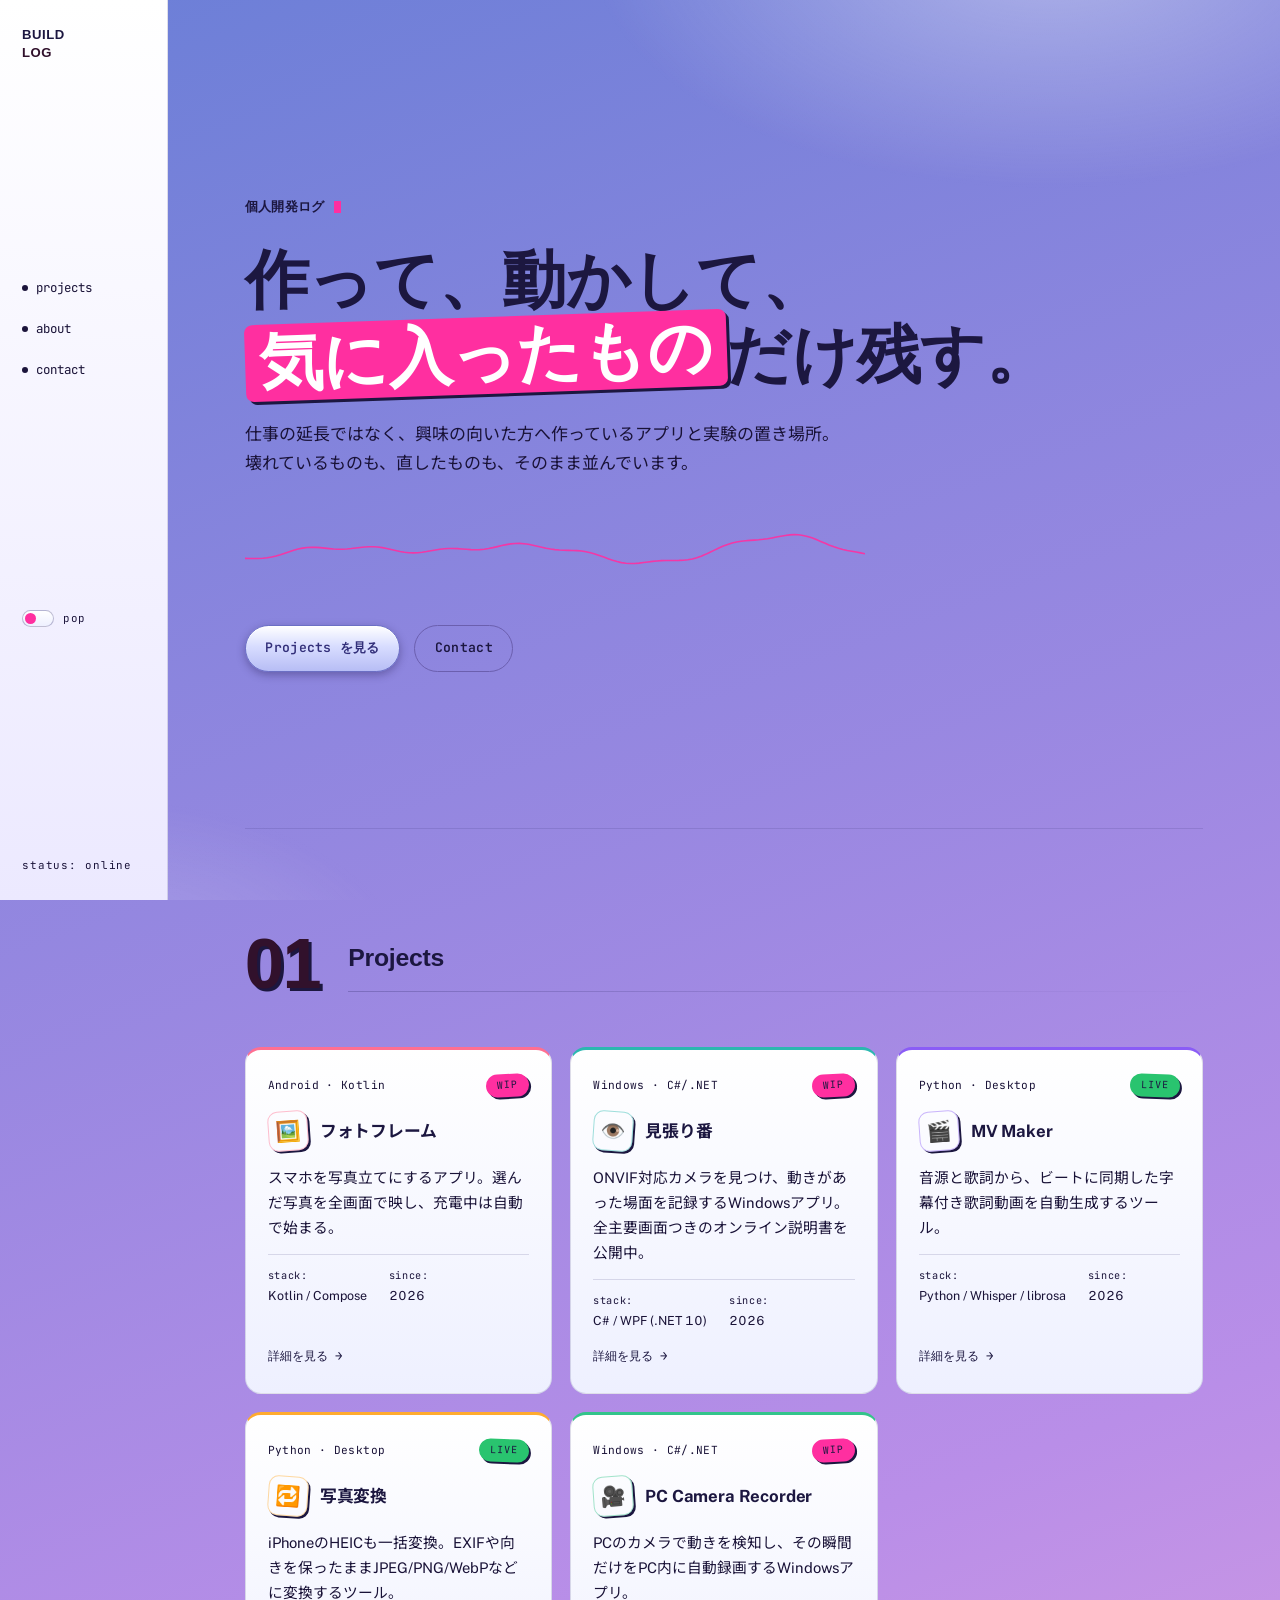
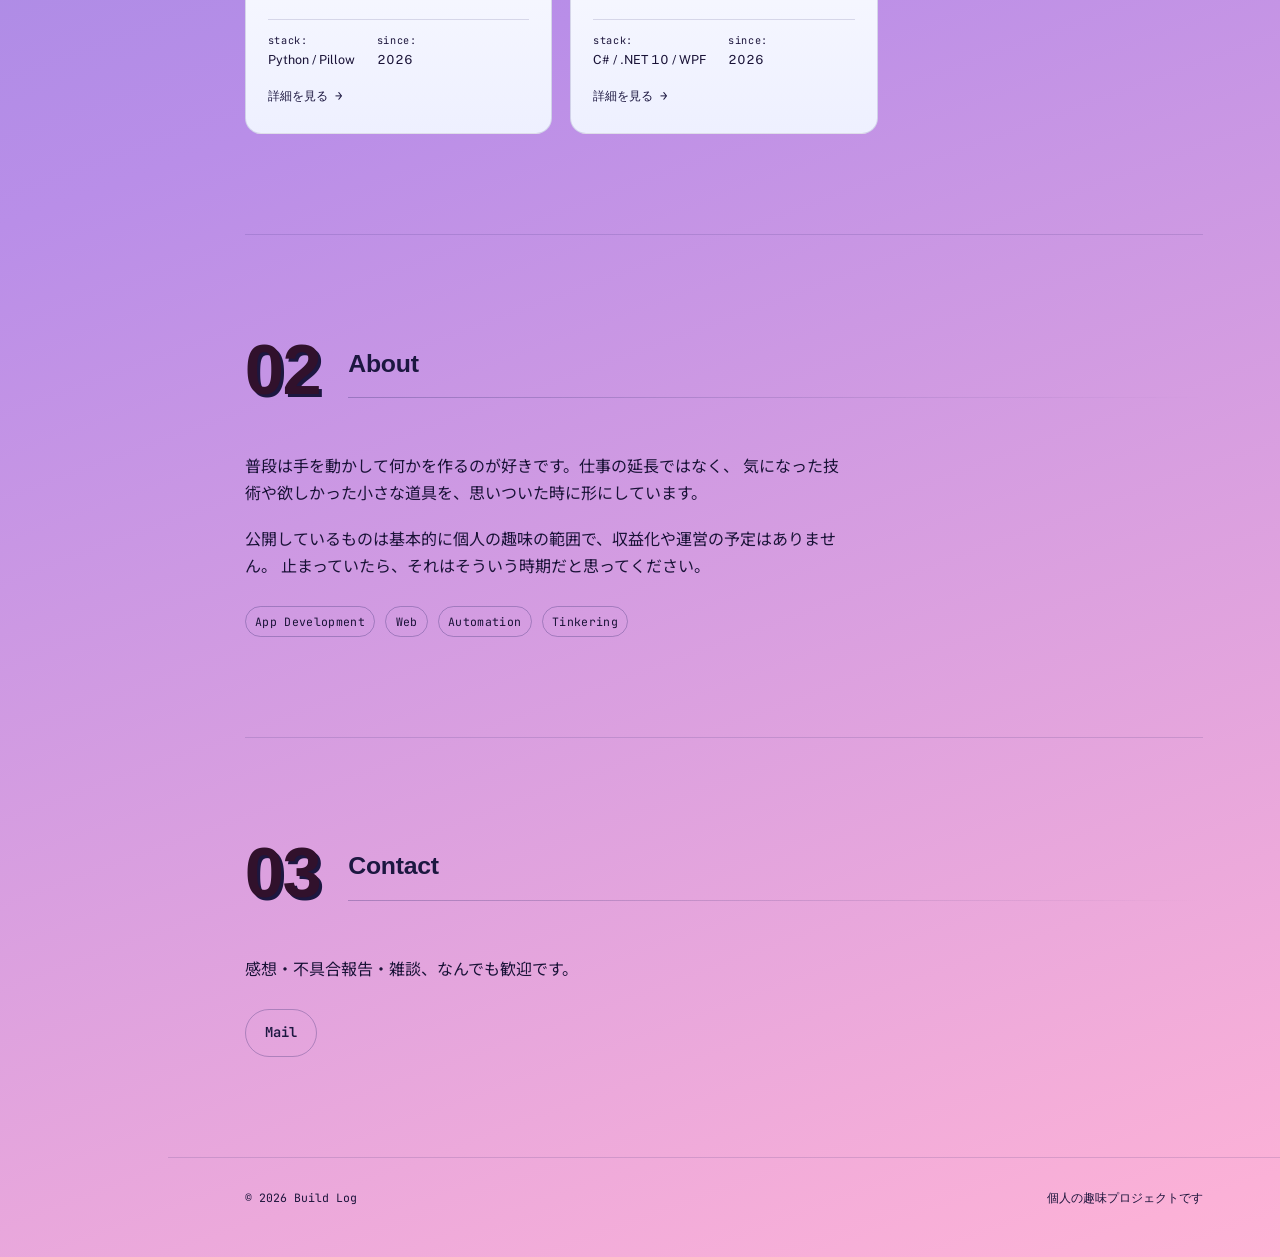
==== index.html @ 750e288d "Contact整理とプレースホルダー除去(クロ2レビュー指摘2件、ユーザー判断済み) - Contactの GitHub リンク(satoken0207)を削除、連絡先はメールのみに。   匿名性のた" ====
<!doctype html>
<html lang="ja" data-theme="pop">
<head>
<meta charset="UTF-8">
<script>(function(){try{if(localStorage.getItem("theme")==="soft")document.documentElement.setAttribute("data-theme","soft");}catch(e){}})();</script>
<meta name="viewport" content="width=device-width, initial-scale=1">
<title>Build Log — apps &amp; small experiments</title>
<meta name="description" content="趣味で作っているアプリと実験の記録。個人開発のビルドログ。">
<link rel="icon" href="data:image/svg+xml,%3Csvg xmlns='http://www.w3.org/2000/svg' viewBox='0 0 32 32'%3E%3Ccircle cx='16' cy='16' r='10' fill='%23ff2fa0'/%3E%3C/svg%3E">
<meta name="theme-color" content="#b98ee8">
<link rel="preconnect" href="https://fonts.googleapis.com">
<link rel="preconnect" href="https://fonts.gstatic.com" crossorigin>
<link href="https://fonts.googleapis.com/css2?family=JetBrains+Mono:wght@500;600&family=Public+Sans:wght@400;500;700&family=Noto+Sans+JP:wght@400;500;700&family=Baloo+2:wght@600;700;800&display=swap" rel="stylesheet">
<link rel="stylesheet" href="styles.css?v=023912d5">
</head>
<body>

<a class="skip-link" href="#main">本文へスキップ</a>
<div class="ambient" aria-hidden="true"></div>
<div class="scan-overlay" aria-hidden="true"></div>

<aside class="rail">
  <a class="rail-mark" href="#top">
    <span class="rail-mark-line">BUILD</span>
    <span class="rail-mark-line">LOG</span>
  </a>

  <nav class="rail-nav" aria-label="セクション">
    <a href="#projects"><span class="tab-label">projects</span></a>
    <a href="#about"><span class="tab-label">about</span></a>
    <a href="#contact"><span class="tab-label">contact</span></a>
  </nav>

  <button class="theme-toggle" id="themeToggle" type="button" aria-pressed="false">
    <span class="theme-toggle-track" aria-hidden="true"><span class="theme-toggle-thumb"></span></span>
    <span class="theme-toggle-label" id="themeToggleLabel">pop</span>
  </button>

  <div class="rail-foot">
    <span>status: online</span>
  </div>
</aside>

<main id="main">

  <section id="top" class="hero">
    <p class="entry-stamp">個人開発ログ<span class="cursor" aria-hidden="true"></span></p>
    <h1 class="hero-title">作って、動かして、<br><span class="hl">気に入ったもの</span>だけ残す。</h1>
    <p class="hero-sub">
      仕事の延長ではなく、興味の向いた方へ作っているアプリと実験の置き場所。
      壊れているものも、直したものも、そのまま並んでいます。
    </p>
    <canvas class="scope" id="scope" aria-hidden="true"></canvas>
    <div class="hero-actions">
      <a class="btn btn-primary" href="#projects">Projects を見る</a>
      <a class="btn btn-line" href="#contact">Contact</a>
    </div>
  </section>

  <section id="projects" class="section">
    <header class="section-head">
      <span class="tab-no">01</span>
      <div class="section-head-body">
        <h2>Projects</h2>
        <span class="section-rule" aria-hidden="true"></span>
      </div>
    </header>

    <div class="specimens">

      <article class="specimen specimen-photoframe">
        <div class="specimen-top">
          <span class="specimen-tag">Android · Kotlin</span>
          <span class="stamp stamp-wip">WIP</span>
        </div>
        <div class="specimen-head">
          <span class="specimen-icon" aria-hidden="true">🖼️</span>
          <h3>フォトフレーム</h3>
        </div>
        <p>スマホを写真立てにするアプリ。選んだ写真を全画面で映し、充電中は自動で始まる。</p>
        <dl class="specimen-meta">
          <div><dt>Stack</dt><dd>Kotlin / Compose</dd></div>
          <div><dt>Since</dt><dd>2026</dd></div>
        </dl>
        <a class="specimen-link" href="project-photoframe">詳細を見る <span aria-hidden="true">→</span></a>
      </article>

      <article class="specimen specimen-mihariban">
        <div class="specimen-top">
          <span class="specimen-tag">Windows · C#/.NET</span>
          <span class="stamp stamp-wip">WIP</span>
        </div>
        <div class="specimen-head">
          <span class="specimen-icon" aria-hidden="true">👁️</span>
          <h3>見張り番</h3>
        </div>
        <p>ONVIF対応カメラを見つけ、動きがあった場面を記録するWindowsアプリ。全主要画面つきのオンライン説明書を公開中。</p>
        <dl class="specimen-meta">
          <div><dt>Stack</dt><dd>C# / WPF (.NET 10)</dd></div>
          <div><dt>Since</dt><dd>2026</dd></div>
        </dl>
        <a class="specimen-link" href="project-mihariban">詳細を見る <span aria-hidden="true">→</span></a>
      </article>

      <article class="specimen specimen-mvmaker">
        <div class="specimen-top">
          <span class="specimen-tag">Python · Desktop</span>
          <span class="stamp stamp-live">LIVE</span>
        </div>
        <div class="specimen-head">
          <span class="specimen-icon" aria-hidden="true">🎬</span>
          <h3>MV Maker</h3>
        </div>
        <p>音源と歌詞から、ビートに同期した字幕付き歌詞動画を自動生成するツール。</p>
        <dl class="specimen-meta">
          <div><dt>Stack</dt><dd>Python / Whisper / librosa</dd></div>
          <div><dt>Since</dt><dd>2026</dd></div>
        </dl>
        <a class="specimen-link" href="project-mvmaker">詳細を見る <span aria-hidden="true">→</span></a>
      </article>

      <article class="specimen specimen-photoconv">
        <div class="specimen-top">
          <span class="specimen-tag">Python · Desktop</span>
          <span class="stamp stamp-live">LIVE</span>
        </div>
        <div class="specimen-head">
          <span class="specimen-icon" aria-hidden="true">🔁</span>
          <h3>写真変換</h3>
        </div>
        <p>iPhoneのHEICも一括変換。EXIFや向きを保ったままJPEG/PNG/WebPなどに変換するツール。</p>
        <dl class="specimen-meta">
          <div><dt>Stack</dt><dd>Python / Pillow</dd></div>
          <div><dt>Since</dt><dd>2026</dd></div>
        </dl>
        <a class="specimen-link" href="project-photoconv">詳細を見る <span aria-hidden="true">→</span></a>
      </article>

      <article class="specimen specimen-pccamera">
        <div class="specimen-top">
          <span class="specimen-tag">Windows · C#/.NET</span>
          <span class="stamp stamp-wip">WIP</span>
        </div>
        <div class="specimen-head">
          <span class="specimen-icon" aria-hidden="true">🎥</span>
          <h3>PC Camera Recorder</h3>
        </div>
        <p>PCのカメラで動きを検知し、その瞬間だけをPC内に自動録画するWindowsアプリ。</p>
        <dl class="specimen-meta">
          <div><dt>Stack</dt><dd>C# / .NET 10 / WPF</dd></div>
          <div><dt>Since</dt><dd>2026</dd></div>
        </dl>
        <a class="specimen-link" href="project-pccamera">詳細を見る <span aria-hidden="true">→</span></a>
      </article>

    </div>
  </section>

  <section id="about" class="section">
    <header class="section-head">
      <span class="tab-no">02</span>
      <div class="section-head-body">
        <h2>About</h2>
        <span class="section-rule" aria-hidden="true"></span>
      </div>
    </header>

    <div class="about-body">
      <p>
        普段は手を動かして何かを作るのが好きです。仕事の延長ではなく、
        気になった技術や欲しかった小さな道具を、思いついた時に形にしています。
      </p>
      <p>
        公開しているものは基本的に個人の趣味の範囲で、収益化や運営の予定はありません。
        止まっていたら、それはそういう時期だと思ってください。
      </p>
      <ul class="tag-list">
        <li>App Development</li>
        <li>Web</li>
        <li>Automation</li>
        <li>Tinkering</li>
      </ul>
    </div>
  </section>

  <section id="contact" class="section">
    <header class="section-head">
      <span class="tab-no">03</span>
      <div class="section-head-body">
        <h2>Contact</h2>
        <span class="section-rule" aria-hidden="true"></span>
      </div>
    </header>

    <p class="contact-lead">感想・不具合報告・雑談、なんでも歓迎です。</p>
    <div class="contact-links">
      <a class="contact-link" href="mailto:sk.system.mtk@gmail.com">Mail</a>
    </div>
  </section>

</main>

<footer class="site-footer">
  <span>© <span id="year"></span> Build Log</span>
  <span>個人の趣味プロジェクトです</span>
</footer>

<script src="script.js?v=e176bde6"></script>
<!-- Cloudflare Web Analytics -->
<script type="module" src="https://static.cloudflareinsights.com/beacon.min.js" data-cf-beacon='{"token": "d1480199d24e4a1481ee43863bf0d8d2"}'></script>
<!-- End Cloudflare Web Analytics -->
</body>
</html>
---- styles.css ----
/* ---------------------------------------------------------
   Build Log — two moods, one layout.
   "pop": glossy Y2K desktop chrome + tilted sticker highlights.
   "soft": warm paper, rounded display face, pill buttons.
   Toggle sets [data-theme] on <html>; components read only
   the custom properties below, never the theme selector.
   --------------------------------------------------------- */
:root,
:root[data-theme="pop"] {
  --bg: linear-gradient(160deg, #6b7fd7 0%, #b98ee8 55%, #ffb3d6 100%);
  --bg-solid: #b98ee8;
  --rail-bg: linear-gradient(180deg, #ffffff, #ece9ff);
  --panel: linear-gradient(180deg, #ffffff, #eef0ff 100%);
  --ink: #1c1740;
  --ink-dim: #191237;
  --ink-faint: #1b143b;

  --accent: #ff2fa0;
  --accent-text: #31112c;
  --accent-soft: rgba(255, 47, 160, 0.16);
  --accent-glow: rgba(255, 47, 160, 0); /* blur-glow doesn't read on a light gradient — pop uses hard sticker shadows instead */
  --accent-2: #baff29;

  --ok: #29c46f;
  --warn: #ffb020;
  --mute: #8f89b8;

  --line: rgba(60, 53, 118, 0.16);
  --line-strong: rgba(60, 53, 118, 0.32);

  --scan-opacity: 0;
  --ambient-1: rgba(255, 255, 255, 0.4);
  --ambient-2: rgba(255, 255, 255, 0.2);
  --scope-blur: 0px;
  --radius: 16px;
  --radius-btn: 999px;

  --font-display: "JetBrains Mono", "Consolas", "SFMono-Regular", monospace;
  --font-heading: "Trebuchet MS", "Verdana", "Hiragino Kaku Gothic ProN", sans-serif;
  --font-body: "Public Sans", "Noto Sans JP", "Hiragino Kaku Gothic ProN", sans-serif;

  --measure: 60ch;
  --ease: cubic-bezier(0.16, 0.8, 0.24, 1);

  color-scheme: light;
}

/* soft: warm, playful, magazine-ish — a different personality,
   not just a recolor. Labels stay in the same mono face for
   contrast; only the big display moments switch to a rounded,
   bolder face. Mustard + terracotta, pill buttons. */
:root[data-theme="soft"] {
  --bg: #fbf3e1;
  --bg-solid: #fbf3e1;
  --rail-bg: linear-gradient(180deg, #f5e8cd, #fbf3e1);
  --panel: #f7ecd6;
  --ink: #2a2013;
  --ink-dim: #594d35;
  --ink-faint: #716245;

  --accent: #ee9f37;
  --accent-text: #765015;
  --accent-soft: rgba(238, 159, 55, 0.18);
  --accent-glow: rgba(238, 159, 55, 0.35);
  --accent-2: #de6a42;

  --ok: #3f9d5c;
  --warn: #d98b2b;
  --mute: #a3936c;

  --line: rgba(80, 58, 20, 0.14);
  --line-strong: rgba(80, 58, 20, 0.28);

  --font-heading: "Baloo 2", "Hiragino Maru Gothic ProN", "Noto Sans JP", sans-serif;

  --scan-opacity: 0;
  --ambient-1: rgba(238, 159, 55, 0.16);
  --ambient-2: rgba(222, 106, 66, 0.10);
  --scope-blur: 0px;
  --radius: 2px;
  --radius-btn: 999px;

  color-scheme: light;
}

* { box-sizing: border-box; }

body {
  margin: 0;
  background: var(--bg);
  color: var(--ink);
  font-family: var(--font-body);
  font-size: 16px;
  line-height: 1.7;
  -webkit-font-smoothing: antialiased;
  transition: background 0.3s var(--ease), color 0.3s var(--ease);
}

h1, h2, h3 {
  font-family: var(--font-heading);
  font-weight: 600;
  letter-spacing: -0.01em;
  text-wrap: balance;
  margin: 0;
}

p { margin: 0; }
a { color: inherit; text-decoration: none; }
ul { list-style: none; margin: 0; padding: 0; }
dl { margin: 0; }

::selection {
  background: var(--accent);
  color: var(--bg-solid);
}

.skip-link {
  position: absolute;
  left: -999px;
  top: 0;
  background: var(--accent);
  color: var(--bg-solid);
  padding: 0.6em 1em;
  z-index: 100;
}
.skip-link:focus { left: 1em; top: 1em; }

:focus-visible {
  outline: 2px solid var(--accent);
  outline-offset: 3px;
}

@media (prefers-reduced-motion: reduce) {
  * { animation-duration: 0.001ms !important; transition-duration: 0.001ms !important; }
}

/* faint CRT scanlines — only in the neon theme, off in soft (--scan-opacity: 0) */
.scan-overlay {
  position: fixed;
  inset: 0;
  z-index: 40;
  pointer-events: none;
  background: repeating-linear-gradient(
    to bottom,
    rgba(255, 255, 255, var(--scan-opacity)) 0px,
    rgba(255, 255, 255, var(--scan-opacity)) 1px,
    transparent 1px,
    transparent 3px
  );
  mix-blend-mode: overlay;
  transition: opacity 0.3s var(--ease);
}

/* soft vignette + accent glow ambience, tinted per theme */
.ambient {
  position: fixed;
  inset: 0;
  z-index: -1;
  pointer-events: none;
  background:
    radial-gradient(60% 45% at 82% -6%, var(--ambient-1), transparent 60%),
    radial-gradient(40% 32% at 8% 108%, var(--ambient-2), transparent 60%);
  transition: background 0.3s var(--ease);
}

/* ---------------------------------------------------------
   Layout: left rail + main column
   --------------------------------------------------------- */
.rail {
  position: fixed;
  top: 0; left: 0; bottom: 0;
  width: 168px;
  display: flex;
  flex-direction: column;
  justify-content: space-between;
  padding: 26px 22px;
  border-right: 1px solid var(--line);
  background: var(--rail-bg);
  z-index: 20;
}

.rail-mark {
  display: block;
  font-family: var(--font-heading);
  font-size: 0.82rem;
  font-weight: 600;
  letter-spacing: 0.04em;
  line-height: 1.35;
  color: var(--ink);
}
.rail-mark-line { display: block; transition: color 0.2s var(--ease); }
.rail-mark-line:last-child {
  color: var(--accent-text);
  text-shadow: 0 0 12px var(--accent-glow);
}
.rail-mark:hover .rail-mark-line:first-child,
.rail-mark:focus-visible .rail-mark-line:first-child {
  color: var(--accent-text);
}

.rail-nav {
  display: flex;
  flex-direction: column;
  gap: 20px;
}
.rail-nav a {
  display: flex;
  align-items: center;
  gap: 8px;
  font-family: var(--font-display);
  font-size: 0.78rem;
  color: var(--ink-dim);
  transition: color 0.2s var(--ease);
}
.rail-nav a::before {
  content: "";
  width: 6px;
  height: 6px;
  border-radius: 50%;
  background: var(--ink-faint);
  box-shadow: none;
  transition: background 0.2s var(--ease), box-shadow 0.2s var(--ease);
  flex: none;
}
.rail-nav a:hover,
.rail-nav a:focus-visible { color: var(--ink); }
.rail-nav a:hover::before,
.rail-nav a:focus-visible::before {
  background: var(--accent);
  box-shadow: 0 0 8px var(--accent-glow);
}
.rail-nav .tab-label { color: inherit; }

.theme-toggle {
  display: flex;
  align-items: center;
  gap: 9px;
  background: none;
  border: none;
  min-height: 44px;
  padding: 8px 0;
  cursor: pointer;
  font-family: var(--font-display);
  font-size: 0.68rem;
  color: var(--ink-faint);
  letter-spacing: 0.06em;
  transition: color 0.2s var(--ease);
}
.theme-toggle:hover,
.theme-toggle:focus-visible { color: var(--ink); }

.theme-toggle-track {
  position: relative;
  width: 32px;
  height: 17px;
  border-radius: 999px;
  border: 1px solid var(--line-strong);
  background: var(--panel);
  flex: none;
  transition: border-color 0.2s var(--ease);
}
.theme-toggle-thumb {
  position: absolute;
  top: 2px;
  left: 2px;
  width: 11px;
  height: 11px;
  border-radius: 50%;
  background: var(--accent);
  box-shadow: 0 0 6px var(--accent-glow);
  transition: transform 0.25s var(--ease), background 0.2s var(--ease);
}
.theme-toggle[aria-pressed="true"] .theme-toggle-thumb {
  transform: translateX(15px);
}

.rail-foot {
  font-family: var(--font-display);
  font-size: 0.68rem;
  color: var(--ink-faint);
  letter-spacing: 0.08em;
}

main {
  margin-left: 168px;
  padding: 0 clamp(24px, 6vw, 100px);
  position: relative;
}

/* ---------------------------------------------------------
   Hero
   --------------------------------------------------------- */
.hero {
  min-height: 92vh;
  display: flex;
  flex-direction: column;
  justify-content: center;
  gap: 26px;
  max-width: 860px;
  padding-top: 40px;
}

.entry-stamp {
  display: flex;
  align-items: center;
  gap: 10px;
  font-family: var(--font-display);
  font-size: 0.8rem;
  letter-spacing: 0.02em;
  color: var(--accent-text);
  text-shadow: 0 0 10px var(--accent-glow);
}
.entry-stamp .cursor {
  display: inline-block;
  width: 0.55em;
  height: 1em;
  background: var(--accent);
  box-shadow: 0 0 10px var(--accent-glow);
  animation: blink 1.1s steps(1) infinite;
}
@keyframes blink { 50% { opacity: 0; } }

.hero-title {
  font-size: clamp(2.3rem, 5.6vw, 4rem);
  line-height: 1.14;
  color: var(--ink);
}
.hero-title .hl {
  color: var(--accent-text);
  text-shadow: 0 0 18px var(--accent-glow), 0 0 40px var(--accent-soft);
}

.hero-sub {
  max-width: var(--measure);
  color: var(--ink-dim);
  font-size: 1.06rem;
}

.scope {
  width: 100%;
  max-width: 620px;
  height: 96px;
  display: block;
  opacity: 0.9;
}

.hero-actions {
  display: flex;
  gap: 14px;
  flex-wrap: wrap;
}

.btn {
  font-family: var(--font-display);
  font-weight: 600;
  font-size: 0.82rem;
  letter-spacing: 0.02em;
  padding: 0.85em 1.5em;
  border-radius: var(--radius-btn);
  border: 1px solid var(--line-strong);
  transition: transform 0.18s var(--ease), box-shadow 0.18s var(--ease), border-color 0.18s var(--ease), color 0.18s var(--ease), background 0.18s var(--ease), border-radius 0.25s var(--ease);
}
.btn:hover { transform: translateY(-1px); }

.btn-primary {
  background: var(--accent);
  color: #01161a;
  border-color: var(--accent);
  box-shadow: 0 0 22px -4px var(--accent-glow);
}
.btn-primary:hover,
.btn-primary:focus-visible { box-shadow: 0 0 32px -2px var(--accent-glow); }

.btn-line {
  background: transparent;
  color: var(--ink);
}
.btn-line:hover,
.btn-line:focus-visible {
  border-color: var(--accent);
  color: var(--accent-text);
  box-shadow: 0 0 18px -6px var(--accent-glow);
}

/* ---------------------------------------------------------
   Sections
   --------------------------------------------------------- */
.section {
  padding: 100px 0;
  border-top: 1px solid var(--line);
}

.section-head {
  display: flex;
  align-items: center;
  gap: clamp(16px, 3vw, 28px);
  margin-bottom: 48px;
}
.section-head .tab-no {
  flex: none;
  font-family: var(--font-heading);
  font-size: clamp(2.6rem, 7vw, 4.4rem);
  font-weight: 700;
  line-height: 1;
  letter-spacing: -0.02em;
  color: var(--accent-text);
  text-shadow: 0 0 26px var(--accent-glow);
}
.section-head-body {
  flex: 1;
  min-width: 0;
  display: flex;
  flex-direction: column;
  gap: 12px;
}
.section-head h2 {
  font-size: 1.55rem;
  color: var(--ink);
}
.section-rule {
  height: 1px;
  background: linear-gradient(90deg, var(--line-strong), transparent);
}

/* ---------------------------------------------------------
   Project specimens — terminal panels
   --------------------------------------------------------- */
.specimens {
  display: grid;
  grid-template-columns: repeat(auto-fit, minmax(270px, 1fr));
  gap: 18px;
}

.specimen {
  background: var(--panel);
  border: 1px solid var(--line);
  border-top: 3px solid var(--card-accent, var(--accent));
  border-radius: var(--radius);
  padding: 24px 22px;
  display: flex;
  flex-direction: column;
  gap: 14px;
  position: relative;
  z-index: 0; /* contains the sweep's z-index:-1 to this card only */
  overflow: hidden;
  transition: border-color 0.2s var(--ease), box-shadow 0.2s var(--ease), transform 0.2s var(--ease);
}

/* each project gets its own accent color — the card border stripe,
   icon badge, and hover glow all read this one token */
.specimen-photoframe { --card-accent: #ff6f91; }
.specimen-mihariban  { --card-accent: #2bb8b0; }
.specimen-mvmaker    { --card-accent: #8a5cf6; }
.specimen-photoconv  { --card-accent: #ffab2e; }
.specimen-pccamera   { --card-accent: #33c48a; }
.specimen-a          { --card-accent: #8890a8; }
.specimen-b          { --card-accent: #8890a8; }
.specimen-c          { --card-accent: #9a95b0; }
.specimen:hover,
.specimen:focus-within {
  border-color: var(--accent);
  box-shadow: 0 0 0 1px var(--accent-soft), 0 0 30px -12px var(--accent-glow);
  transform: translateY(-2px);
  cursor: pointer;
}

/* launch spin — plays on click, then script.js navigates */
@keyframes card-launch-spin {
  0% { transform: rotate(0deg) scale(1); }
  85% { transform: rotate(1080deg) scale(0.92); }
  100% { transform: rotate(1080deg) scale(0.92); opacity: 0; }
}
.specimen.is-launching {
  animation: card-launch-spin 0.5s cubic-bezier(0.5, 0, 0.5, 1) forwards;
  pointer-events: none;
}

/* a quick diagonal sweep of light — the "snap" on hover */
.specimen::before {
  content: "";
  position: absolute;
  inset: 0;
  z-index: -1;
  background: linear-gradient(
    115deg,
    transparent 35%,
    color-mix(in srgb, var(--accent) 22%, transparent) 50%,
    transparent 65%
  );
  transform: translateX(-140%);
  transition: transform 0.5s var(--ease);
  pointer-events: none;
}
.specimen:hover::before,
.specimen:focus-within::before {
  transform: translateX(130%);
}

.specimen-top { display: flex; justify-content: space-between; align-items: center; }
.specimen-tag {
  font-family: var(--font-display);
  font-size: 0.7rem;
  color: var(--ink-dim);
  letter-spacing: 0.03em;
}

.specimen-head { display: flex; align-items: center; gap: 12px; }
.specimen-icon {
  flex: 0 0 auto;
  display: grid;
  place-items: center;
  width: 40px;
  height: 40px;
  border-radius: 12px;
  background: color-mix(in srgb, var(--card-accent, var(--accent)) 18%, var(--panel));
  border: 1px solid color-mix(in srgb, var(--card-accent, var(--accent)) 45%, transparent);
  font-size: 1.25rem;
  line-height: 1;
}

.stamp {
  display: inline-flex;
  align-items: center;
  gap: 6px;
  font-family: var(--font-display);
  font-size: 0.62rem;
  letter-spacing: 0.1em;
  color: var(--ink-dim);
}
.stamp::before {
  content: "";
  width: 6px;
  height: 6px;
  border-radius: 50%;
  background: currentColor;
}
.stamp-live { color: var(--ok); }
.stamp-live::before { box-shadow: 0 0 8px var(--ok); animation: pulse 1.6s ease-in-out infinite; }
.stamp-wip { color: var(--warn); }
.stamp-wip::before { box-shadow: 0 0 8px var(--warn); }
.stamp-archive { color: var(--mute); }
@keyframes pulse { 0%, 100% { opacity: 1; } 50% { opacity: 0.35; } }

.specimen h3 {
  font-size: 1.05rem;
  font-family: var(--font-body);
  font-weight: 700;
  color: var(--ink);
}
.specimen p { color: var(--ink-dim); font-size: 0.92rem; }

.specimen-meta {
  display: flex;
  gap: 22px;
  font-size: 0.78rem;
  border-top: 1px solid var(--line);
  padding-top: 12px;
}
.specimen-meta dt {
  font-family: var(--font-display);
  color: var(--ink-faint);
  font-size: 0.64rem;
  letter-spacing: 0.06em;
  text-transform: lowercase;
}
.specimen-meta dt::after { content: ":"; }
.specimen-meta dd { margin: 0; color: var(--ink-dim); font-variant-numeric: tabular-nums; }

.specimen-link {
  margin-top: auto;
  font-family: var(--font-display);
  font-size: 0.78rem;
  color: var(--ink);
  align-self: flex-start;
  padding-bottom: 2px;
  border-bottom: 1px solid transparent;
  transition: border-color 0.2s var(--ease), color 0.2s var(--ease);
}
/* stretches the link to cover the whole card (the nearest positioned
   ancestor, .specimen), so clicking anywhere navigates — not just
   the small label. .specimen-link itself must stay unpositioned or
   it becomes its own ::after's containing block instead. */
.specimen-link::after {
  content: "";
  position: absolute;
  inset: 0;
}
.specimen:hover .specimen-link,
.specimen-link:hover,
.specimen-link:focus-visible { color: var(--accent-text); border-color: var(--accent); }

.specimen-link span[aria-hidden] {
  display: inline-block;
  transition: transform 0.25s var(--ease);
}
.specimen:hover .specimen-link span[aria-hidden],
.specimen-link:hover span[aria-hidden],
.specimen-link:focus-visible span[aria-hidden] {
  transform: translateX(4px);
}

/* ---------------------------------------------------------
   About
   --------------------------------------------------------- */
.about-body {
  display: flex;
  flex-direction: column;
  gap: 18px;
  max-width: var(--measure);
}
.about-body p { color: var(--ink-dim); }

.tag-list { display: flex; flex-wrap: wrap; gap: 10px; margin-top: 8px; }
.tag-list li {
  font-family: var(--font-display);
  font-size: 0.72rem;
  letter-spacing: 0.03em;
  color: var(--ink-dim);
  border: 1px solid var(--line-strong);
  border-radius: var(--radius);
  padding: 0.4em 0.8em;
}

/* ---------------------------------------------------------
   Contact
   --------------------------------------------------------- */
.contact-lead { color: var(--ink-dim); max-width: var(--measure); margin-bottom: 26px; }
.contact-links { display: flex; gap: 16px; flex-wrap: wrap; }
.contact-link {
  font-family: var(--font-display);
  font-weight: 600;
  font-size: 0.86rem;
  padding: 0.8em 1.4em;
  border: 1px solid var(--line-strong);
  border-radius: var(--radius-btn);
  color: var(--ink);
  transition: border-color 0.2s var(--ease), color 0.2s var(--ease), box-shadow 0.2s var(--ease), transform 0.18s var(--ease);
}
.contact-link:hover,
.contact-link:focus-visible {
  border-color: var(--accent);
  color: var(--accent-text);
  box-shadow: 0 0 18px -6px var(--accent-glow);
  transform: translateY(-1px);
}

/* ---------------------------------------------------------
   Project detail page
   --------------------------------------------------------- */
.detail {
  max-width: 760px;
  padding: 110px 0 100px;
  display: flex;
  flex-direction: column;
  gap: 22px;
}
.detail-breadcrumb {
  font-family: var(--font-display);
  font-size: 0.76rem;
  color: var(--ink-faint);
}
.detail-breadcrumb a {
  color: var(--ink-dim);
  border-bottom: 1px solid transparent;
  transition: color 0.2s var(--ease), border-color 0.2s var(--ease);
}
.detail-breadcrumb a:hover,
.detail-breadcrumb a:focus-visible { color: var(--accent-text); border-color: var(--accent); }

.detail-top { display: flex; align-items: center; gap: 12px; }

.detail h1 { font-size: clamp(1.9rem, 4.2vw, 2.7rem); }

.detail-lead {
  color: var(--ink-dim);
  font-size: 1.05rem;
  max-width: var(--measure);
}

.detail-visual {
  margin: 4px 0 8px;
  border: 1px solid var(--line-strong);
  border-radius: var(--radius);
  background: var(--panel);
  overflow: hidden;
  box-shadow: 0 16px 40px -26px rgba(25, 20, 65, 0.55);
}
.detail-visual.has-shot {
  border-style: solid;
  padding: 20px;
}
.detail-visual img {
  max-width: 100%;
  max-height: 100%;
  width: auto;
  height: auto;
  border-radius: calc(var(--radius) * 0.6);
  box-shadow: 0 8px 24px -8px rgba(20, 15, 50, 0.35);
}

.detail-product-shot img {
  display: block;
  width: 100%;
  height: auto;
  aspect-ratio: 1200 / 760;
  object-fit: cover;
}

.detail-product-shot figcaption {
  padding: 10px 14px 12px;
  border-top: 1px solid var(--line);
  font-size: 0.72rem;
  color: var(--ink-faint);
}

.detail-proof {
  display: grid;
  grid-template-columns: repeat(4, minmax(0, 1fr));
  gap: 10px;
  margin: 12px 0 20px;
}

.detail-proof div {
  min-width: 0;
  padding: 16px 12px;
  border: 1px solid var(--line-strong);
  border-radius: var(--radius);
  background: var(--panel);
}

.detail-proof strong,
.detail-proof span,
.detail-proof dt,
.detail-proof dd {
  display: block;
}
.detail-proof dt,
.detail-proof dd { margin: 0; }

.detail-proof strong {
  font-family: var(--font-display);
  font-size: clamp(1rem, 2.2vw, 1.35rem);
  color: var(--ink);
  white-space: nowrap;
}

.detail-proof span,
.detail-proof dd {
  margin-top: 4px;
  font-size: 0.68rem;
  color: var(--ink-faint);
}

.detail-body { display: flex; flex-direction: column; gap: 14px; }
.detail-body p { color: var(--ink-dim); max-width: var(--measure); }

.detail-meta { border-top: none; padding-top: 0; gap: 28px; }

/* ---------------------------------------------------------
   Mihariban product manual
   --------------------------------------------------------- */
.manual-page.detail { max-width: 1180px; }

.breadcrumb-list {
  display: flex;
  flex-wrap: wrap;
  gap: 7px;
  align-items: center;
  list-style: none;
  margin: 0;
  padding: 0;
}
.breadcrumb-list li:not(:last-child)::after {
  content: "/";
  margin-left: 7px;
  color: var(--ink-faint);
}

.product-nav {
  display: flex;
  flex-wrap: wrap;
  gap: 8px;
  padding: 10px;
  border: 1px solid var(--line-strong);
  border-radius: var(--radius);
  background: var(--panel);
}
.product-nav a {
  min-height: 44px;
  display: inline-flex;
  align-items: center;
  justify-content: center;
  padding: 8px 14px;
  border: 1px solid transparent;
  border-radius: var(--radius-btn);
  color: var(--ink-dim);
  font-family: var(--font-display);
  font-size: 0.72rem;
  font-weight: 600;
  transition: color 0.18s var(--ease), border-color 0.18s var(--ease), background 0.18s var(--ease);
}
.product-nav a:hover,
.product-nav a:focus-visible {
  color: var(--ink);
  border-color: var(--accent);
}
.product-nav a[aria-current="page"] {
  color: var(--ink);
  border-color: var(--line-strong);
  background: var(--accent-soft);
}

.status-line {
  display: flex;
  flex-wrap: wrap;
  gap: 8px 16px;
  color: var(--ink-faint);
  font-family: var(--font-display);
  font-size: 0.72rem;
}

.guide-links,
.feature-grid {
  display: grid;
  grid-template-columns: repeat(2, minmax(0, 1fr));
  gap: 12px;
  margin: 10px 0 22px;
}
/* 札が奇数のとき、最後の1枚だけ右が空いて未完成に見える。
   横いっぱいに置いて、空きではなく強調に見せる。 */
.feature-grid > .feature-card-wide {
  grid-column: 1 / -1;
}
.guide-card,
.feature-card {
  padding: 20px;
  border: 1px solid var(--line-strong);
  border-radius: var(--radius);
  background: var(--panel);
}
.guide-card {
  display: block;
  transition: transform 0.18s var(--ease), border-color 0.18s var(--ease), box-shadow 0.18s var(--ease);
}
.guide-card:hover,
.guide-card:focus-visible {
  transform: translateY(-2px);
  border-color: var(--accent);
  box-shadow: 0 10px 26px -20px rgba(25, 20, 65, 0.7);
}
.guide-card strong,
.feature-card strong {
  display: block;
  color: var(--ink);
  font-size: 1rem;
}
.guide-card span,
.feature-card span {
  display: block;
  margin-top: 5px;
  color: var(--ink-dim);
  font-size: 0.86rem;
}

.manual-layout {
  display: grid;
  grid-template-columns: minmax(180px, 230px) minmax(0, 1fr);
  gap: clamp(26px, 5vw, 62px);
  align-items: start;
}
.manual-toc {
  position: sticky;
  top: 28px;
  padding: 18px;
  border: 1px solid var(--line-strong);
  border-radius: var(--radius);
  background: var(--panel);
}
.manual-toc strong {
  display: block;
  margin-bottom: 10px;
  color: var(--ink);
  font-family: var(--font-display);
  font-size: 0.74rem;
}
.manual-toc ol {
  margin: 0;
  padding-left: 1.3em;
  color: var(--ink-dim);
  font-size: 0.82rem;
}
.manual-toc li + li { margin-top: 7px; }
.manual-toc a,
.manual-copy a:not(.btn):not(.shot-link):not(.guide-card) {
  text-decoration: underline;
  text-decoration-color: var(--line-strong);
  text-underline-offset: 3px;
}
.manual-toc a:hover,
.manual-toc a:focus-visible,
.manual-copy a:not(.btn):not(.shot-link):not(.guide-card):hover,
.manual-copy a:not(.btn):not(.shot-link):not(.guide-card):focus-visible {
  color: var(--accent-text);
  text-decoration-color: currentColor;
}

.manual-copy {
  min-width: 0;
  display: flex;
  flex-direction: column;
  gap: 18px;
}
.manual-copy > section {
  display: flex;
  flex-direction: column;
  gap: 14px;
  padding-bottom: 38px;
  border-bottom: 1px solid var(--line);
  scroll-margin-top: 82px;
}
.manual-copy > section:last-child { border-bottom: 0; }
.manual-copy h2,
.manual-copy h3,
.detail-body h2[id] { scroll-margin-top: 82px; }
.manual-copy h2 { font-size: clamp(1.35rem, 2.5vw, 1.75rem); }
.manual-copy h3 { margin-top: 10px; font-size: 1.08rem; }
.manual-copy p,
.manual-copy li { color: var(--ink-dim); }
.manual-copy ul {
  list-style: disc;
  margin: 0;
  padding-left: 1.4em;
}
.manual-copy ol { margin: 0; padding-left: 1.5em; }
.manual-copy li + li { margin-top: 7px; }

.steps {
  counter-reset: manual-step;
  list-style: none;
  padding: 0 !important;
  display: grid;
  gap: 12px;
}
.steps > li {
  counter-increment: manual-step;
  position: relative;
  min-height: 52px;
  padding: 14px 16px 14px 58px;
  border: 1px solid var(--line);
  border-radius: var(--radius);
  background: var(--panel);
}
.steps > li::before {
  content: counter(manual-step);
  position: absolute;
  left: 14px;
  top: 13px;
  width: 30px;
  height: 30px;
  display: grid;
  place-items: center;
  border-radius: 50%;
  background: var(--accent-soft);
  color: var(--ink);
  font-family: var(--font-display);
  font-weight: 700;
}

.callout {
  padding: 16px 18px;
  border: 1px solid var(--line-strong);
  border-left: 5px solid var(--accent);
  border-radius: var(--radius);
  background: var(--panel);
  color: var(--ink-dim);
}
.callout strong { color: var(--ink); }
.callout.warning { border-left-color: var(--warn); }
.callout.safe { border-left-color: var(--ok); }

.screen-guide {
  display: grid;
  grid-template-columns: minmax(0, 1.35fr) minmax(230px, 0.65fr);
  gap: 20px;
  align-items: start;
  margin: 6px 0 18px;
}
.screen-guide.is-stacked { grid-template-columns: 1fr; }
.screen-shot {
  margin: 0;
  min-width: 0;
}
.shot-link {
  display: block;
  overflow: hidden;
  border: 1px solid var(--line-strong);
  border-radius: var(--radius);
  background: #111;
  box-shadow: 0 16px 38px -28px rgba(25, 20, 65, 0.72);
}
.shot-link img {
  display: block;
  width: 100%;
  height: auto;
}
.shot-link:hover,
.shot-link:focus-visible { border-color: var(--accent); }
.screen-shot figcaption {
  margin-top: 8px;
  color: var(--ink-faint);
  font-size: 0.75rem;
}
.screen-key {
  list-style: none !important;
  padding: 0 !important;
  margin: 0 !important;
  display: grid;
  gap: 10px;
}
.screen-key li {
  position: relative;
  min-height: 36px;
  padding: 6px 0 6px 42px;
}
.screen-key li::before {
  content: counter(list-item);
  position: absolute;
  left: 0;
  top: 2px;
  width: 30px;
  height: 30px;
  display: grid;
  place-items: center;
  border-radius: 50%;
  background: var(--accent);
  color: var(--ink);
  font-family: var(--font-display);
  font-weight: 700;
  font-size: 0.76rem;
}

.shot-gallery {
  display: grid;
  grid-template-columns: repeat(2, minmax(0, 1fr));
  gap: 18px;
}
.shot-gallery > :last-child:nth-child(odd) { grid-column: 1 / -1; }

.table-wrap {
  overflow-x: auto;
  border: 1px solid var(--line-strong);
  border-radius: var(--radius);
  background: var(--panel);
}
.manual-table {
  width: 100%;
  border-collapse: collapse;
  /* 枠は 581px（PC・目次のある頁）。620 だと 39px はみ出して、
     どの表にも横スクロールが出ていた。520 なら PC で収まり、
     スマホでは従来どおり table-wrap の中でスクロールする。 */
  min-width: 520px;
  font-size: 0.86rem;
}
.manual-table caption {
  padding: 14px 16px;
  text-align: left;
  color: var(--ink);
  font-weight: 700;
}
.manual-table th,
.manual-table td {
  padding: 12px 14px;
  border-top: 1px solid var(--line);
  text-align: left;
  vertical-align: top;
}
.manual-table th { color: var(--ink); background: var(--accent-soft); }
.manual-table td { color: var(--ink-dim); }

.faq-list { display: grid; gap: 10px; }
.faq-list details {
  border: 1px solid var(--line-strong);
  border-radius: var(--radius);
  background: var(--panel);
  padding: 0 16px;
}
.faq-list summary {
  min-height: 52px;
  display: flex;
  align-items: center;
  cursor: pointer;
  color: var(--ink);
  font-weight: 700;
}
.faq-list details > div { padding: 0 0 16px; }
.faq-list details p + p,
.faq-list details ul { margin-top: 10px; }

.manual-next {
  display: flex;
  justify-content: space-between;
  gap: 12px;
  flex-wrap: wrap;
  padding-top: 6px;
}

.section-kicker {
  color: var(--accent-text);
  font-family: var(--font-display);
  font-size: 0.72rem;
  font-weight: 700;
  letter-spacing: 0.06em;
  text-transform: uppercase;
}

.section-divider {
  margin: 34px 0 10px;
  padding-top: 28px;
  border-top: 2px solid var(--line-strong);
  color: var(--ink-faint);
  font-family: var(--font-display);
  font-size: 0.72rem;
  letter-spacing: 0.08em;
}

.devlog-teaser {
  margin-top: 20px;
  padding-top: 16px;
  border-top: 1px solid var(--line);
  color: var(--ink-faint);
  font-size: 0.92rem;
}

/* ---------------------------------------------------------
   Pop theme signature: tilted stickers, glossy chrome.
   Structural overrides live here instead of forcing every
   component through generic tokens — the sticker/bevel motif
   is specific to this theme, not a shared shape.
   --------------------------------------------------------- */
:root[data-theme="pop"] .hero-title .hl {
  display: inline-block;
  background: var(--accent);
  color: #fff;
  padding: 2px 14px;
  border-radius: 8px;
  transform: rotate(-2deg);
  text-shadow: none;
  box-shadow: 3px 3px 0 var(--ink);
}

:root[data-theme="pop"] .section-head .tab-no {
  text-shadow: 3px 3px 0 var(--ink);
}

:root[data-theme="pop"] .entry-stamp {
  color: var(--ink);
  font-weight: 700;
}

:root[data-theme="pop"] .btn-primary {
  background: linear-gradient(180deg, #ffffff, #d8ddff 45%, #b7bdf5 100%);
  border-color: #6b6fc4;
  color: #33307a;
  box-shadow: 0 1px 0 rgba(255, 255, 255, 0.9) inset, 0 3px 8px rgba(30, 20, 70, 0.35);
}
:root[data-theme="pop"] .btn-primary:hover,
:root[data-theme="pop"] .btn-primary:focus-visible {
  box-shadow: 0 1px 0 rgba(255, 255, 255, 0.9) inset, 0 5px 14px rgba(30, 20, 70, 0.4);
}
:root[data-theme="pop"] .btn-line { border-color: #6b5fae; }
:root[data-theme="pop"] .btn-line:hover,
:root[data-theme="pop"] .btn-line:focus-visible { box-shadow: none; }

:root[data-theme="pop"] .specimen:hover,
:root[data-theme="pop"] .specimen:focus-within {
  transform: rotate(-2deg) translateY(-6px);
  box-shadow: 0 1px 0 rgba(255, 255, 255, 0.6) inset, 4px 14px 26px rgba(40, 20, 90, 0.28);
  border-color: #a9adf0;
}

:root[data-theme="pop"] .specimen-icon {
  border-radius: 10px;
  transform: rotate(-4deg);
  box-shadow: 2px 2px 0 var(--ink);
}
:root[data-theme="pop"] .specimen:nth-child(even) .specimen-icon {
  transform: rotate(4deg);
}

:root[data-theme="pop"] .stamp {
  color: var(--ink);
  border-radius: 999px;
  padding: 3px 11px;
  transform: rotate(-3deg);
  box-shadow: 2px 2px 0 var(--ink);
}
:root[data-theme="pop"] .stamp::before { display: none; }
:root[data-theme="pop"] .stamp-live { background: var(--ok); transform: rotate(2deg); }
:root[data-theme="pop"] .stamp-wip { background: var(--accent); }
:root[data-theme="pop"] .stamp-archive { background: #746d99; }

/* ---------------------------------------------------------
   Footer
   --------------------------------------------------------- */
.site-footer {
  margin-left: 168px;
  padding: 30px clamp(24px, 6vw, 100px) 50px;
  display: flex;
  justify-content: space-between;
  flex-wrap: wrap;
  gap: 8px;
  font-family: var(--font-display);
  font-size: 0.72rem;
  color: var(--ink-faint);
  border-top: 1px solid var(--line);
}

/* ---------------------------------------------------------
   Responsive: rail collapses to a top bar
   --------------------------------------------------------- */
@media (max-width: 860px) {
  .rail {
    position: sticky;
    top: 0;
    z-index: 30;
    width: auto;
    flex-direction: row;
    align-items: center;
    justify-content: space-between;
    height: 60px;
    padding: 0 20px;
    border-right: none;
    border-bottom: 1px solid var(--line);
  }
  .rail-nav { flex-direction: row; gap: 20px; }
  .rail-foot { display: none; }
  main, .site-footer { margin-left: 0; }
  .hero { min-height: auto; padding: 48px 0; }
  .section { padding: 64px 0; }
  .scope { height: 64px; }
  .detail { padding: 56px 0 64px; }
  .detail-proof { grid-template-columns: repeat(2, minmax(0, 1fr)); }
  .manual-layout { grid-template-columns: 1fr; }
  .manual-toc { position: static; }
  .screen-guide { grid-template-columns: 1fr; }
  .product-nav {
    flex-wrap: nowrap;
    overflow-x: auto;
    justify-content: flex-start;
  }
  .product-nav a { flex: 0 0 auto; }
}

@media (max-width: 560px) {
  .guide-links,
  .feature-grid,
  .shot-gallery { grid-template-columns: 1fr; }
  .shot-gallery > :last-child:nth-child(odd) { grid-column: auto; }
  .detail-proof { grid-template-columns: 1fr; }
  .screen-shot {
    overflow: visible;
    padding-bottom: 0;
  }
  .screen-shot .shot-link { min-width: 0; width: 100%; }
  .manual-next { flex-direction: column; }
  .manual-next .btn { text-align: center; }
}
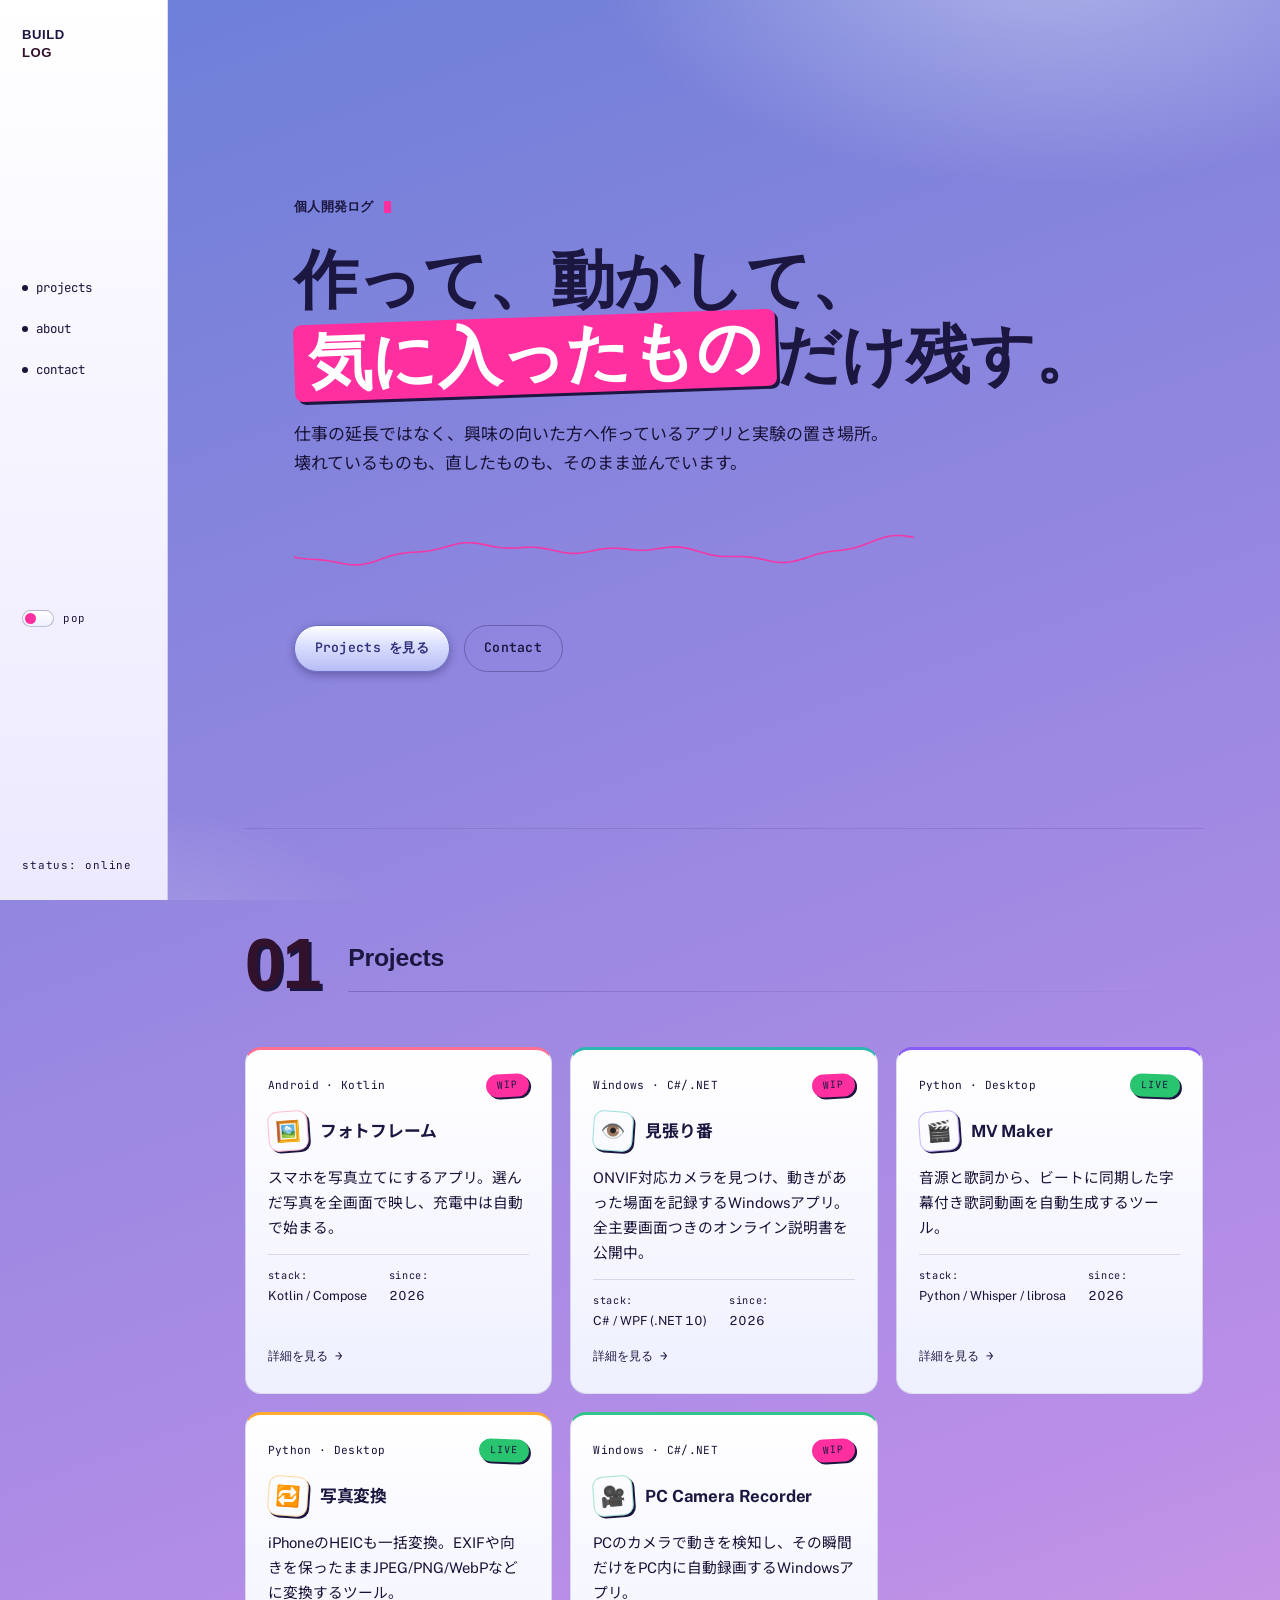
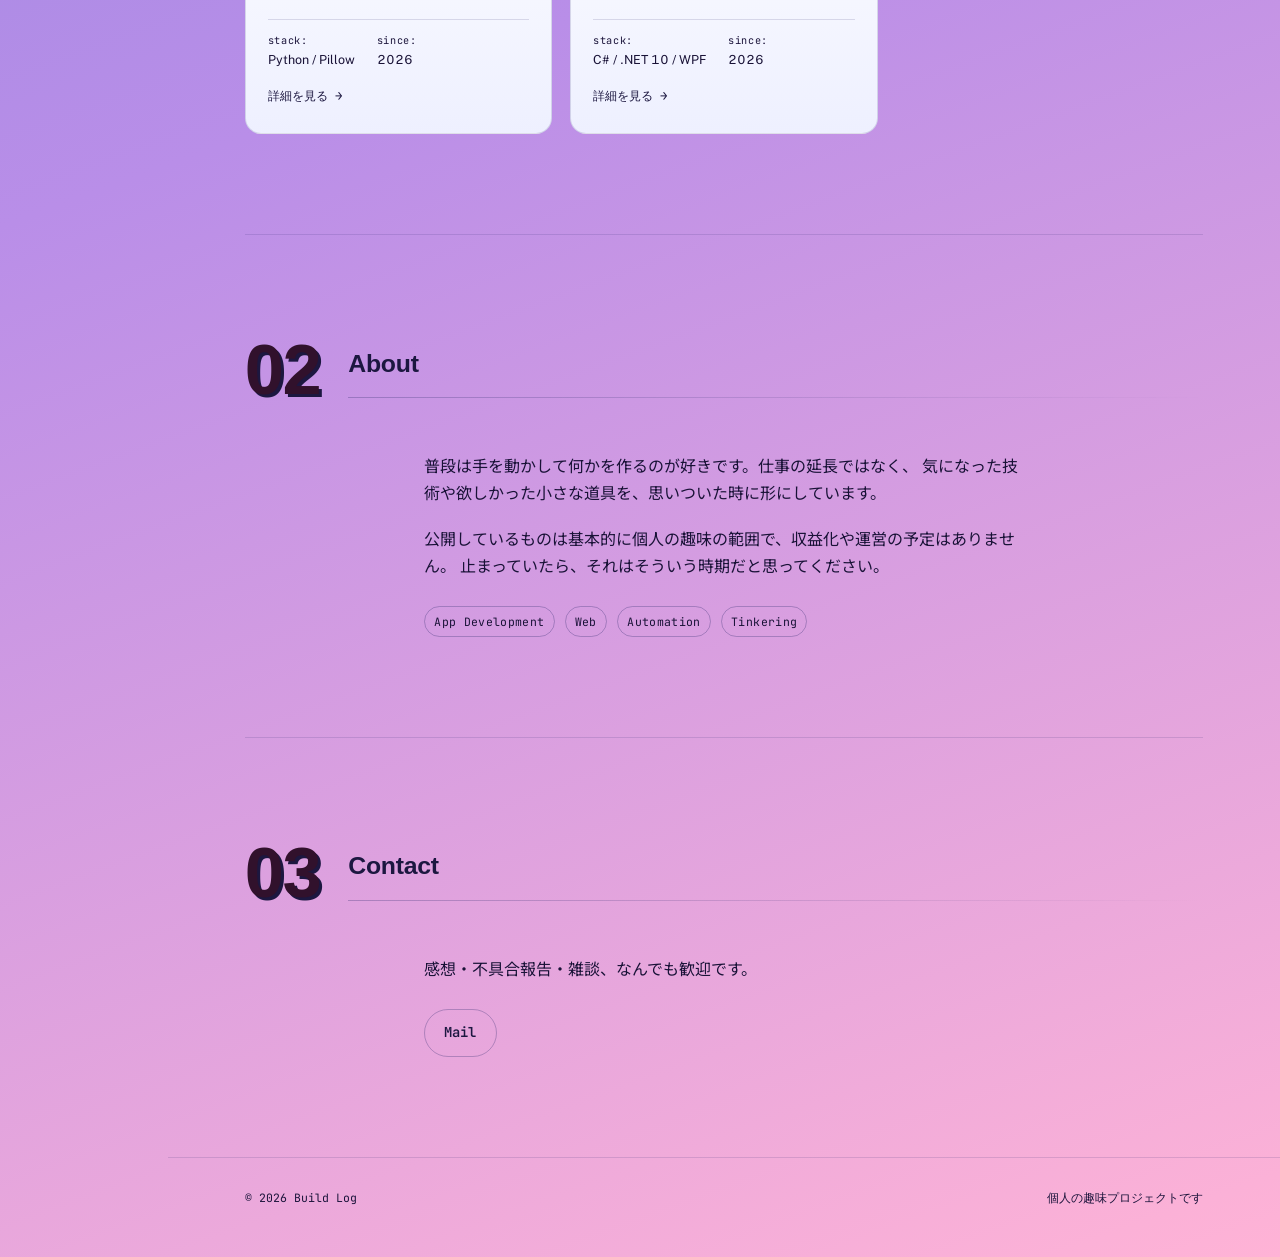
==== commit 0738fd3e: "ワイドモニターでの右側の空白を解消(中央寄せ) .hero / .about-body / .contact-lead / .contact-links / .detail に margin-inli" ====
--- a/index.html
+++ b/index.html
@@ -11,7 +11,7 @@
 <link rel="preconnect" href="https://fonts.googleapis.com">
 <link rel="preconnect" href="https://fonts.gstatic.com" crossorigin>
 <link href="https://fonts.googleapis.com/css2?family=JetBrains+Mono:wght@500;600&family=Public+Sans:wght@400;500;700&family=Noto+Sans+JP:wght@400;500;700&family=Baloo+2:wght@600;700;800&display=swap" rel="stylesheet">
-<link rel="stylesheet" href="styles.css?v=023912d5">
+<link rel="stylesheet" href="styles.css?v=77ab2757">
 </head>
 <body>
 
--- a/styles.css
+++ b/styles.css
@@ -297,6 +297,7 @@
   justify-content: center;
   gap: 26px;
   max-width: 860px;
+  margin-inline: auto;
   padding-top: 40px;
 }
 
@@ -607,6 +608,7 @@
   flex-direction: column;
   gap: 18px;
   max-width: var(--measure);
+  margin-inline: auto;
 }
 .about-body p { color: var(--ink-dim); }
 
@@ -624,8 +626,8 @@
 /* ---------------------------------------------------------
    Contact
    --------------------------------------------------------- */
-.contact-lead { color: var(--ink-dim); max-width: var(--measure); margin-bottom: 26px; }
-.contact-links { display: flex; gap: 16px; flex-wrap: wrap; }
+.contact-lead { color: var(--ink-dim); max-width: var(--measure); margin-bottom: 26px; margin-inline: auto; }
+.contact-links { display: flex; gap: 16px; flex-wrap: wrap; max-width: var(--measure); margin-inline: auto; }
 .contact-link {
   font-family: var(--font-display);
   font-weight: 600;
@@ -649,6 +651,7 @@
    --------------------------------------------------------- */
 .detail {
   max-width: 760px;
+  margin-inline: auto;
   padding: 110px 0 100px;
   display: flex;
   flex-direction: column;
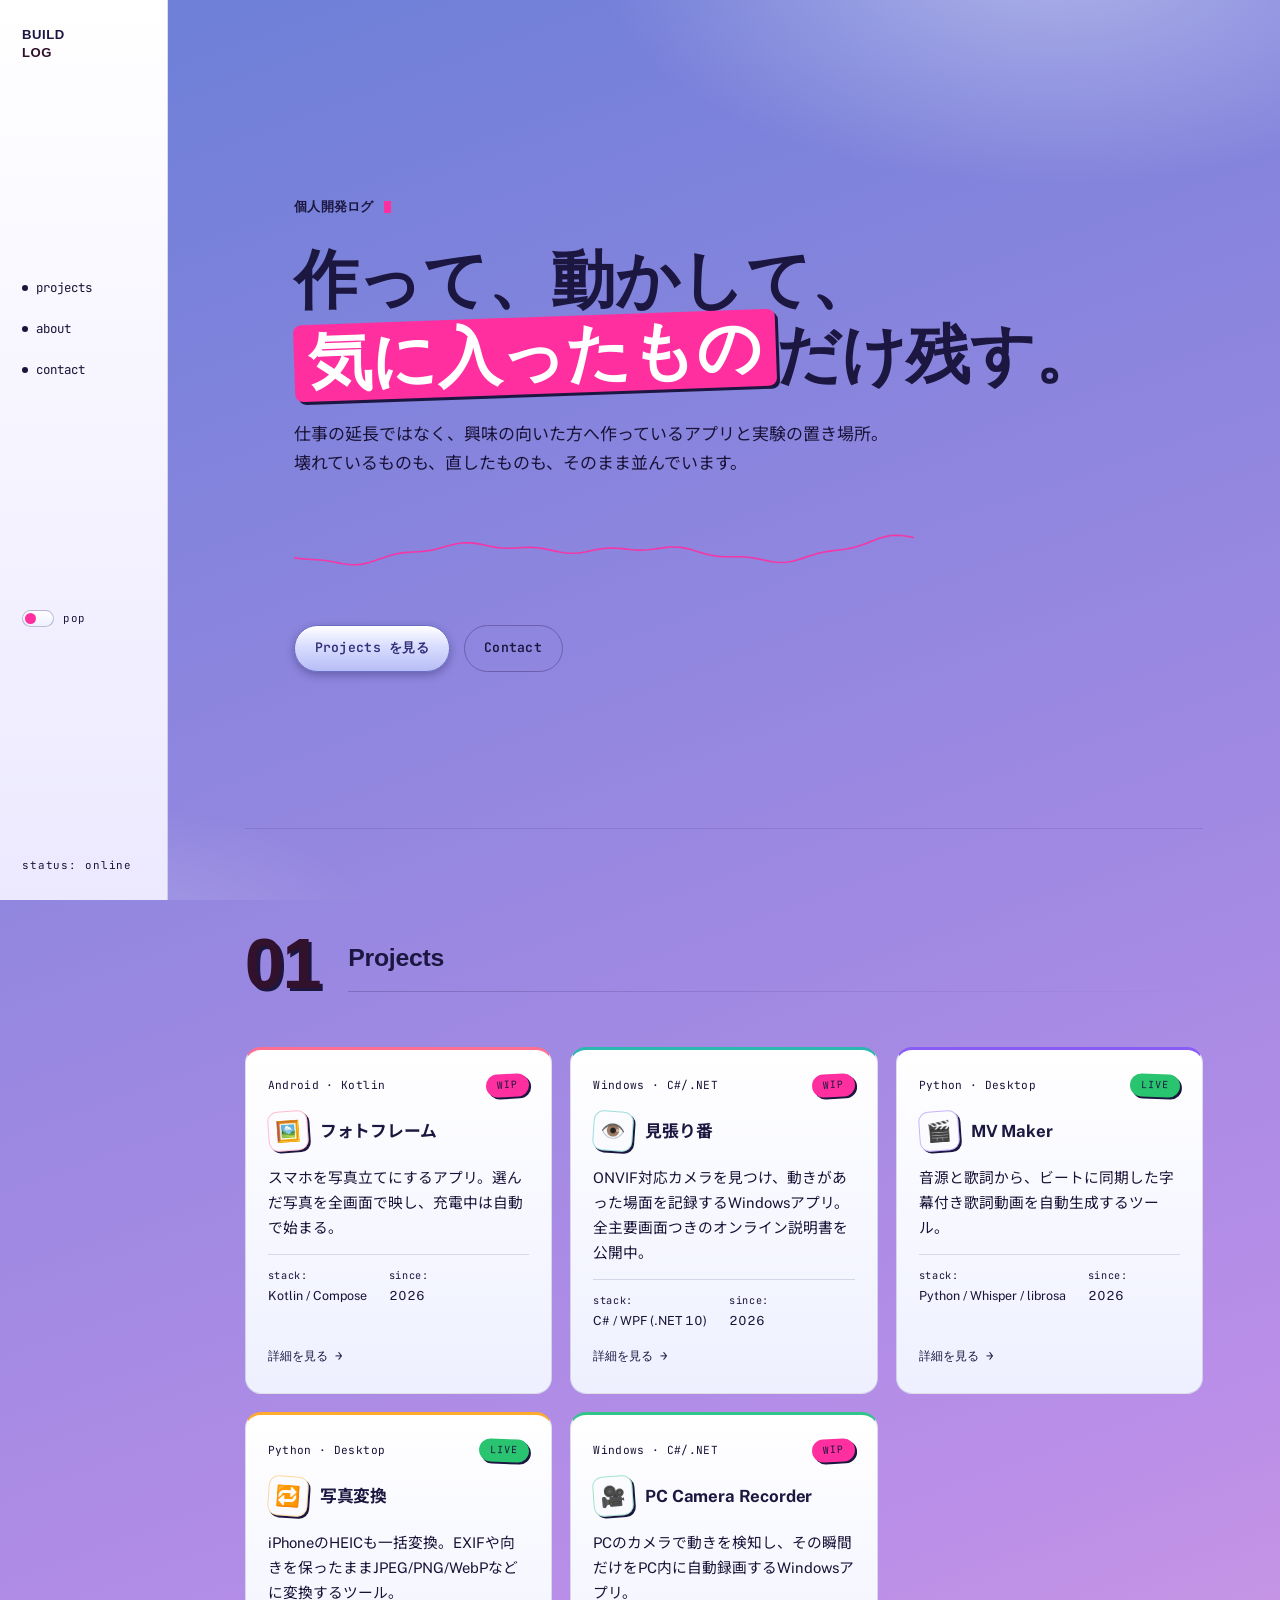
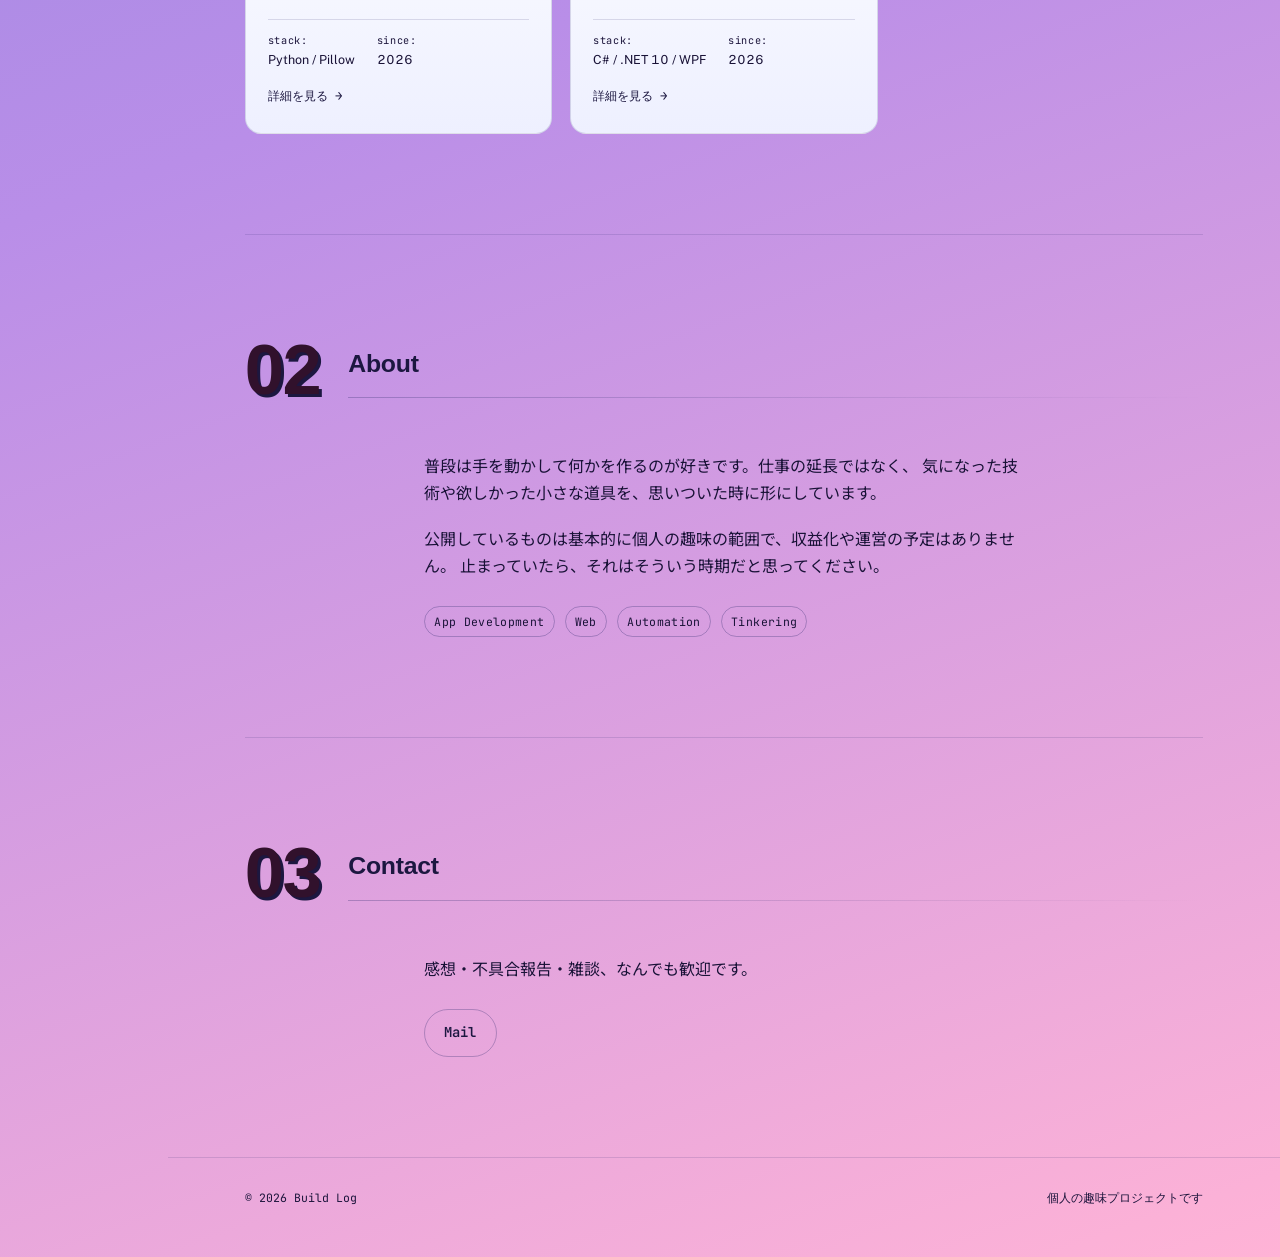
==== commit f4d3951f: "CSS/JSをファイル名ハッシュ方式に変更(クエリ文字列はエッジで無視されていた) styles.css?v=ハッシュ 方式で運用していたが、Cloudflareのエッジキャッシュは クエリ文字列をキ" ====
--- a/index.html
+++ b/index.html
@@ -11,7 +11,7 @@
 <link rel="preconnect" href="https://fonts.googleapis.com">
 <link rel="preconnect" href="https://fonts.gstatic.com" crossorigin>
 <link href="https://fonts.googleapis.com/css2?family=JetBrains+Mono:wght@500;600&family=Public+Sans:wght@400;500;700&family=Noto+Sans+JP:wght@400;500;700&family=Baloo+2:wght@600;700;800&display=swap" rel="stylesheet">
-<link rel="stylesheet" href="styles.css?v=77ab2757">
+<link rel="stylesheet" href="styles.77ab2757.css">
 </head>
 <body>
 
@@ -205,7 +205,7 @@
   <span>個人の趣味プロジェクトです</span>
 </footer>
 
-<script src="script.js?v=e176bde6"></script>
+<script src="script.e176bde6.js"></script>
 <!-- Cloudflare Web Analytics -->
 <script type="module" src="https://static.cloudflareinsights.com/beacon.min.js" data-cf-beacon='{"token": "d1480199d24e4a1481ee43863bf0d8d2"}'></script>
 <!-- End Cloudflare Web Analytics -->
--- a/styles.77ab2757.css
+++ b/styles.77ab2757.css
@@ -0,0 +1,1270 @@
+/* ---------------------------------------------------------
+   Build Log — two moods, one layout.
+   "pop": glossy Y2K desktop chrome + tilted sticker highlights.
+   "soft": warm paper, rounded display face, pill buttons.
+   Toggle sets [data-theme] on <html>; components read only
+   the custom properties below, never the theme selector.
+   --------------------------------------------------------- */
+:root,
+:root[data-theme="pop"] {
+  --bg: linear-gradient(160deg, #6b7fd7 0%, #b98ee8 55%, #ffb3d6 100%);
+  --bg-solid: #b98ee8;
+  --rail-bg: linear-gradient(180deg, #ffffff, #ece9ff);
+  --panel: linear-gradient(180deg, #ffffff, #eef0ff 100%);
+  --ink: #1c1740;
+  --ink-dim: #191237;
+  --ink-faint: #1b143b;
+
+  --accent: #ff2fa0;
+  --accent-text: #31112c;
+  --accent-soft: rgba(255, 47, 160, 0.16);
+  --accent-glow: rgba(255, 47, 160, 0); /* blur-glow doesn't read on a light gradient — pop uses hard sticker shadows instead */
+  --accent-2: #baff29;
+
+  --ok: #29c46f;
+  --warn: #ffb020;
+  --mute: #8f89b8;
+
+  --line: rgba(60, 53, 118, 0.16);
+  --line-strong: rgba(60, 53, 118, 0.32);
+
+  --scan-opacity: 0;
+  --ambient-1: rgba(255, 255, 255, 0.4);
+  --ambient-2: rgba(255, 255, 255, 0.2);
+  --scope-blur: 0px;
+  --radius: 16px;
+  --radius-btn: 999px;
+
+  --font-display: "JetBrains Mono", "Consolas", "SFMono-Regular", monospace;
+  --font-heading: "Trebuchet MS", "Verdana", "Hiragino Kaku Gothic ProN", sans-serif;
+  --font-body: "Public Sans", "Noto Sans JP", "Hiragino Kaku Gothic ProN", sans-serif;
+
+  --measure: 60ch;
+  --ease: cubic-bezier(0.16, 0.8, 0.24, 1);
+
+  color-scheme: light;
+}
+
+/* soft: warm, playful, magazine-ish — a different personality,
+   not just a recolor. Labels stay in the same mono face for
+   contrast; only the big display moments switch to a rounded,
+   bolder face. Mustard + terracotta, pill buttons. */
+:root[data-theme="soft"] {
+  --bg: #fbf3e1;
+  --bg-solid: #fbf3e1;
+  --rail-bg: linear-gradient(180deg, #f5e8cd, #fbf3e1);
+  --panel: #f7ecd6;
+  --ink: #2a2013;
+  --ink-dim: #594d35;
+  --ink-faint: #716245;
+
+  --accent: #ee9f37;
+  --accent-text: #765015;
+  --accent-soft: rgba(238, 159, 55, 0.18);
+  --accent-glow: rgba(238, 159, 55, 0.35);
+  --accent-2: #de6a42;
+
+  --ok: #3f9d5c;
+  --warn: #d98b2b;
+  --mute: #a3936c;
+
+  --line: rgba(80, 58, 20, 0.14);
+  --line-strong: rgba(80, 58, 20, 0.28);
+
+  --font-heading: "Baloo 2", "Hiragino Maru Gothic ProN", "Noto Sans JP", sans-serif;
+
+  --scan-opacity: 0;
+  --ambient-1: rgba(238, 159, 55, 0.16);
+  --ambient-2: rgba(222, 106, 66, 0.10);
+  --scope-blur: 0px;
+  --radius: 2px;
+  --radius-btn: 999px;
+
+  color-scheme: light;
+}
+
+* { box-sizing: border-box; }
+
+body {
+  margin: 0;
+  background: var(--bg);
+  color: var(--ink);
+  font-family: var(--font-body);
+  font-size: 16px;
+  line-height: 1.7;
+  -webkit-font-smoothing: antialiased;
+  transition: background 0.3s var(--ease), color 0.3s var(--ease);
+}
+
+h1, h2, h3 {
+  font-family: var(--font-heading);
+  font-weight: 600;
+  letter-spacing: -0.01em;
+  text-wrap: balance;
+  margin: 0;
+}
+
+p { margin: 0; }
+a { color: inherit; text-decoration: none; }
+ul { list-style: none; margin: 0; padding: 0; }
+dl { margin: 0; }
+
+::selection {
+  background: var(--accent);
+  color: var(--bg-solid);
+}
+
+.skip-link {
+  position: absolute;
+  left: -999px;
+  top: 0;
+  background: var(--accent);
+  color: var(--bg-solid);
+  padding: 0.6em 1em;
+  z-index: 100;
+}
+.skip-link:focus { left: 1em; top: 1em; }
+
+:focus-visible {
+  outline: 2px solid var(--accent);
+  outline-offset: 3px;
+}
+
+@media (prefers-reduced-motion: reduce) {
+  * { animation-duration: 0.001ms !important; transition-duration: 0.001ms !important; }
+}
+
+/* faint CRT scanlines — only in the neon theme, off in soft (--scan-opacity: 0) */
+.scan-overlay {
+  position: fixed;
+  inset: 0;
+  z-index: 40;
+  pointer-events: none;
+  background: repeating-linear-gradient(
+    to bottom,
+    rgba(255, 255, 255, var(--scan-opacity)) 0px,
+    rgba(255, 255, 255, var(--scan-opacity)) 1px,
+    transparent 1px,
+    transparent 3px
+  );
+  mix-blend-mode: overlay;
+  transition: opacity 0.3s var(--ease);
+}
+
+/* soft vignette + accent glow ambience, tinted per theme */
+.ambient {
+  position: fixed;
+  inset: 0;
+  z-index: -1;
+  pointer-events: none;
+  background:
+    radial-gradient(60% 45% at 82% -6%, var(--ambient-1), transparent 60%),
+    radial-gradient(40% 32% at 8% 108%, var(--ambient-2), transparent 60%);
+  transition: background 0.3s var(--ease);
+}
+
+/* ---------------------------------------------------------
+   Layout: left rail + main column
+   --------------------------------------------------------- */
+.rail {
+  position: fixed;
+  top: 0; left: 0; bottom: 0;
+  width: 168px;
+  display: flex;
+  flex-direction: column;
+  justify-content: space-between;
+  padding: 26px 22px;
+  border-right: 1px solid var(--line);
+  background: var(--rail-bg);
+  z-index: 20;
+}
+
+.rail-mark {
+  display: block;
+  font-family: var(--font-heading);
+  font-size: 0.82rem;
+  font-weight: 600;
+  letter-spacing: 0.04em;
+  line-height: 1.35;
+  color: var(--ink);
+}
+.rail-mark-line { display: block; transition: color 0.2s var(--ease); }
+.rail-mark-line:last-child {
+  color: var(--accent-text);
+  text-shadow: 0 0 12px var(--accent-glow);
+}
+.rail-mark:hover .rail-mark-line:first-child,
+.rail-mark:focus-visible .rail-mark-line:first-child {
+  color: var(--accent-text);
+}
+
+.rail-nav {
+  display: flex;
+  flex-direction: column;
+  gap: 20px;
+}
+.rail-nav a {
+  display: flex;
+  align-items: center;
+  gap: 8px;
+  font-family: var(--font-display);
+  font-size: 0.78rem;
+  color: var(--ink-dim);
+  transition: color 0.2s var(--ease);
+}
+.rail-nav a::before {
+  content: "";
+  width: 6px;
+  height: 6px;
+  border-radius: 50%;
+  background: var(--ink-faint);
+  box-shadow: none;
+  transition: background 0.2s var(--ease), box-shadow 0.2s var(--ease);
+  flex: none;
+}
+.rail-nav a:hover,
+.rail-nav a:focus-visible { color: var(--ink); }
+.rail-nav a:hover::before,
+.rail-nav a:focus-visible::before {
+  background: var(--accent);
+  box-shadow: 0 0 8px var(--accent-glow);
+}
+.rail-nav .tab-label { color: inherit; }
+
+.theme-toggle {
+  display: flex;
+  align-items: center;
+  gap: 9px;
+  background: none;
+  border: none;
+  min-height: 44px;
+  padding: 8px 0;
+  cursor: pointer;
+  font-family: var(--font-display);
+  font-size: 0.68rem;
+  color: var(--ink-faint);
+  letter-spacing: 0.06em;
+  transition: color 0.2s var(--ease);
+}
+.theme-toggle:hover,
+.theme-toggle:focus-visible { color: var(--ink); }
+
+.theme-toggle-track {
+  position: relative;
+  width: 32px;
+  height: 17px;
+  border-radius: 999px;
+  border: 1px solid var(--line-strong);
+  background: var(--panel);
+  flex: none;
+  transition: border-color 0.2s var(--ease);
+}
+.theme-toggle-thumb {
+  position: absolute;
+  top: 2px;
+  left: 2px;
+  width: 11px;
+  height: 11px;
+  border-radius: 50%;
+  background: var(--accent);
+  box-shadow: 0 0 6px var(--accent-glow);
+  transition: transform 0.25s var(--ease), background 0.2s var(--ease);
+}
+.theme-toggle[aria-pressed="true"] .theme-toggle-thumb {
+  transform: translateX(15px);
+}
+
+.rail-foot {
+  font-family: var(--font-display);
+  font-size: 0.68rem;
+  color: var(--ink-faint);
+  letter-spacing: 0.08em;
+}
+
+main {
+  margin-left: 168px;
+  padding: 0 clamp(24px, 6vw, 100px);
+  position: relative;
+}
+
+/* ---------------------------------------------------------
+   Hero
+   --------------------------------------------------------- */
+.hero {
+  min-height: 92vh;
+  display: flex;
+  flex-direction: column;
+  justify-content: center;
+  gap: 26px;
+  max-width: 860px;
+  margin-inline: auto;
+  padding-top: 40px;
+}
+
+.entry-stamp {
+  display: flex;
+  align-items: center;
+  gap: 10px;
+  font-family: var(--font-display);
+  font-size: 0.8rem;
+  letter-spacing: 0.02em;
+  color: var(--accent-text);
+  text-shadow: 0 0 10px var(--accent-glow);
+}
+.entry-stamp .cursor {
+  display: inline-block;
+  width: 0.55em;
+  height: 1em;
+  background: var(--accent);
+  box-shadow: 0 0 10px var(--accent-glow);
+  animation: blink 1.1s steps(1) infinite;
+}
+@keyframes blink { 50% { opacity: 0; } }
+
+.hero-title {
+  font-size: clamp(2.3rem, 5.6vw, 4rem);
+  line-height: 1.14;
+  color: var(--ink);
+}
+.hero-title .hl {
+  color: var(--accent-text);
+  text-shadow: 0 0 18px var(--accent-glow), 0 0 40px var(--accent-soft);
+}
+
+.hero-sub {
+  max-width: var(--measure);
+  color: var(--ink-dim);
+  font-size: 1.06rem;
+}
+
+.scope {
+  width: 100%;
+  max-width: 620px;
+  height: 96px;
+  display: block;
+  opacity: 0.9;
+}
+
+.hero-actions {
+  display: flex;
+  gap: 14px;
+  flex-wrap: wrap;
+}
+
+.btn {
+  font-family: var(--font-display);
+  font-weight: 600;
+  font-size: 0.82rem;
+  letter-spacing: 0.02em;
+  padding: 0.85em 1.5em;
+  border-radius: var(--radius-btn);
+  border: 1px solid var(--line-strong);
+  transition: transform 0.18s var(--ease), box-shadow 0.18s var(--ease), border-color 0.18s var(--ease), color 0.18s var(--ease), background 0.18s var(--ease), border-radius 0.25s var(--ease);
+}
+.btn:hover { transform: translateY(-1px); }
+
+.btn-primary {
+  background: var(--accent);
+  color: #01161a;
+  border-color: var(--accent);
+  box-shadow: 0 0 22px -4px var(--accent-glow);
+}
+.btn-primary:hover,
+.btn-primary:focus-visible { box-shadow: 0 0 32px -2px var(--accent-glow); }
+
+.btn-line {
+  background: transparent;
+  color: var(--ink);
+}
+.btn-line:hover,
+.btn-line:focus-visible {
+  border-color: var(--accent);
+  color: var(--accent-text);
+  box-shadow: 0 0 18px -6px var(--accent-glow);
+}
+
+/* ---------------------------------------------------------
+   Sections
+   --------------------------------------------------------- */
+.section {
+  padding: 100px 0;
+  border-top: 1px solid var(--line);
+}
+
+.section-head {
+  display: flex;
+  align-items: center;
+  gap: clamp(16px, 3vw, 28px);
+  margin-bottom: 48px;
+}
+.section-head .tab-no {
+  flex: none;
+  font-family: var(--font-heading);
+  font-size: clamp(2.6rem, 7vw, 4.4rem);
+  font-weight: 700;
+  line-height: 1;
+  letter-spacing: -0.02em;
+  color: var(--accent-text);
+  text-shadow: 0 0 26px var(--accent-glow);
+}
+.section-head-body {
+  flex: 1;
+  min-width: 0;
+  display: flex;
+  flex-direction: column;
+  gap: 12px;
+}
+.section-head h2 {
+  font-size: 1.55rem;
+  color: var(--ink);
+}
+.section-rule {
+  height: 1px;
+  background: linear-gradient(90deg, var(--line-strong), transparent);
+}
+
+/* ---------------------------------------------------------
+   Project specimens — terminal panels
+   --------------------------------------------------------- */
+.specimens {
+  display: grid;
+  grid-template-columns: repeat(auto-fit, minmax(270px, 1fr));
+  gap: 18px;
+}
+
+.specimen {
+  background: var(--panel);
+  border: 1px solid var(--line);
+  border-top: 3px solid var(--card-accent, var(--accent));
+  border-radius: var(--radius);
+  padding: 24px 22px;
+  display: flex;
+  flex-direction: column;
+  gap: 14px;
+  position: relative;
+  z-index: 0; /* contains the sweep's z-index:-1 to this card only */
+  overflow: hidden;
+  transition: border-color 0.2s var(--ease), box-shadow 0.2s var(--ease), transform 0.2s var(--ease);
+}
+
+/* each project gets its own accent color — the card border stripe,
+   icon badge, and hover glow all read this one token */
+.specimen-photoframe { --card-accent: #ff6f91; }
+.specimen-mihariban  { --card-accent: #2bb8b0; }
+.specimen-mvmaker    { --card-accent: #8a5cf6; }
+.specimen-photoconv  { --card-accent: #ffab2e; }
+.specimen-pccamera   { --card-accent: #33c48a; }
+.specimen-a          { --card-accent: #8890a8; }
+.specimen-b          { --card-accent: #8890a8; }
+.specimen-c          { --card-accent: #9a95b0; }
+.specimen:hover,
+.specimen:focus-within {
+  border-color: var(--accent);
+  box-shadow: 0 0 0 1px var(--accent-soft), 0 0 30px -12px var(--accent-glow);
+  transform: translateY(-2px);
+  cursor: pointer;
+}
+
+/* launch spin — plays on click, then script.js navigates */
+@keyframes card-launch-spin {
+  0% { transform: rotate(0deg) scale(1); }
+  85% { transform: rotate(1080deg) scale(0.92); }
+  100% { transform: rotate(1080deg) scale(0.92); opacity: 0; }
+}
+.specimen.is-launching {
+  animation: card-launch-spin 0.5s cubic-bezier(0.5, 0, 0.5, 1) forwards;
+  pointer-events: none;
+}
+
+/* a quick diagonal sweep of light — the "snap" on hover */
+.specimen::before {
+  content: "";
+  position: absolute;
+  inset: 0;
+  z-index: -1;
+  background: linear-gradient(
+    115deg,
+    transparent 35%,
+    color-mix(in srgb, var(--accent) 22%, transparent) 50%,
+    transparent 65%
+  );
+  transform: translateX(-140%);
+  transition: transform 0.5s var(--ease);
+  pointer-events: none;
+}
+.specimen:hover::before,
+.specimen:focus-within::before {
+  transform: translateX(130%);
+}
+
+.specimen-top { display: flex; justify-content: space-between; align-items: center; }
+.specimen-tag {
+  font-family: var(--font-display);
+  font-size: 0.7rem;
+  color: var(--ink-dim);
+  letter-spacing: 0.03em;
+}
+
+.specimen-head { display: flex; align-items: center; gap: 12px; }
+.specimen-icon {
+  flex: 0 0 auto;
+  display: grid;
+  place-items: center;
+  width: 40px;
+  height: 40px;
+  border-radius: 12px;
+  background: color-mix(in srgb, var(--card-accent, var(--accent)) 18%, var(--panel));
+  border: 1px solid color-mix(in srgb, var(--card-accent, var(--accent)) 45%, transparent);
+  font-size: 1.25rem;
+  line-height: 1;
+}
+
+.stamp {
+  display: inline-flex;
+  align-items: center;
+  gap: 6px;
+  font-family: var(--font-display);
+  font-size: 0.62rem;
+  letter-spacing: 0.1em;
+  color: var(--ink-dim);
+}
+.stamp::before {
+  content: "";
+  width: 6px;
+  height: 6px;
+  border-radius: 50%;
+  background: currentColor;
+}
+.stamp-live { color: var(--ok); }
+.stamp-live::before { box-shadow: 0 0 8px var(--ok); animation: pulse 1.6s ease-in-out infinite; }
+.stamp-wip { color: var(--warn); }
+.stamp-wip::before { box-shadow: 0 0 8px var(--warn); }
+.stamp-archive { color: var(--mute); }
+@keyframes pulse { 0%, 100% { opacity: 1; } 50% { opacity: 0.35; } }
+
+.specimen h3 {
+  font-size: 1.05rem;
+  font-family: var(--font-body);
+  font-weight: 700;
+  color: var(--ink);
+}
+.specimen p { color: var(--ink-dim); font-size: 0.92rem; }
+
+.specimen-meta {
+  display: flex;
+  gap: 22px;
+  font-size: 0.78rem;
+  border-top: 1px solid var(--line);
+  padding-top: 12px;
+}
+.specimen-meta dt {
+  font-family: var(--font-display);
+  color: var(--ink-faint);
+  font-size: 0.64rem;
+  letter-spacing: 0.06em;
+  text-transform: lowercase;
+}
+.specimen-meta dt::after { content: ":"; }
+.specimen-meta dd { margin: 0; color: var(--ink-dim); font-variant-numeric: tabular-nums; }
+
+.specimen-link {
+  margin-top: auto;
+  font-family: var(--font-display);
+  font-size: 0.78rem;
+  color: var(--ink);
+  align-self: flex-start;
+  padding-bottom: 2px;
+  border-bottom: 1px solid transparent;
+  transition: border-color 0.2s var(--ease), color 0.2s var(--ease);
+}
+/* stretches the link to cover the whole card (the nearest positioned
+   ancestor, .specimen), so clicking anywhere navigates — not just
+   the small label. .specimen-link itself must stay unpositioned or
+   it becomes its own ::after's containing block instead. */
+.specimen-link::after {
+  content: "";
+  position: absolute;
+  inset: 0;
+}
+.specimen:hover .specimen-link,
+.specimen-link:hover,
+.specimen-link:focus-visible { color: var(--accent-text); border-color: var(--accent); }
+
+.specimen-link span[aria-hidden] {
+  display: inline-block;
+  transition: transform 0.25s var(--ease);
+}
+.specimen:hover .specimen-link span[aria-hidden],
+.specimen-link:hover span[aria-hidden],
+.specimen-link:focus-visible span[aria-hidden] {
+  transform: translateX(4px);
+}
+
+/* ---------------------------------------------------------
+   About
+   --------------------------------------------------------- */
+.about-body {
+  display: flex;
+  flex-direction: column;
+  gap: 18px;
+  max-width: var(--measure);
+  margin-inline: auto;
+}
+.about-body p { color: var(--ink-dim); }
+
+.tag-list { display: flex; flex-wrap: wrap; gap: 10px; margin-top: 8px; }
+.tag-list li {
+  font-family: var(--font-display);
+  font-size: 0.72rem;
+  letter-spacing: 0.03em;
+  color: var(--ink-dim);
+  border: 1px solid var(--line-strong);
+  border-radius: var(--radius);
+  padding: 0.4em 0.8em;
+}
+
+/* ---------------------------------------------------------
+   Contact
+   --------------------------------------------------------- */
+.contact-lead { color: var(--ink-dim); max-width: var(--measure); margin-bottom: 26px; margin-inline: auto; }
+.contact-links { display: flex; gap: 16px; flex-wrap: wrap; max-width: var(--measure); margin-inline: auto; }
+.contact-link {
+  font-family: var(--font-display);
+  font-weight: 600;
+  font-size: 0.86rem;
+  padding: 0.8em 1.4em;
+  border: 1px solid var(--line-strong);
+  border-radius: var(--radius-btn);
+  color: var(--ink);
+  transition: border-color 0.2s var(--ease), color 0.2s var(--ease), box-shadow 0.2s var(--ease), transform 0.18s var(--ease);
+}
+.contact-link:hover,
+.contact-link:focus-visible {
+  border-color: var(--accent);
+  color: var(--accent-text);
+  box-shadow: 0 0 18px -6px var(--accent-glow);
+  transform: translateY(-1px);
+}
+
+/* ---------------------------------------------------------
+   Project detail page
+   --------------------------------------------------------- */
+.detail {
+  max-width: 760px;
+  margin-inline: auto;
+  padding: 110px 0 100px;
+  display: flex;
+  flex-direction: column;
+  gap: 22px;
+}
+.detail-breadcrumb {
+  font-family: var(--font-display);
+  font-size: 0.76rem;
+  color: var(--ink-faint);
+}
+.detail-breadcrumb a {
+  color: var(--ink-dim);
+  border-bottom: 1px solid transparent;
+  transition: color 0.2s var(--ease), border-color 0.2s var(--ease);
+}
+.detail-breadcrumb a:hover,
+.detail-breadcrumb a:focus-visible { color: var(--accent-text); border-color: var(--accent); }
+
+.detail-top { display: flex; align-items: center; gap: 12px; }
+
+.detail h1 { font-size: clamp(1.9rem, 4.2vw, 2.7rem); }
+
+.detail-lead {
+  color: var(--ink-dim);
+  font-size: 1.05rem;
+  max-width: var(--measure);
+}
+
+.detail-visual {
+  margin: 4px 0 8px;
+  border: 1px solid var(--line-strong);
+  border-radius: var(--radius);
+  background: var(--panel);
+  overflow: hidden;
+  box-shadow: 0 16px 40px -26px rgba(25, 20, 65, 0.55);
+}
+.detail-visual.has-shot {
+  border-style: solid;
+  padding: 20px;
+}
+.detail-visual img {
+  max-width: 100%;
+  max-height: 100%;
+  width: auto;
+  height: auto;
+  border-radius: calc(var(--radius) * 0.6);
+  box-shadow: 0 8px 24px -8px rgba(20, 15, 50, 0.35);
+}
+
+.detail-product-shot img {
+  display: block;
+  width: 100%;
+  height: auto;
+  aspect-ratio: 1200 / 760;
+  object-fit: cover;
+}
+
+.detail-product-shot figcaption {
+  padding: 10px 14px 12px;
+  border-top: 1px solid var(--line);
+  font-size: 0.72rem;
+  color: var(--ink-faint);
+}
+
+.detail-proof {
+  display: grid;
+  grid-template-columns: repeat(4, minmax(0, 1fr));
+  gap: 10px;
+  margin: 12px 0 20px;
+}
+
+.detail-proof div {
+  min-width: 0;
+  padding: 16px 12px;
+  border: 1px solid var(--line-strong);
+  border-radius: var(--radius);
+  background: var(--panel);
+}
+
+.detail-proof strong,
+.detail-proof span,
+.detail-proof dt,
+.detail-proof dd {
+  display: block;
+}
+.detail-proof dt,
+.detail-proof dd { margin: 0; }
+
+.detail-proof strong {
+  font-family: var(--font-display);
+  font-size: clamp(1rem, 2.2vw, 1.35rem);
+  color: var(--ink);
+  white-space: nowrap;
+}
+
+.detail-proof span,
+.detail-proof dd {
+  margin-top: 4px;
+  font-size: 0.68rem;
+  color: var(--ink-faint);
+}
+
+.detail-body { display: flex; flex-direction: column; gap: 14px; }
+.detail-body p { color: var(--ink-dim); max-width: var(--measure); }
+
+.detail-meta { border-top: none; padding-top: 0; gap: 28px; }
+
+/* ---------------------------------------------------------
+   Mihariban product manual
+   --------------------------------------------------------- */
+.manual-page.detail { max-width: 1180px; }
+
+.breadcrumb-list {
+  display: flex;
+  flex-wrap: wrap;
+  gap: 7px;
+  align-items: center;
+  list-style: none;
+  margin: 0;
+  padding: 0;
+}
+.breadcrumb-list li:not(:last-child)::after {
+  content: "/";
+  margin-left: 7px;
+  color: var(--ink-faint);
+}
+
+.product-nav {
+  display: flex;
+  flex-wrap: wrap;
+  gap: 8px;
+  padding: 10px;
+  border: 1px solid var(--line-strong);
+  border-radius: var(--radius);
+  background: var(--panel);
+}
+.product-nav a {
+  min-height: 44px;
+  display: inline-flex;
+  align-items: center;
+  justify-content: center;
+  padding: 8px 14px;
+  border: 1px solid transparent;
+  border-radius: var(--radius-btn);
+  color: var(--ink-dim);
+  font-family: var(--font-display);
+  font-size: 0.72rem;
+  font-weight: 600;
+  transition: color 0.18s var(--ease), border-color 0.18s var(--ease), background 0.18s var(--ease);
+}
+.product-nav a:hover,
+.product-nav a:focus-visible {
+  color: var(--ink);
+  border-color: var(--accent);
+}
+.product-nav a[aria-current="page"] {
+  color: var(--ink);
+  border-color: var(--line-strong);
+  background: var(--accent-soft);
+}
+
+.status-line {
+  display: flex;
+  flex-wrap: wrap;
+  gap: 8px 16px;
+  color: var(--ink-faint);
+  font-family: var(--font-display);
+  font-size: 0.72rem;
+}
+
+.guide-links,
+.feature-grid {
+  display: grid;
+  grid-template-columns: repeat(2, minmax(0, 1fr));
+  gap: 12px;
+  margin: 10px 0 22px;
+}
+/* 札が奇数のとき、最後の1枚だけ右が空いて未完成に見える。
+   横いっぱいに置いて、空きではなく強調に見せる。 */
+.feature-grid > .feature-card-wide {
+  grid-column: 1 / -1;
+}
+.guide-card,
+.feature-card {
+  padding: 20px;
+  border: 1px solid var(--line-strong);
+  border-radius: var(--radius);
+  background: var(--panel);
+}
+.guide-card {
+  display: block;
+  transition: transform 0.18s var(--ease), border-color 0.18s var(--ease), box-shadow 0.18s var(--ease);
+}
+.guide-card:hover,
+.guide-card:focus-visible {
+  transform: translateY(-2px);
+  border-color: var(--accent);
+  box-shadow: 0 10px 26px -20px rgba(25, 20, 65, 0.7);
+}
+.guide-card strong,
+.feature-card strong {
+  display: block;
+  color: var(--ink);
+  font-size: 1rem;
+}
+.guide-card span,
+.feature-card span {
+  display: block;
+  margin-top: 5px;
+  color: var(--ink-dim);
+  font-size: 0.86rem;
+}
+
+.manual-layout {
+  display: grid;
+  grid-template-columns: minmax(180px, 230px) minmax(0, 1fr);
+  gap: clamp(26px, 5vw, 62px);
+  align-items: start;
+}
+.manual-toc {
+  position: sticky;
+  top: 28px;
+  padding: 18px;
+  border: 1px solid var(--line-strong);
+  border-radius: var(--radius);
+  background: var(--panel);
+}
+.manual-toc strong {
+  display: block;
+  margin-bottom: 10px;
+  color: var(--ink);
+  font-family: var(--font-display);
+  font-size: 0.74rem;
+}
+.manual-toc ol {
+  margin: 0;
+  padding-left: 1.3em;
+  color: var(--ink-dim);
+  font-size: 0.82rem;
+}
+.manual-toc li + li { margin-top: 7px; }
+.manual-toc a,
+.manual-copy a:not(.btn):not(.shot-link):not(.guide-card) {
+  text-decoration: underline;
+  text-decoration-color: var(--line-strong);
+  text-underline-offset: 3px;
+}
+.manual-toc a:hover,
+.manual-toc a:focus-visible,
+.manual-copy a:not(.btn):not(.shot-link):not(.guide-card):hover,
+.manual-copy a:not(.btn):not(.shot-link):not(.guide-card):focus-visible {
+  color: var(--accent-text);
+  text-decoration-color: currentColor;
+}
+
+.manual-copy {
+  min-width: 0;
+  display: flex;
+  flex-direction: column;
+  gap: 18px;
+}
+.manual-copy > section {
+  display: flex;
+  flex-direction: column;
+  gap: 14px;
+  padding-bottom: 38px;
+  border-bottom: 1px solid var(--line);
+  scroll-margin-top: 82px;
+}
+.manual-copy > section:last-child { border-bottom: 0; }
+.manual-copy h2,
+.manual-copy h3,
+.detail-body h2[id] { scroll-margin-top: 82px; }
+.manual-copy h2 { font-size: clamp(1.35rem, 2.5vw, 1.75rem); }
+.manual-copy h3 { margin-top: 10px; font-size: 1.08rem; }
+.manual-copy p,
+.manual-copy li { color: var(--ink-dim); }
+.manual-copy ul {
+  list-style: disc;
+  margin: 0;
+  padding-left: 1.4em;
+}
+.manual-copy ol { margin: 0; padding-left: 1.5em; }
+.manual-copy li + li { margin-top: 7px; }
+
+.steps {
+  counter-reset: manual-step;
+  list-style: none;
+  padding: 0 !important;
+  display: grid;
+  gap: 12px;
+}
+.steps > li {
+  counter-increment: manual-step;
+  position: relative;
+  min-height: 52px;
+  padding: 14px 16px 14px 58px;
+  border: 1px solid var(--line);
+  border-radius: var(--radius);
+  background: var(--panel);
+}
+.steps > li::before {
+  content: counter(manual-step);
+  position: absolute;
+  left: 14px;
+  top: 13px;
+  width: 30px;
+  height: 30px;
+  display: grid;
+  place-items: center;
+  border-radius: 50%;
+  background: var(--accent-soft);
+  color: var(--ink);
+  font-family: var(--font-display);
+  font-weight: 700;
+}
+
+.callout {
+  padding: 16px 18px;
+  border: 1px solid var(--line-strong);
+  border-left: 5px solid var(--accent);
+  border-radius: var(--radius);
+  background: var(--panel);
+  color: var(--ink-dim);
+}
+.callout strong { color: var(--ink); }
+.callout.warning { border-left-color: var(--warn); }
+.callout.safe { border-left-color: var(--ok); }
+
+.screen-guide {
+  display: grid;
+  grid-template-columns: minmax(0, 1.35fr) minmax(230px, 0.65fr);
+  gap: 20px;
+  align-items: start;
+  margin: 6px 0 18px;
+}
+.screen-guide.is-stacked { grid-template-columns: 1fr; }
+.screen-shot {
+  margin: 0;
+  min-width: 0;
+}
+.shot-link {
+  display: block;
+  overflow: hidden;
+  border: 1px solid var(--line-strong);
+  border-radius: var(--radius);
+  background: #111;
+  box-shadow: 0 16px 38px -28px rgba(25, 20, 65, 0.72);
+}
+.shot-link img {
+  display: block;
+  width: 100%;
+  height: auto;
+}
+.shot-link:hover,
+.shot-link:focus-visible { border-color: var(--accent); }
+.screen-shot figcaption {
+  margin-top: 8px;
+  color: var(--ink-faint);
+  font-size: 0.75rem;
+}
+.screen-key {
+  list-style: none !important;
+  padding: 0 !important;
+  margin: 0 !important;
+  display: grid;
+  gap: 10px;
+}
+.screen-key li {
+  position: relative;
+  min-height: 36px;
+  padding: 6px 0 6px 42px;
+}
+.screen-key li::before {
+  content: counter(list-item);
+  position: absolute;
+  left: 0;
+  top: 2px;
+  width: 30px;
+  height: 30px;
+  display: grid;
+  place-items: center;
+  border-radius: 50%;
+  background: var(--accent);
+  color: var(--ink);
+  font-family: var(--font-display);
+  font-weight: 700;
+  font-size: 0.76rem;
+}
+
+.shot-gallery {
+  display: grid;
+  grid-template-columns: repeat(2, minmax(0, 1fr));
+  gap: 18px;
+}
+.shot-gallery > :last-child:nth-child(odd) { grid-column: 1 / -1; }
+
+.table-wrap {
+  overflow-x: auto;
+  border: 1px solid var(--line-strong);
+  border-radius: var(--radius);
+  background: var(--panel);
+}
+.manual-table {
+  width: 100%;
+  border-collapse: collapse;
+  /* 枠は 581px（PC・目次のある頁）。620 だと 39px はみ出して、
+     どの表にも横スクロールが出ていた。520 なら PC で収まり、
+     スマホでは従来どおり table-wrap の中でスクロールする。 */
+  min-width: 520px;
+  font-size: 0.86rem;
+}
+.manual-table caption {
+  padding: 14px 16px;
+  text-align: left;
+  color: var(--ink);
+  font-weight: 700;
+}
+.manual-table th,
+.manual-table td {
+  padding: 12px 14px;
+  border-top: 1px solid var(--line);
+  text-align: left;
+  vertical-align: top;
+}
+.manual-table th { color: var(--ink); background: var(--accent-soft); }
+.manual-table td { color: var(--ink-dim); }
+
+.faq-list { display: grid; gap: 10px; }
+.faq-list details {
+  border: 1px solid var(--line-strong);
+  border-radius: var(--radius);
+  background: var(--panel);
+  padding: 0 16px;
+}
+.faq-list summary {
+  min-height: 52px;
+  display: flex;
+  align-items: center;
+  cursor: pointer;
+  color: var(--ink);
+  font-weight: 700;
+}
+.faq-list details > div { padding: 0 0 16px; }
+.faq-list details p + p,
+.faq-list details ul { margin-top: 10px; }
+
+.manual-next {
+  display: flex;
+  justify-content: space-between;
+  gap: 12px;
+  flex-wrap: wrap;
+  padding-top: 6px;
+}
+
+.section-kicker {
+  color: var(--accent-text);
+  font-family: var(--font-display);
+  font-size: 0.72rem;
+  font-weight: 700;
+  letter-spacing: 0.06em;
+  text-transform: uppercase;
+}
+
+.section-divider {
+  margin: 34px 0 10px;
+  padding-top: 28px;
+  border-top: 2px solid var(--line-strong);
+  color: var(--ink-faint);
+  font-family: var(--font-display);
+  font-size: 0.72rem;
+  letter-spacing: 0.08em;
+}
+
+.devlog-teaser {
+  margin-top: 20px;
+  padding-top: 16px;
+  border-top: 1px solid var(--line);
+  color: var(--ink-faint);
+  font-size: 0.92rem;
+}
+
+/* ---------------------------------------------------------
+   Pop theme signature: tilted stickers, glossy chrome.
+   Structural overrides live here instead of forcing every
+   component through generic tokens — the sticker/bevel motif
+   is specific to this theme, not a shared shape.
+   --------------------------------------------------------- */
+:root[data-theme="pop"] .hero-title .hl {
+  display: inline-block;
+  background: var(--accent);
+  color: #fff;
+  padding: 2px 14px;
+  border-radius: 8px;
+  transform: rotate(-2deg);
+  text-shadow: none;
+  box-shadow: 3px 3px 0 var(--ink);
+}
+
+:root[data-theme="pop"] .section-head .tab-no {
+  text-shadow: 3px 3px 0 var(--ink);
+}
+
+:root[data-theme="pop"] .entry-stamp {
+  color: var(--ink);
+  font-weight: 700;
+}
+
+:root[data-theme="pop"] .btn-primary {
+  background: linear-gradient(180deg, #ffffff, #d8ddff 45%, #b7bdf5 100%);
+  border-color: #6b6fc4;
+  color: #33307a;
+  box-shadow: 0 1px 0 rgba(255, 255, 255, 0.9) inset, 0 3px 8px rgba(30, 20, 70, 0.35);
+}
+:root[data-theme="pop"] .btn-primary:hover,
+:root[data-theme="pop"] .btn-primary:focus-visible {
+  box-shadow: 0 1px 0 rgba(255, 255, 255, 0.9) inset, 0 5px 14px rgba(30, 20, 70, 0.4);
+}
+:root[data-theme="pop"] .btn-line { border-color: #6b5fae; }
+:root[data-theme="pop"] .btn-line:hover,
+:root[data-theme="pop"] .btn-line:focus-visible { box-shadow: none; }
+
+:root[data-theme="pop"] .specimen:hover,
+:root[data-theme="pop"] .specimen:focus-within {
+  transform: rotate(-2deg) translateY(-6px);
+  box-shadow: 0 1px 0 rgba(255, 255, 255, 0.6) inset, 4px 14px 26px rgba(40, 20, 90, 0.28);
+  border-color: #a9adf0;
+}
+
+:root[data-theme="pop"] .specimen-icon {
+  border-radius: 10px;
+  transform: rotate(-4deg);
+  box-shadow: 2px 2px 0 var(--ink);
+}
+:root[data-theme="pop"] .specimen:nth-child(even) .specimen-icon {
+  transform: rotate(4deg);
+}
+
+:root[data-theme="pop"] .stamp {
+  color: var(--ink);
+  border-radius: 999px;
+  padding: 3px 11px;
+  transform: rotate(-3deg);
+  box-shadow: 2px 2px 0 var(--ink);
+}
+:root[data-theme="pop"] .stamp::before { display: none; }
+:root[data-theme="pop"] .stamp-live { background: var(--ok); transform: rotate(2deg); }
+:root[data-theme="pop"] .stamp-wip { background: var(--accent); }
+:root[data-theme="pop"] .stamp-archive { background: #746d99; }
+
+/* ---------------------------------------------------------
+   Footer
+   --------------------------------------------------------- */
+.site-footer {
+  margin-left: 168px;
+  padding: 30px clamp(24px, 6vw, 100px) 50px;
+  display: flex;
+  justify-content: space-between;
+  flex-wrap: wrap;
+  gap: 8px;
+  font-family: var(--font-display);
+  font-size: 0.72rem;
+  color: var(--ink-faint);
+  border-top: 1px solid var(--line);
+}
+
+/* ---------------------------------------------------------
+   Responsive: rail collapses to a top bar
+   --------------------------------------------------------- */
+@media (max-width: 860px) {
+  .rail {
+    position: sticky;
+    top: 0;
+    z-index: 30;
+    width: auto;
+    flex-direction: row;
+    align-items: center;
+    justify-content: space-between;
+    height: 60px;
+    padding: 0 20px;
+    border-right: none;
+    border-bottom: 1px solid var(--line);
+  }
+  .rail-nav { flex-direction: row; gap: 20px; }
+  .rail-foot { display: none; }
+  main, .site-footer { margin-left: 0; }
+  .hero { min-height: auto; padding: 48px 0; }
+  .section { padding: 64px 0; }
+  .scope { height: 64px; }
+  .detail { padding: 56px 0 64px; }
+  .detail-proof { grid-template-columns: repeat(2, minmax(0, 1fr)); }
+  .manual-layout { grid-template-columns: 1fr; }
+  .manual-toc { position: static; }
+  .screen-guide { grid-template-columns: 1fr; }
+  .product-nav {
+    flex-wrap: nowrap;
+    overflow-x: auto;
+    justify-content: flex-start;
+  }
+  .product-nav a { flex: 0 0 auto; }
+}
+
+@media (max-width: 560px) {
+  .guide-links,
+  .feature-grid,
+  .shot-gallery { grid-template-columns: 1fr; }
+  .shot-gallery > :last-child:nth-child(odd) { grid-column: auto; }
+  .detail-proof { grid-template-columns: 1fr; }
+  .screen-shot {
+    overflow: visible;
+    padding-bottom: 0;
+  }
+  .screen-shot .shot-link { min-width: 0; width: 100%; }
+  .manual-next { flex-direction: column; }
+  .manual-next .btn { text-align: center; }
+}
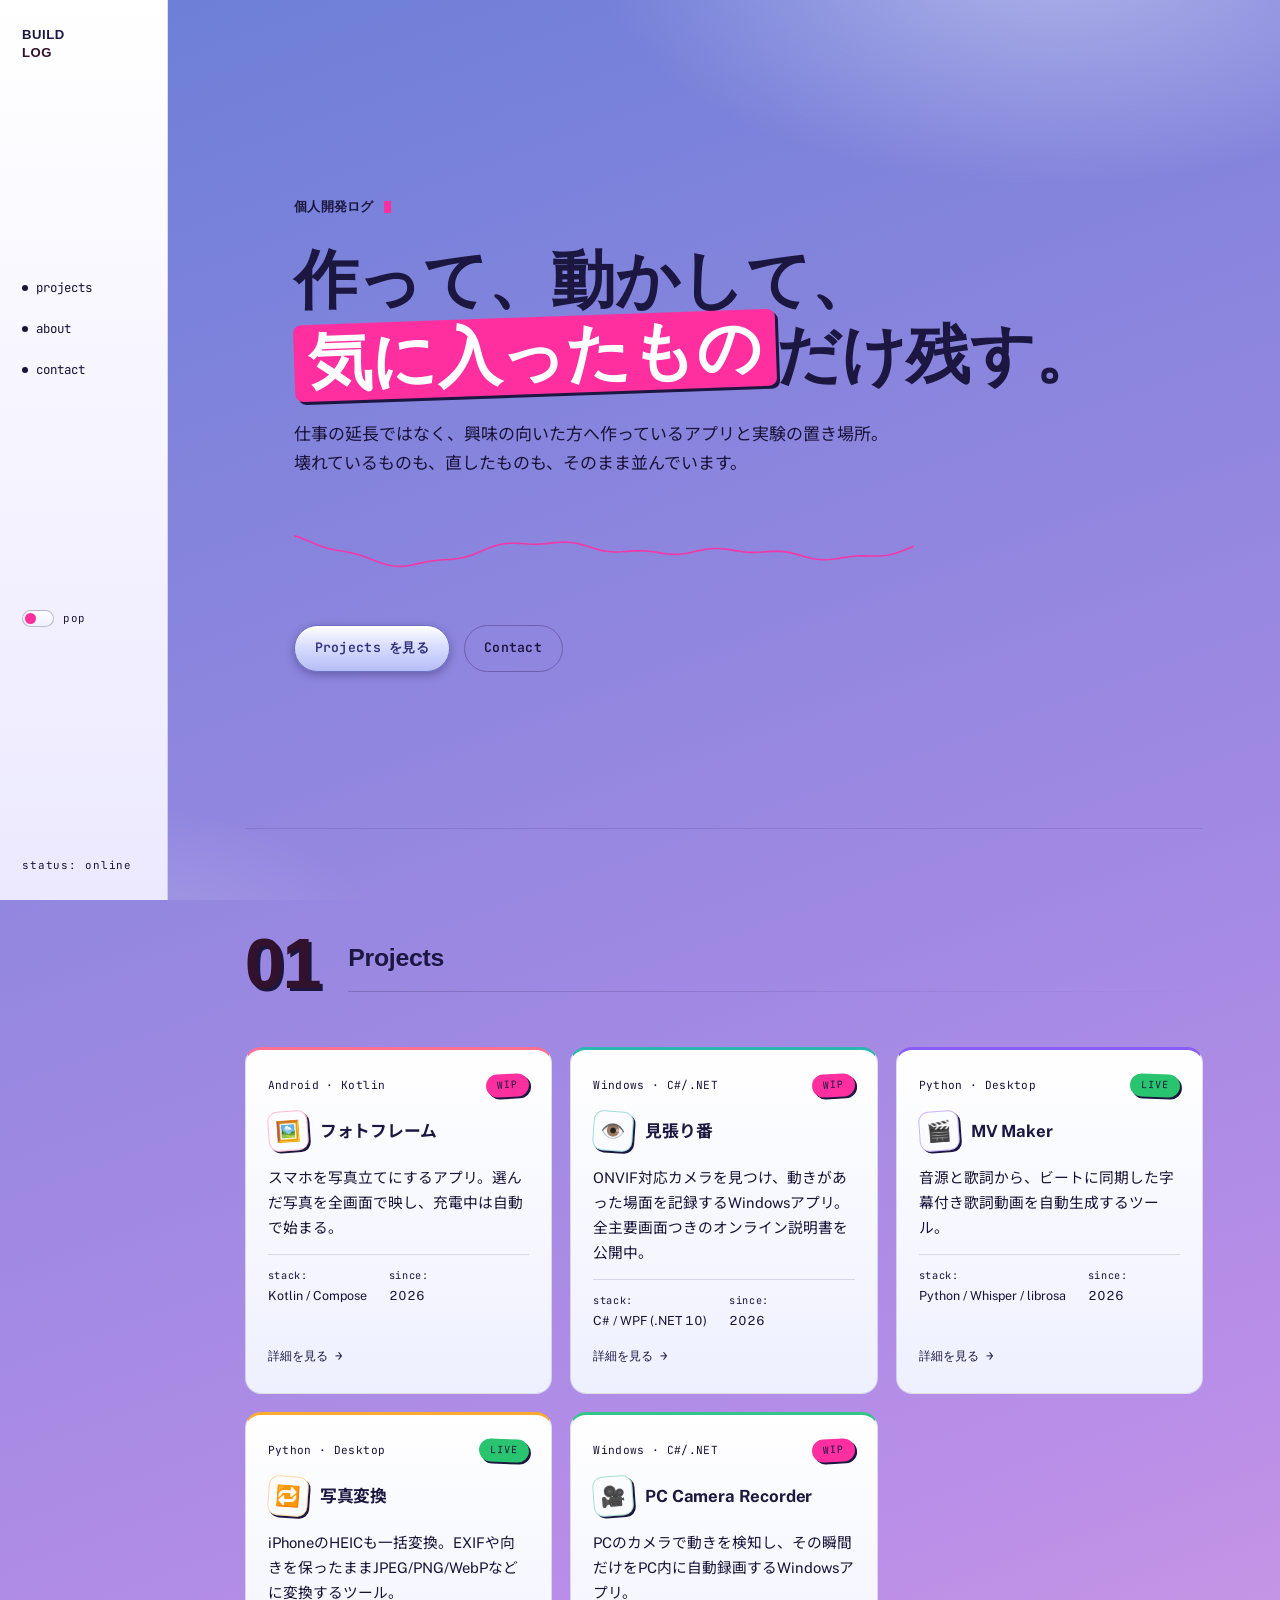
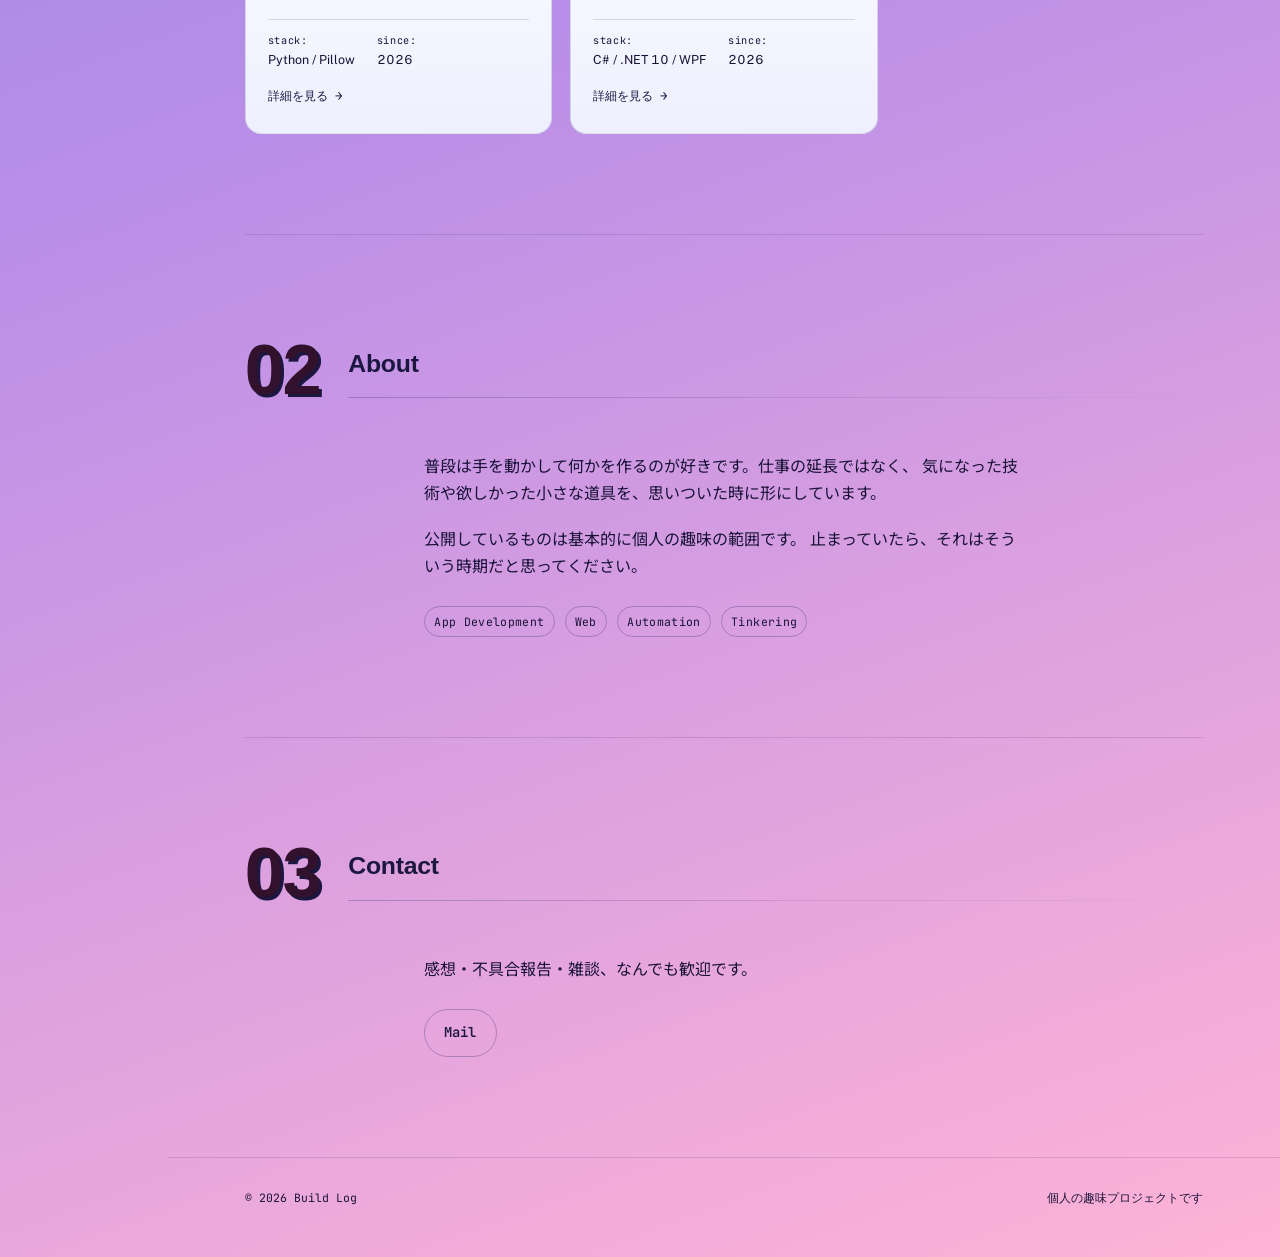
==== commit 1fed45e3: "Aboutの「収益化や運営の予定はありません」を削除、_headersの重複ヘッダーを修正 - index.html: Aboutの文言から「収益化や運営の予定はありません」を削除   (不要と判断、" ====
--- a/index.html
+++ b/index.html
@@ -171,7 +171,7 @@
         気になった技術や欲しかった小さな道具を、思いついた時に形にしています。
       </p>
       <p>
-        公開しているものは基本的に個人の趣味の範囲で、収益化や運営の予定はありません。
+        公開しているものは基本的に個人の趣味の範囲です。
         止まっていたら、それはそういう時期だと思ってください。
       </p>
       <ul class="tag-list">
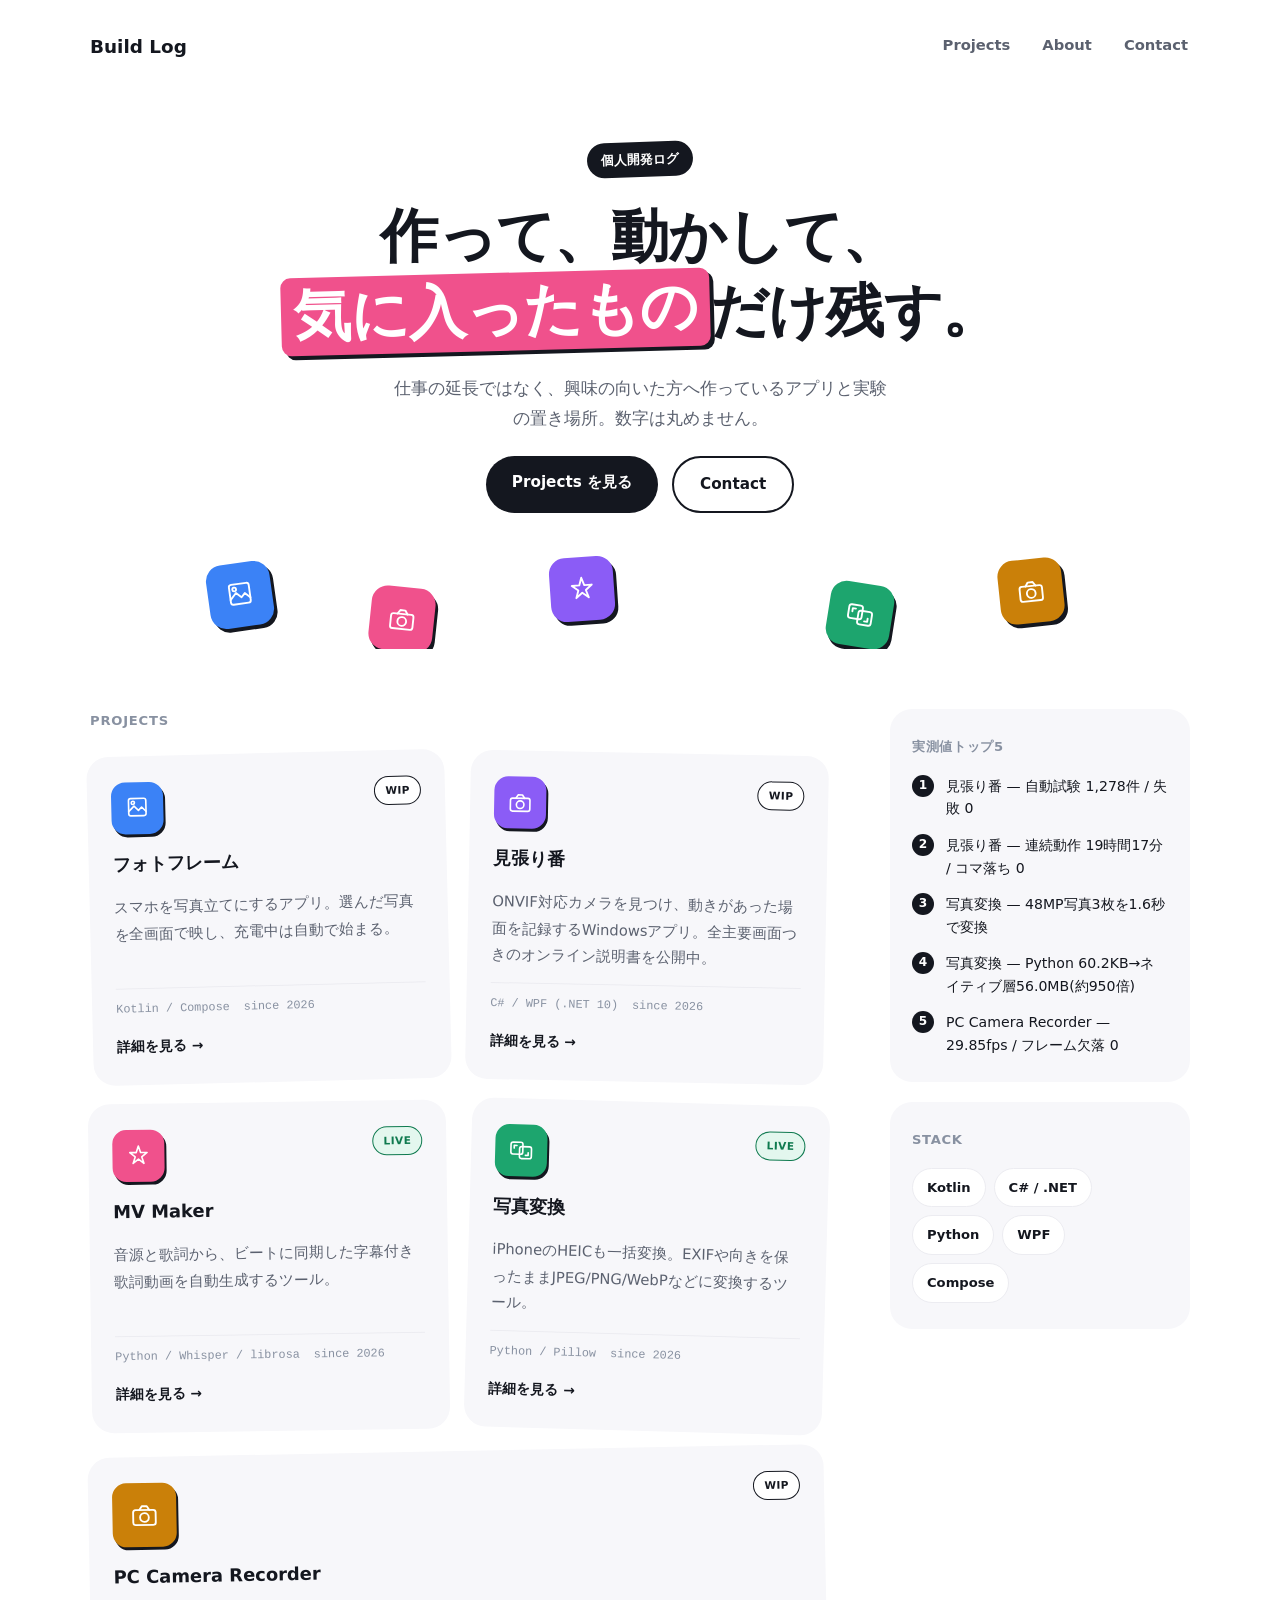
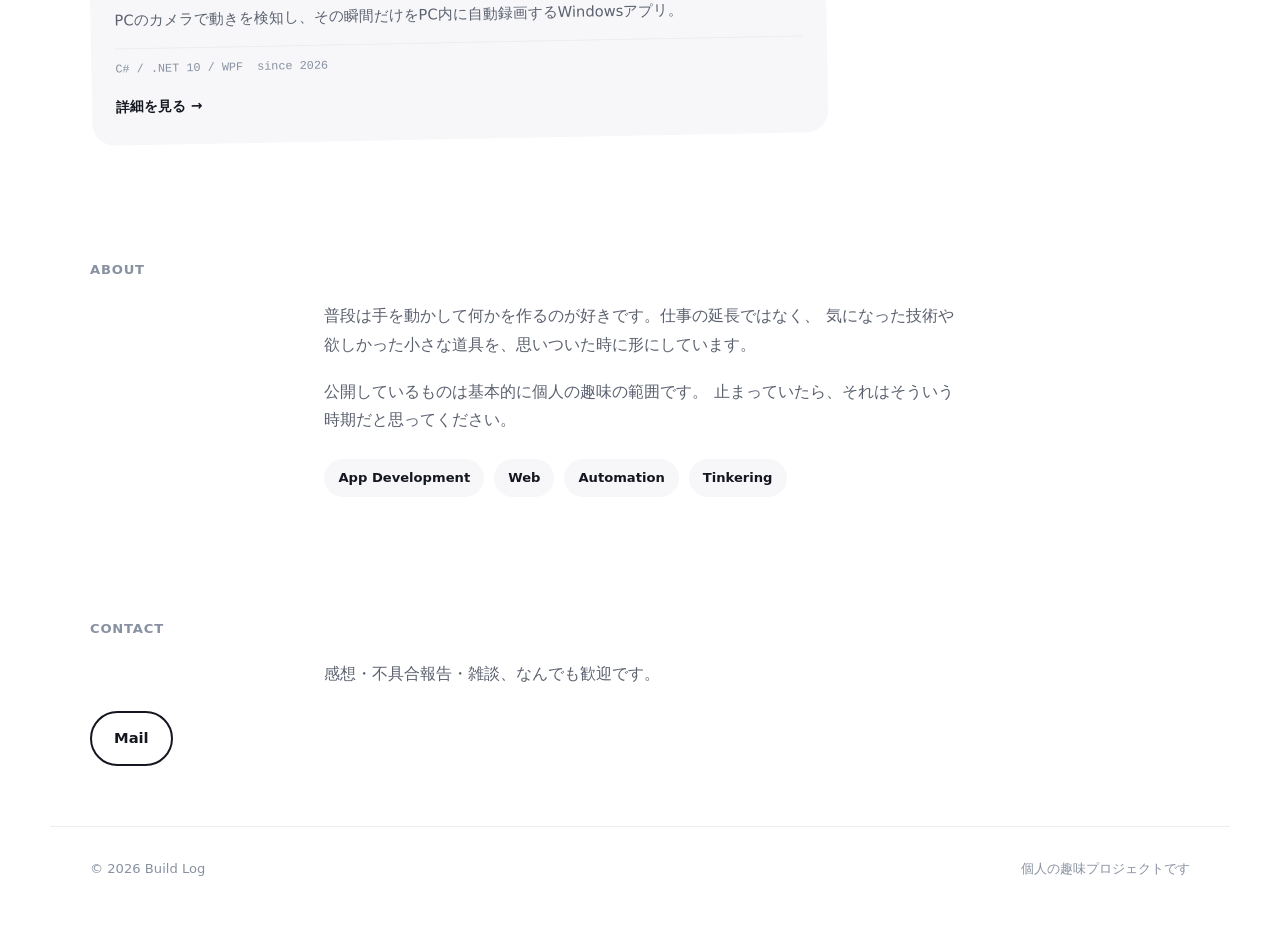
==== commit 868a9a7d: "デザイン全面刷新: 土台(styles.css / index.html / 見張り番一式) WIP。joshwcomeau.comを参考にした「Sticker Sheet」案(ユーザー承認済み、 3" ====
--- a/index.html
+++ b/index.html
@@ -1,170 +1,135 @@
 <!doctype html>
-<html lang="ja" data-theme="pop">
+<html lang="ja">
 <head>
 <meta charset="UTF-8">
-<script>(function(){try{if(localStorage.getItem("theme")==="soft")document.documentElement.setAttribute("data-theme","soft");}catch(e){}})();</script>
 <meta name="viewport" content="width=device-width, initial-scale=1">
 <title>Build Log — apps &amp; small experiments</title>
 <meta name="description" content="趣味で作っているアプリと実験の記録。個人開発のビルドログ。">
-<link rel="icon" href="data:image/svg+xml,%3Csvg xmlns='http://www.w3.org/2000/svg' viewBox='0 0 32 32'%3E%3Ccircle cx='16' cy='16' r='10' fill='%23ff2fa0'/%3E%3C/svg%3E">
-<meta name="theme-color" content="#b98ee8">
-<link rel="preconnect" href="https://fonts.googleapis.com">
-<link rel="preconnect" href="https://fonts.gstatic.com" crossorigin>
-<link href="https://fonts.googleapis.com/css2?family=JetBrains+Mono:wght@500;600&family=Public+Sans:wght@400;500;700&family=Noto+Sans+JP:wght@400;500;700&family=Baloo+2:wght@600;700;800&display=swap" rel="stylesheet">
-<link rel="stylesheet" href="styles.77ab2757.css">
+<link rel="icon" href="data:image/svg+xml,%3Csvg xmlns='http://www.w3.org/2000/svg' viewBox='0 0 32 32'%3E%3Ccircle cx='16' cy='16' r='13' fill='%23f0518c'/%3E%3C/svg%3E">
+<meta name="theme-color" content="#ffffff">
+<link rel="stylesheet" href="styles.css">
 </head>
 <body>
 
 <a class="skip-link" href="#main">本文へスキップ</a>
-<div class="ambient" aria-hidden="true"></div>
-<div class="scan-overlay" aria-hidden="true"></div>
 
-<aside class="rail">
-  <a class="rail-mark" href="#top">
-    <span class="rail-mark-line">BUILD</span>
-    <span class="rail-mark-line">LOG</span>
-  </a>
+<nav class="nav">
+  <a class="brand" href="#top">Build Log</a>
+  <div class="nav-links">
+    <a href="#projects">Projects</a>
+    <a href="#about">About</a>
+    <a href="#contact">Contact</a>
+  </div>
+</nav>
 
-  <nav class="rail-nav" aria-label="セクション">
-    <a href="#projects"><span class="tab-label">projects</span></a>
-    <a href="#about"><span class="tab-label">about</span></a>
-    <a href="#contact"><span class="tab-label">contact</span></a>
-  </nav>
-
-  <button class="theme-toggle" id="themeToggle" type="button" aria-pressed="false">
-    <span class="theme-toggle-track" aria-hidden="true"><span class="theme-toggle-thumb"></span></span>
-    <span class="theme-toggle-label" id="themeToggleLabel">pop</span>
-  </button>
-
-  <div class="rail-foot">
-    <span>status: online</span>
-  </div>
-</aside>
-
-<main id="main">
-
-  <section id="top" class="hero">
-    <p class="entry-stamp">個人開発ログ<span class="cursor" aria-hidden="true"></span></p>
-    <h1 class="hero-title">作って、動かして、<br><span class="hl">気に入ったもの</span>だけ残す。</h1>
-    <p class="hero-sub">
-      仕事の延長ではなく、興味の向いた方へ作っているアプリと実験の置き場所。
-      壊れているものも、直したものも、そのまま並んでいます。
-    </p>
-    <canvas class="scope" id="scope" aria-hidden="true"></canvas>
-    <div class="hero-actions">
+<header class="hero" id="top">
+  <div class="hero-body">
+    <span class="eyebrow">個人開発ログ</span>
+    <h1>作って、動かして、<br><span class="hl">気に入ったもの</span>だけ残す。</h1>
+    <p class="lead">仕事の延長ではなく、興味の向いた方へ作っているアプリと実験の置き場所。数字は丸めません。</p>
+    <div class="actions">
       <a class="btn btn-primary" href="#projects">Projects を見る</a>
       <a class="btn btn-line" href="#contact">Contact</a>
     </div>
-  </section>
+  </div>
 
-  <section id="projects" class="section">
-    <header class="section-head">
-      <span class="tab-no">01</span>
-      <div class="section-head-body">
-        <h2>Projects</h2>
-        <span class="section-rule" aria-hidden="true"></span>
-      </div>
-    </header>
+  <div class="stickers" aria-hidden="true">
+    <div class="sticker st1"><svg viewBox="0 0 48 48" fill="none" stroke="#fff" stroke-width="3" stroke-linecap="round" stroke-linejoin="round"><rect x="8" y="6" width="32" height="32" rx="4"/><path d="M8 30 L18 20 L26 28 L32 22 L40 30"/><circle cx="16" cy="14" r="3"/></svg></div>
+    <div class="sticker st2"><svg viewBox="0 0 48 48" fill="none" stroke="#fff" stroke-width="3" stroke-linecap="round" stroke-linejoin="round"><rect x="6" y="16" width="36" height="24" rx="4"/><path d="M16 16 L20 10 L28 10 L32 16"/><circle cx="24" cy="28" r="7"/></svg></div>
+    <div class="sticker st3"><svg viewBox="0 0 48 48" fill="none" stroke="#fff" stroke-width="3" stroke-linecap="round" stroke-linejoin="round"><path d="M24 6 L28 18 L40 18 L30 26 L34 38 L24 30 L14 38 L18 26 L8 18 L20 18 Z"/></svg></div>
+    <div class="sticker st4"><svg viewBox="0 0 48 48" fill="none" stroke="#fff" stroke-width="3" stroke-linecap="round" stroke-linejoin="round"><rect x="5" y="9" width="22" height="22" rx="4"/><rect x="21" y="17" width="22" height="22" rx="4" fill="none"/><path d="M11 20 L11 15 L16 15 M37 28 L37 33 L32 33"/></svg></div>
+    <div class="sticker st5"><svg viewBox="0 0 48 48" fill="none" stroke="#fff" stroke-width="3" stroke-linecap="round" stroke-linejoin="round"><rect x="6" y="16" width="36" height="24" rx="4"/><path d="M16 16 L20 10 L28 10 L32 16"/><circle cx="24" cy="28" r="7"/></svg></div>
+  </div>
+</header>
 
-    <div class="specimens">
+<main id="main">
+  <section class="section">
+    <div class="layout">
+      <section id="projects">
+        <p class="section-label">Projects</p>
+        <div class="specimens">
 
-      <article class="specimen specimen-photoframe">
-        <div class="specimen-top">
-          <span class="specimen-tag">Android · Kotlin</span>
-          <span class="stamp stamp-wip">WIP</span>
+          <article class="specimen specimen-photoframe">
+            <div class="specimen-top">
+              <div class="specimen-icon"><svg viewBox="0 0 48 48" fill="none" stroke-width="3" stroke-linecap="round" stroke-linejoin="round"><rect x="8" y="6" width="32" height="32" rx="4"/><path d="M8 30 L18 20 L26 28 L32 22 L40 30"/><circle cx="16" cy="14" r="3"/></svg></div>
+              <span class="tag-status is-wip">WIP</span>
+            </div>
+            <h3>フォトフレーム</h3>
+            <p>スマホを写真立てにするアプリ。選んだ写真を全画面で映し、充電中は自動で始まる。</p>
+            <div class="specimen-meta"><span>Kotlin / Compose</span><span>since 2026</span></div>
+            <a class="specimen-link" href="project-photoframe">詳細を見る →</a>
+          </article>
+
+          <article class="specimen specimen-mihariban">
+            <div class="specimen-top">
+              <div class="specimen-icon"><svg viewBox="0 0 48 48" fill="none" stroke-width="3" stroke-linecap="round" stroke-linejoin="round"><rect x="6" y="16" width="36" height="24" rx="4"/><path d="M16 16 L20 10 L28 10 L32 16"/><circle cx="24" cy="28" r="7"/></svg></div>
+              <span class="tag-status is-wip">WIP</span>
+            </div>
+            <h3>見張り番</h3>
+            <p>ONVIF対応カメラを見つけ、動きがあった場面を記録するWindowsアプリ。全主要画面つきのオンライン説明書を公開中。</p>
+            <div class="specimen-meta"><span>C# / WPF (.NET 10)</span><span>since 2026</span></div>
+            <a class="specimen-link" href="project-mihariban">詳細を見る →</a>
+          </article>
+
+          <article class="specimen specimen-mvmaker">
+            <div class="specimen-top">
+              <div class="specimen-icon"><svg viewBox="0 0 48 48" fill="none" stroke-width="3" stroke-linecap="round" stroke-linejoin="round"><path d="M24 6 L28 18 L40 18 L30 26 L34 38 L24 30 L14 38 L18 26 L8 18 L20 18 Z"/></svg></div>
+              <span class="tag-status is-live">LIVE</span>
+            </div>
+            <h3>MV Maker</h3>
+            <p>音源と歌詞から、ビートに同期した字幕付き歌詞動画を自動生成するツール。</p>
+            <div class="specimen-meta"><span>Python / Whisper / librosa</span><span>since 2026</span></div>
+            <a class="specimen-link" href="project-mvmaker">詳細を見る →</a>
+          </article>
+
+          <article class="specimen specimen-photoconv">
+            <div class="specimen-top">
+              <div class="specimen-icon"><svg viewBox="0 0 48 48" fill="none" stroke-width="3" stroke-linecap="round" stroke-linejoin="round"><rect x="5" y="9" width="22" height="22" rx="4"/><rect x="21" y="17" width="22" height="22" rx="4" fill="none"/><path d="M11 20 L11 15 L16 15 M37 28 L37 33 L32 33"/></svg></div>
+              <span class="tag-status is-live">LIVE</span>
+            </div>
+            <h3>写真変換</h3>
+            <p>iPhoneのHEICも一括変換。EXIFや向きを保ったままJPEG/PNG/WebPなどに変換するツール。</p>
+            <div class="specimen-meta"><span>Python / Pillow</span><span>since 2026</span></div>
+            <a class="specimen-link" href="project-photoconv">詳細を見る →</a>
+          </article>
+
+          <article class="specimen specimen-pccamera">
+            <div class="specimen-top">
+              <div class="specimen-icon"><svg viewBox="0 0 48 48" fill="none" stroke-width="3" stroke-linecap="round" stroke-linejoin="round"><rect x="6" y="16" width="36" height="24" rx="4"/><path d="M16 16 L20 10 L28 10 L32 16"/><circle cx="24" cy="28" r="7"/></svg></div>
+              <span class="tag-status is-wip">WIP</span>
+            </div>
+            <h3>PC Camera Recorder</h3>
+            <p>PCのカメラで動きを検知し、その瞬間だけをPC内に自動録画するWindowsアプリ。</p>
+            <div class="specimen-meta"><span>C# / .NET 10 / WPF</span><span>since 2026</span></div>
+            <a class="specimen-link" href="project-pccamera">詳細を見る →</a>
+          </article>
+
         </div>
-        <div class="specimen-head">
-          <span class="specimen-icon" aria-hidden="true">🖼️</span>
-          <h3>フォトフレーム</h3>
+      </section>
+
+      <aside>
+        <div class="side-card">
+          <p class="side-title">実測値トップ5</p>
+          <ol class="fact-list">
+            <li>見張り番 — 自動試験 1,278件 / 失敗 0</li>
+            <li>見張り番 — 連続動作 19時間17分 / コマ落ち 0</li>
+            <li>写真変換 — 48MP写真3枚を1.6秒で変換</li>
+            <li>写真変換 — Python 60.2KB→ネイティブ層56.0MB(約950倍)</li>
+            <li>PC Camera Recorder — 29.85fps / フレーム欠落 0</li>
+          </ol>
         </div>
-        <p>スマホを写真立てにするアプリ。選んだ写真を全画面で映し、充電中は自動で始まる。</p>
-        <dl class="specimen-meta">
-          <div><dt>Stack</dt><dd>Kotlin / Compose</dd></div>
-          <div><dt>Since</dt><dd>2026</dd></div>
-        </dl>
-        <a class="specimen-link" href="project-photoframe">詳細を見る <span aria-hidden="true">→</span></a>
-      </article>
-
-      <article class="specimen specimen-mihariban">
-        <div class="specimen-top">
-          <span class="specimen-tag">Windows · C#/.NET</span>
-          <span class="stamp stamp-wip">WIP</span>
+        <div class="side-card">
+          <p class="side-title">Stack</p>
+          <div class="tag-cloud">
+            <a href="#projects">Kotlin</a><a href="#projects">C# / .NET</a><a href="#projects">Python</a><a href="#projects">WPF</a><a href="#projects">Compose</a>
+          </div>
         </div>
-        <div class="specimen-head">
-          <span class="specimen-icon" aria-hidden="true">👁️</span>
-          <h3>見張り番</h3>
-        </div>
-        <p>ONVIF対応カメラを見つけ、動きがあった場面を記録するWindowsアプリ。全主要画面つきのオンライン説明書を公開中。</p>
-        <dl class="specimen-meta">
-          <div><dt>Stack</dt><dd>C# / WPF (.NET 10)</dd></div>
-          <div><dt>Since</dt><dd>2026</dd></div>
-        </dl>
-        <a class="specimen-link" href="project-mihariban">詳細を見る <span aria-hidden="true">→</span></a>
-      </article>
-
-      <article class="specimen specimen-mvmaker">
-        <div class="specimen-top">
-          <span class="specimen-tag">Python · Desktop</span>
-          <span class="stamp stamp-live">LIVE</span>
-        </div>
-        <div class="specimen-head">
-          <span class="specimen-icon" aria-hidden="true">🎬</span>
-          <h3>MV Maker</h3>
-        </div>
-        <p>音源と歌詞から、ビートに同期した字幕付き歌詞動画を自動生成するツール。</p>
-        <dl class="specimen-meta">
-          <div><dt>Stack</dt><dd>Python / Whisper / librosa</dd></div>
-          <div><dt>Since</dt><dd>2026</dd></div>
-        </dl>
-        <a class="specimen-link" href="project-mvmaker">詳細を見る <span aria-hidden="true">→</span></a>
-      </article>
-
-      <article class="specimen specimen-photoconv">
-        <div class="specimen-top">
-          <span class="specimen-tag">Python · Desktop</span>
-          <span class="stamp stamp-live">LIVE</span>
-        </div>
-        <div class="specimen-head">
-          <span class="specimen-icon" aria-hidden="true">🔁</span>
-          <h3>写真変換</h3>
-        </div>
-        <p>iPhoneのHEICも一括変換。EXIFや向きを保ったままJPEG/PNG/WebPなどに変換するツール。</p>
-        <dl class="specimen-meta">
-          <div><dt>Stack</dt><dd>Python / Pillow</dd></div>
-          <div><dt>Since</dt><dd>2026</dd></div>
-        </dl>
-        <a class="specimen-link" href="project-photoconv">詳細を見る <span aria-hidden="true">→</span></a>
-      </article>
-
-      <article class="specimen specimen-pccamera">
-        <div class="specimen-top">
-          <span class="specimen-tag">Windows · C#/.NET</span>
-          <span class="stamp stamp-wip">WIP</span>
-        </div>
-        <div class="specimen-head">
-          <span class="specimen-icon" aria-hidden="true">🎥</span>
-          <h3>PC Camera Recorder</h3>
-        </div>
-        <p>PCのカメラで動きを検知し、その瞬間だけをPC内に自動録画するWindowsアプリ。</p>
-        <dl class="specimen-meta">
-          <div><dt>Stack</dt><dd>C# / .NET 10 / WPF</dd></div>
-          <div><dt>Since</dt><dd>2026</dd></div>
-        </dl>
-        <a class="specimen-link" href="project-pccamera">詳細を見る <span aria-hidden="true">→</span></a>
-      </article>
-
+      </aside>
     </div>
   </section>
 
   <section id="about" class="section">
-    <header class="section-head">
-      <span class="tab-no">02</span>
-      <div class="section-head-body">
-        <h2>About</h2>
-        <span class="section-rule" aria-hidden="true"></span>
-      </div>
-    </header>
-
+    <p class="section-label">About</p>
     <div class="about-body">
       <p>
         普段は手を動かして何かを作るのが好きです。仕事の延長ではなく、
@@ -184,20 +149,12 @@
   </section>
 
   <section id="contact" class="section">
-    <header class="section-head">
-      <span class="tab-no">03</span>
-      <div class="section-head-body">
-        <h2>Contact</h2>
-        <span class="section-rule" aria-hidden="true"></span>
-      </div>
-    </header>
-
+    <p class="section-label">Contact</p>
     <p class="contact-lead">感想・不具合報告・雑談、なんでも歓迎です。</p>
     <div class="contact-links">
       <a class="contact-link" href="mailto:sk.system.mtk@gmail.com">Mail</a>
     </div>
   </section>
-
 </main>
 
 <footer class="site-footer">
@@ -205,7 +162,7 @@
   <span>個人の趣味プロジェクトです</span>
 </footer>
 
-<script src="script.e176bde6.js"></script>
+<script src="script.js"></script>
 <!-- Cloudflare Web Analytics -->
 <script type="module" src="https://static.cloudflareinsights.com/beacon.min.js" data-cf-beacon='{"token": "d1480199d24e4a1481ee43863bf0d8d2"}'></script>
 <!-- End Cloudflare Web Analytics -->
--- a/styles.css
+++ b/styles.css
@@ -0,0 +1,434 @@
+/* =====================================================================
+   Build Log — "Sticker Sheet" デザインシステム
+   2026-08-19、joshwcomeau.comを参考にした全面刷新。
+   pop/softのテーマ切替は廃止し、単一の視覚世界(白い紙+カラフルな
+   角丸ステッカー)に統一している。すべてのページはこのファイル1枚と
+   トップナビの共通シェルを使う。
+   ===================================================================== */
+
+:root {
+  --paper: #ffffff;
+  --ink:   #14171f;
+  --dim:   #5b616f;
+  --faint: #8891a1;
+  --line:  #ececf1;
+  --wash:  #f7f7fa;
+
+  --blue:   #3b82f6;
+  --pink:   #f0518c;
+  --green:  #1da56e;  /* 元は#1fae74。白アイコンが3:1を割るため微調整(クロ2実測、以下同) */
+  --amber:  #ca8009;  /* 元は#f5a524。同じ理由でやや落ち着いた山吹色に */
+  --purple: #8b5cf6;
+
+  /* 5色とも、白地の上で「文字・線・アイコン」として使うには
+     コントラスト比が足りない(クロ2が実測、2026-08-19。白地なら
+     blue 3.68:1 / pink 3.35:1 / green 2.85:1 / amber 2.04:1 / purple 4.23:1
+     で、5色とも文字用4.5:1未達。green/amberは非文字用3:1すら未達)。
+     色味を保ったまま暗く振った"文字・線"専用の対を用意する。 */
+  --blue-text:   #0a59db;
+  --pink-text:   #b0165a;
+  --green-text:  #0f7a4f;
+  --amber-text:  #8c5906;
+  --purple-text: #6b3fd4;
+
+  --ok:   #1fae74;
+  --warn: #f0518c;
+
+  --display: -apple-system, "Hiragino Maru Gothic ProN", "Yu Gothic UI", system-ui, sans-serif;
+  --sans: "Hiragino Sans", "Yu Gothic UI", system-ui, -apple-system, sans-serif;
+  --mono: ui-monospace, "SF Mono", Consolas, "Liberation Mono", monospace;
+
+  --measure: 62ch;
+  --radius: 22px;
+  --radius-sm: 14px;
+  --ease: cubic-bezier(0.22, 1, 0.36, 1);
+
+  /* 旧トークン名の互換エイリアス。project-photoconv-article.html の
+     ページ内スコープCSSがこの名前で9個読んでいる(クロ2からの指摘、
+     2026-08-19)。名前を変えると「宣言が黙って無効になる」形で静かに
+     壊れるため、値だけ新デザインに差し替えて名前は据え置く。 */
+  --panel: var(--wash);
+  --line-strong: #d7dae1;
+  --font-display: var(--display);
+  --font-body: var(--sans);
+  --ink-dim: var(--dim);
+  --ink-faint: var(--faint);
+}
+
+/* ---------------------------------------------------------
+   Reset
+   --------------------------------------------------------- */
+* { box-sizing: border-box; }
+html { -webkit-text-size-adjust: 100%; text-size-adjust: 100%; }
+body {
+  margin: 0;
+  background: var(--paper);
+  color: var(--ink);
+  font-family: var(--sans);
+  font-size: 16px;
+  line-height: 1.8;
+  -webkit-font-smoothing: antialiased;
+}
+h1, h2, h3 { margin: 0; font-family: var(--display); text-wrap: balance; }
+p { margin: 0; }
+ul, ol { list-style: none; margin: 0; padding: 0; }
+a { color: inherit; text-decoration: none; }
+img, svg, canvas { display: block; max-width: 100%; }
+code {
+  font-family: var(--mono);
+  font-size: 0.92em;
+  background: var(--wash);
+  padding: 0.1em 0.4em;
+  border-radius: 4px;
+}
+table { border-collapse: collapse; width: 100%; }
+
+.skip-link {
+  position: absolute;
+  left: -9999px;
+  top: 0;
+  background: var(--ink);
+  color: #fff;
+  padding: 12px 18px;
+  border-radius: 0 0 8px 0;
+  z-index: 100;
+  font-weight: 700;
+}
+.skip-link:focus { left: 0; }
+
+a:focus-visible, button:focus-visible, input:focus-visible {
+  outline: 2px solid var(--blue);
+  outline-offset: 3px;
+  border-radius: 4px;
+}
+@media (prefers-reduced-motion: reduce) {
+  *, *::before, *::after { animation-duration: 0.001ms !important; transition-duration: 0.001ms !important; }
+}
+
+/* ---------------------------------------------------------
+   Nav — 全ページ共通のトップナビ。旧デザインの固定サイドレールを
+   廃止した(joshwcomeau.com同様、上部の水平ナビに統一)。
+   --------------------------------------------------------- */
+.nav {
+  max-width: 1180px;
+  margin: 0 auto;
+  padding: 26px clamp(20px, 4vw, 40px) 0;
+  display: flex;
+  align-items: center;
+  justify-content: space-between;
+}
+.brand { font-family: var(--display); font-weight: 800; font-size: 1.15rem; }
+.nav-links { display: flex; gap: 28px; }
+.nav-links a {
+  font-size: 0.92rem; font-weight: 600; color: var(--dim);
+  padding: 6px 2px; border-bottom: 2px solid transparent;
+  transition: border-color 0.2s var(--ease), color 0.2s var(--ease);
+}
+.nav-links a:hover, .nav-links a:focus-visible { border-color: var(--ink); color: var(--ink); }
+
+/* ---------------------------------------------------------
+   Buttons
+   --------------------------------------------------------- */
+.actions, .hero-actions { display: flex; gap: 14px; flex-wrap: wrap; }
+.btn { font-weight: 800; font-size: 0.95rem; padding: 13px 26px; border-radius: 999px; transition: transform 0.2s var(--ease); display: inline-block; }
+.btn-primary { background: var(--ink); color: #fff; }
+.btn-primary:hover, .btn-primary:focus-visible { transform: translateY(-2px) rotate(-1deg); }
+.btn-line { color: var(--ink); border: 2px solid var(--ink); background: transparent; }
+.btn-line:hover, .btn-line:focus-visible { background: var(--wash); }
+
+/* ---------------------------------------------------------
+   Hero(トップページ) — 白い紙の上にステッカーを散らす。
+   --------------------------------------------------------- */
+.hero { position: relative; padding: 28px clamp(20px, 4vw, 40px) 0; overflow: hidden; }
+.hero-body {
+  position: relative; z-index: 2;
+  max-width: 720px; margin: 0 auto; padding: 48px 0 0;
+  text-align: center; display: flex; flex-direction: column; align-items: center; gap: 22px;
+}
+.eyebrow {
+  display: inline-block; font-size: 0.8rem; font-weight: 800; color: #fff; background: var(--ink);
+  padding: 6px 14px; border-radius: 999px; transform: rotate(-2deg);
+}
+.hero h1 { font-size: clamp(2.2rem, 5.4vw, 3.6rem); font-weight: 900; line-height: 1.28; letter-spacing: -0.015em; }
+.hero h1 .hl {
+  display: inline-block; background: var(--pink); color: #fff;
+  padding: 2px 12px; border-radius: 10px; transform: rotate(-1.5deg);
+  box-shadow: 4px 4px 0 var(--ink);
+}
+.hero p.lead, .hero-sub { color: var(--dim); font-size: 1.06rem; max-width: 46ch; }
+.hero .actions { justify-content: center; }
+
+.stickers { position: relative; max-width: 900px; margin: 44px auto 0; height: 92px; }
+.sticker {
+  position: absolute; width: 64px; height: 64px; border-radius: 16px;
+  display: grid; place-items: center; box-shadow: 3px 4px 0 var(--ink);
+  transition: transform 0.2s var(--ease);
+}
+.sticker svg { width: 30px; height: 30px; }
+.sticker:hover { transform: scale(1.12) rotate(0deg) !important; }
+.st1 { left: 2%;  top: 6px;  background: var(--blue);   transform: rotate(-8deg); }
+.st2 { left: 20%; top: 30px; background: var(--pink);   transform: rotate(6deg); }
+.st3 { left: 40%; top: 0;    background: var(--purple); transform: rotate(-4deg); }
+.st4 { right: 22%; top: 26px; background: var(--green); transform: rotate(9deg); }
+.st5 { right: 3%; top: 2px;  background: var(--amber);  transform: rotate(-6deg); }
+@media (max-width: 560px) { .stickers { display: none; } }
+
+/* ---------------------------------------------------------
+   セクション見出し(共通)
+   --------------------------------------------------------- */
+.section { max-width: 1180px; margin: 0 auto; padding: 60px clamp(20px, 4vw, 40px); }
+.section-label {
+  font-size: 0.82rem; font-weight: 800; letter-spacing: 0.06em; color: var(--faint);
+  text-transform: uppercase; margin-bottom: 20px;
+}
+
+/* ---------------------------------------------------------
+   Projects — 2カラム(カードグリッド + サイドバー)。
+   --------------------------------------------------------- */
+.layout { display: grid; grid-template-columns: 1fr 300px; gap: 64px; align-items: start; }
+
+.specimens { display: grid; grid-template-columns: repeat(2, 1fr); gap: 20px; }
+.specimens > .specimen:last-child { grid-column: 1 / -1; }
+.specimens > .specimen:last-child .specimen-icon { width: 64px; height: 64px; }
+.specimens > .specimen:last-child .specimen-icon svg { width: 30px; height: 30px; }
+
+.specimen {
+  background: var(--wash); border-radius: var(--radius); padding: 26px 24px;
+  display: flex; flex-direction: column; gap: 14px; position: relative;
+  transform: rotate(var(--rot, 0deg));
+  transition: transform 0.2s var(--ease), box-shadow 0.2s var(--ease);
+}
+.specimen:hover, .specimen:focus-within { transform: rotate(0deg) translateY(-4px); box-shadow: 0 10px 24px -8px rgba(20, 23, 31, 0.22); }
+
+/* クリックしたカードが、リンク先へ飛ぶ前に一瞬スピンする演出。
+   script.js の .is-launching 付与と対になっている。 */
+@keyframes card-launch-spin {
+  0% { transform: rotate(var(--rot, 0deg)) scale(1); }
+  85% { transform: rotate(calc(var(--rot, 0deg) + 1080deg)) scale(0.92); }
+  100% { transform: rotate(calc(var(--rot, 0deg) + 1080deg)) scale(0.92); opacity: 0; }
+}
+.specimen.is-launching {
+  animation: card-launch-spin 0.5s cubic-bezier(0.5, 0, 0.5, 1) forwards;
+  pointer-events: none;
+}
+
+.specimen-photoframe { --rot: -1.4deg; --tint: var(--blue); }
+.specimen-mihariban  { --rot: 1.1deg;  --tint: var(--purple); }
+.specimen-mvmaker    { --rot: -0.8deg; --tint: var(--pink); }
+.specimen-photoconv  { --rot: 1.6deg;  --tint: var(--green); }
+.specimen-pccamera   { --rot: -1.1deg; --tint: var(--amber); }
+.specimen-a          { --rot: 0.9deg;  --tint: var(--faint); }
+.specimen-b          { --rot: -1.2deg; --tint: var(--faint); }
+.specimen-c          { --rot: 1.3deg;  --tint: var(--faint); }
+
+.specimen-top { display: flex; justify-content: space-between; align-items: flex-start; }
+.specimen-icon {
+  width: 52px; height: 52px; border-radius: 14px; display: grid; place-items: center;
+  background: var(--tint, var(--blue)); box-shadow: 2px 3px 0 var(--ink);
+}
+.specimen-icon svg { width: 26px; height: 26px; stroke: #fff; }
+.specimen-tag { font-family: var(--mono); font-size: 0.72rem; color: var(--faint); }
+
+.tag-status, .stamp {
+  font-size: 0.66rem; font-weight: 800; letter-spacing: 0.04em; padding: 4px 10px;
+  border-radius: 999px; border: 1.5px solid var(--ink); display: inline-block;
+}
+.tag-status.is-live, .stamp-live { background: #e3f7ee; color: var(--green-text); border-color: var(--green-text); }
+.tag-status.is-wip, .stamp-wip { background: #fff; color: var(--ink); }
+.stamp-archive { background: var(--wash); color: var(--faint); border-color: var(--line); }
+
+.specimen-head { display: flex; align-items: center; gap: 12px; }
+.specimen h3 { font-size: 1.12rem; font-weight: 800; }
+.specimen p { color: var(--dim); font-size: 0.92rem; }
+.specimen-meta {
+  display: flex; gap: 14px; font-family: var(--mono); font-size: 0.74rem; color: var(--faint);
+  margin-top: auto; padding-top: 10px; border-top: 1px solid var(--line);
+}
+.specimen-meta dt { display: inline; }
+.specimen-meta dt::after { content: ": "; }
+.specimen-meta dd { display: inline; margin: 0; }
+.specimen-link { font-weight: 800; font-size: 0.86rem; color: var(--ink); align-self: flex-start; }
+.specimen-link::after { content: ""; position: absolute; inset: 0; border-radius: var(--radius); }
+
+@media (max-width: 900px) { .specimens { grid-template-columns: 1fr; } .specimens > .specimen:last-child { grid-column: auto; } }
+
+/* サイドバー(Projectsのfact-list) */
+.side-card { background: var(--wash); border-radius: var(--radius); padding: 26px 22px; }
+.side-card + .side-card { margin-top: 20px; }
+.side-title { font-size: 0.82rem; font-weight: 800; letter-spacing: 0.05em; color: var(--faint); text-transform: uppercase; margin-bottom: 16px; }
+.fact-list { display: flex; flex-direction: column; gap: 14px; counter-reset: fact; }
+.fact-list li { counter-increment: fact; display: flex; gap: 12px; font-size: 0.88rem; color: var(--ink); line-height: 1.6; }
+.fact-list li::before {
+  content: counter(fact); flex: none; width: 22px; height: 22px; border-radius: 50%;
+  background: var(--ink); color: #fff; font-weight: 800; font-size: 0.76rem; display: grid; place-items: center;
+}
+.tag-cloud { display: flex; flex-wrap: wrap; gap: 8px; }
+.tag-cloud a { font-size: 0.82rem; font-weight: 700; padding: 7px 14px; border-radius: 999px; background: #fff; border: 1.5px solid var(--line); color: var(--ink); transition: border-color 0.2s var(--ease); }
+.tag-cloud a:hover, .tag-cloud a:focus-visible { border-color: var(--ink); }
+
+/* ---------------------------------------------------------
+   About / Contact
+   --------------------------------------------------------- */
+.about-body, .contact-body {
+  display: flex; flex-direction: column; gap: 18px; max-width: var(--measure); margin-inline: auto;
+}
+.about-body p, .contact-lead { color: var(--dim); }
+.contact-lead { max-width: var(--measure); margin-inline: auto; margin-bottom: 22px; }
+.contact-links { display: flex; gap: 14px; flex-wrap: wrap; }
+.contact-link {
+  font-weight: 800; font-size: 0.92rem; padding: 12px 22px; border-radius: 999px;
+  border: 2px solid var(--ink); transition: background 0.2s var(--ease), color 0.2s var(--ease);
+}
+.contact-link:hover, .contact-link:focus-visible { background: var(--ink); color: #fff; }
+
+.tag-list { display: flex; flex-wrap: wrap; gap: 10px; margin-top: 6px; }
+.tag-list li { font-size: 0.82rem; font-weight: 700; padding: 7px 14px; border-radius: 999px; background: var(--wash); color: var(--ink); }
+
+/* ---------------------------------------------------------
+   Footer
+   --------------------------------------------------------- */
+.site-footer {
+  max-width: 1180px; margin: 0 auto; padding: 30px clamp(20px, 4vw, 40px) 50px;
+  display: flex; justify-content: space-between; flex-wrap: wrap; gap: 10px;
+  font-size: 0.82rem; color: var(--faint); border-top: 1px solid var(--line);
+}
+
+/* =====================================================================
+   詳細ページ(project-*.html共通)
+   ===================================================================== */
+.detail { max-width: 720px; margin: 0 auto; padding: 56px clamp(20px, 4vw, 40px) 90px; display: flex; flex-direction: column; gap: 22px; }
+.detail-breadcrumb, .detail-breadcrumb a { font-size: 0.85rem; color: var(--faint); }
+.detail-breadcrumb a:hover, .detail-breadcrumb a:focus-visible { color: var(--ink); }
+.breadcrumb-list { display: flex; gap: 6px; font-size: 0.85rem; color: var(--faint); }
+.breadcrumb-list a:hover, .breadcrumb-list a:focus-visible { color: var(--ink); }
+.breadcrumb-list li:not(:last-child)::after { content: "/"; margin-left: 6px; color: var(--line); }
+.breadcrumb-list li[aria-current] { color: var(--ink); }
+
+.detail-top { display: flex; align-items: center; gap: 10px; }
+.detail h1 { font-size: clamp(1.9rem, 4.4vw, 2.6rem); font-weight: 900; letter-spacing: -0.01em; }
+.detail-lead { color: var(--dim); font-size: 1.05rem; }
+.status-line { display: flex; flex-wrap: wrap; gap: 8px 14px; font-size: 0.86rem; color: var(--faint); list-style: none; padding: 0; margin: 0; }
+.status-line span { padding: 4px 12px; background: var(--wash); border-radius: 999px; }
+
+.detail-visual, .detail-product-shot {
+  border-radius: var(--radius); overflow: hidden; background: var(--wash);
+  border: 1px solid var(--line);
+}
+.detail-visual[aria-hidden] { display: grid; place-items: center; min-height: 220px; color: var(--faint); font-size: 0.9rem; }
+.detail-visual img, .detail-product-shot img { width: 100%; display: block; }
+.detail-product-shot figcaption, .detail-visual figcaption {
+  padding: 14px 18px; font-size: 0.8rem; color: var(--faint); border-top: 1px solid var(--line);
+}
+.has-shot img { width: 100%; }
+
+.detail-body { display: flex; flex-direction: column; gap: 18px; }
+.detail-body p { color: var(--dim); max-width: var(--measure); }
+.detail-body h2 { font-size: 1.4rem; font-weight: 800; margin-top: 8px; }
+.section-kicker { font-size: 0.8rem; font-weight: 800; letter-spacing: 0.06em; color: var(--faint); text-transform: uppercase; }
+
+.detail-proof { display: grid; grid-template-columns: repeat(4, minmax(0, 1fr)); gap: 12px; }
+.detail-proof div { background: var(--wash); border-radius: var(--radius-sm); padding: 16px 14px; min-width: 0; }
+.detail-proof strong, .detail-proof dt { display: block; font-family: var(--display); font-size: clamp(1rem, 2.2vw, 1.3rem); font-weight: 800; color: var(--ink); }
+.detail-proof span, .detail-proof dd { display: block; margin: 4px 0 0; font-size: 0.72rem; color: var(--faint); }
+@media (max-width: 700px) { .detail-proof { grid-template-columns: repeat(2, 1fr); } }
+
+.feature-grid { display: grid; grid-template-columns: repeat(2, 1fr); gap: 14px; }
+.feature-card {
+  background: var(--wash); border-radius: var(--radius-sm); padding: 18px 20px;
+  display: flex; flex-direction: column; gap: 6px;
+}
+.feature-card strong { font-weight: 800; }
+.feature-card span { color: var(--dim); font-size: 0.9rem; }
+.feature-card-wide { grid-column: 1 / -1; }
+@media (max-width: 560px) { .feature-grid { grid-template-columns: 1fr; } }
+
+.callout {
+  border-left: 4px solid var(--faint); background: var(--wash);
+  border-radius: 0 var(--radius-sm) var(--radius-sm) 0; padding: 16px 20px; color: var(--dim); font-size: 0.92rem;
+}
+.callout.warning { border-left-color: var(--warn); background: #fdeef4; }
+.callout.safe { border-left-color: var(--ok); background: #eaf9f2; }
+.callout strong { color: var(--ink); }
+
+.devlog-teaser { margin-top: 4px; padding-top: 16px; border-top: 1px solid var(--line); color: var(--faint); font-size: 0.92rem; }
+
+.guide-links { display: grid; grid-template-columns: repeat(2, 1fr); gap: 14px; }
+.guide-card {
+  background: var(--wash); border-radius: var(--radius-sm); padding: 18px 20px;
+  display: flex; flex-direction: column; gap: 6px; transition: transform 0.2s var(--ease), box-shadow 0.2s var(--ease);
+}
+.guide-card:hover, .guide-card:focus-visible { transform: translateY(-3px); box-shadow: 0 8px 20px -8px rgba(20,23,31,0.2); }
+.guide-card strong { font-weight: 800; }
+.guide-card span { color: var(--dim); font-size: 0.88rem; }
+@media (max-width: 560px) { .guide-links { grid-template-columns: 1fr; } }
+
+.steps { display: flex; flex-direction: column; gap: 10px; counter-reset: step; }
+.steps li {
+  counter-increment: step; display: flex; gap: 14px; align-items: flex-start;
+  background: var(--wash); border-radius: var(--radius-sm); padding: 14px 18px; color: var(--dim); font-size: 0.92rem;
+}
+.steps li::before {
+  content: counter(step); flex: none; width: 26px; height: 26px; border-radius: 50%;
+  background: var(--ink); color: #fff; font-weight: 800; font-size: 0.8rem; display: grid; place-items: center;
+}
+.steps li strong { color: var(--ink); }
+
+.specimen-meta.detail-meta { border-top: none; padding-top: 0; margin-top: 0; }
+
+/* ---------------------------------------------------------
+   見張り番: 製品タブ、マニュアルギャラリー
+   --------------------------------------------------------- */
+.product-nav { display: flex; flex-wrap: wrap; gap: 8px; padding: 6px; background: var(--wash); border-radius: 999px; }
+.product-nav a { font-size: 0.86rem; font-weight: 700; padding: 9px 16px; border-radius: 999px; color: var(--dim); transition: background 0.2s var(--ease), color 0.2s var(--ease); }
+.product-nav a:hover, .product-nav a:focus-visible { color: var(--ink); }
+.product-nav a[aria-current] { background: var(--ink); color: #fff; }
+
+.manual-page.detail { max-width: 900px; }
+.manual-layout { display: grid; grid-template-columns: 200px 1fr; gap: 40px; align-items: start; }
+.manual-toc { position: sticky; top: 24px; display: flex; flex-direction: column; gap: 10px; }
+.manual-toc a { font-size: 0.86rem; color: var(--faint); padding: 6px 0; border-left: 2px solid var(--line); padding-left: 12px; }
+.manual-toc a:hover, .manual-toc a:focus-visible, .manual-toc a[aria-current] { color: var(--ink); border-left-color: var(--ink); }
+@media (max-width: 860px) { .manual-layout { grid-template-columns: 1fr; } .manual-toc { position: static; flex-direction: row; flex-wrap: wrap; } }
+
+.screen-guide { display: flex; flex-direction: column; gap: 40px; }
+.screen-shot { border-radius: var(--radius); overflow: hidden; border: 1px solid var(--line); background: var(--wash); }
+.screen-shot img { width: 100%; display: block; }
+.screen-key { display: flex; flex-direction: column; gap: 10px; }
+.screen-key dt { font-family: var(--mono); font-size: 0.72rem; font-weight: 800; color: var(--faint); }
+.screen-key dd { margin: 2px 0 10px; color: var(--dim); font-size: 0.9rem; }
+
+.shot-gallery { display: grid; grid-template-columns: repeat(2, 1fr); gap: 16px; }
+.shot-link { display: block; border-radius: var(--radius-sm); overflow: hidden; border: 1px solid var(--line); }
+.shot-link img { width: 100%; display: block; }
+@media (max-width: 560px) { .shot-gallery { grid-template-columns: 1fr; } }
+
+.table-wrap, .manual-table-wrap { overflow-x: auto; }
+.manual-table, table.manual-table {
+  width: 100%; min-width: 480px; border-collapse: collapse; font-size: 0.88rem;
+  background: var(--wash); border-radius: var(--radius-sm); overflow: hidden;
+}
+.manual-table th, .manual-table td { text-align: left; padding: 10px 14px; border-bottom: 1px solid var(--line); vertical-align: top; }
+.manual-table thead th { font-family: var(--mono); font-size: 0.7rem; letter-spacing: 0.05em; color: var(--faint); text-transform: lowercase; }
+.manual-table tbody tr:last-child td { border-bottom: none; }
+.visually-hidden { position: absolute; width: 1px; height: 1px; margin: -1px; padding: 0; overflow: hidden; clip-path: inset(50%); white-space: nowrap; }
+
+.faq-list { display: flex; flex-direction: column; gap: 12px; }
+.faq-list dt { font-weight: 800; margin-bottom: 6px; }
+.faq-list dd { color: var(--dim); margin: 0; }
+.faq-list details {
+  background: var(--wash); border-radius: var(--radius-sm); padding: 16px 20px;
+}
+.faq-list summary { font-weight: 800; cursor: pointer; }
+.faq-list summary::marker { color: var(--faint); }
+.faq-list details > div { display: flex; flex-direction: column; gap: 10px; margin-top: 12px; color: var(--dim); }
+.faq-list details[open] summary { margin-bottom: 4px; }
+
+.manual-copy a:not(.btn):not(.shot-link):not(.guide-card) { color: var(--blue); text-decoration: underline; text-underline-offset: 2px; }
+
+.manual-next { display: flex; justify-content: space-between; gap: 14px; flex-wrap: wrap; }
+
+@media (max-width: 560px) {
+  .detail-proof { grid-template-columns: repeat(2, 1fr); }
+  .nav-links { gap: 16px; }
+  .layout { grid-template-columns: 1fr; }
+}
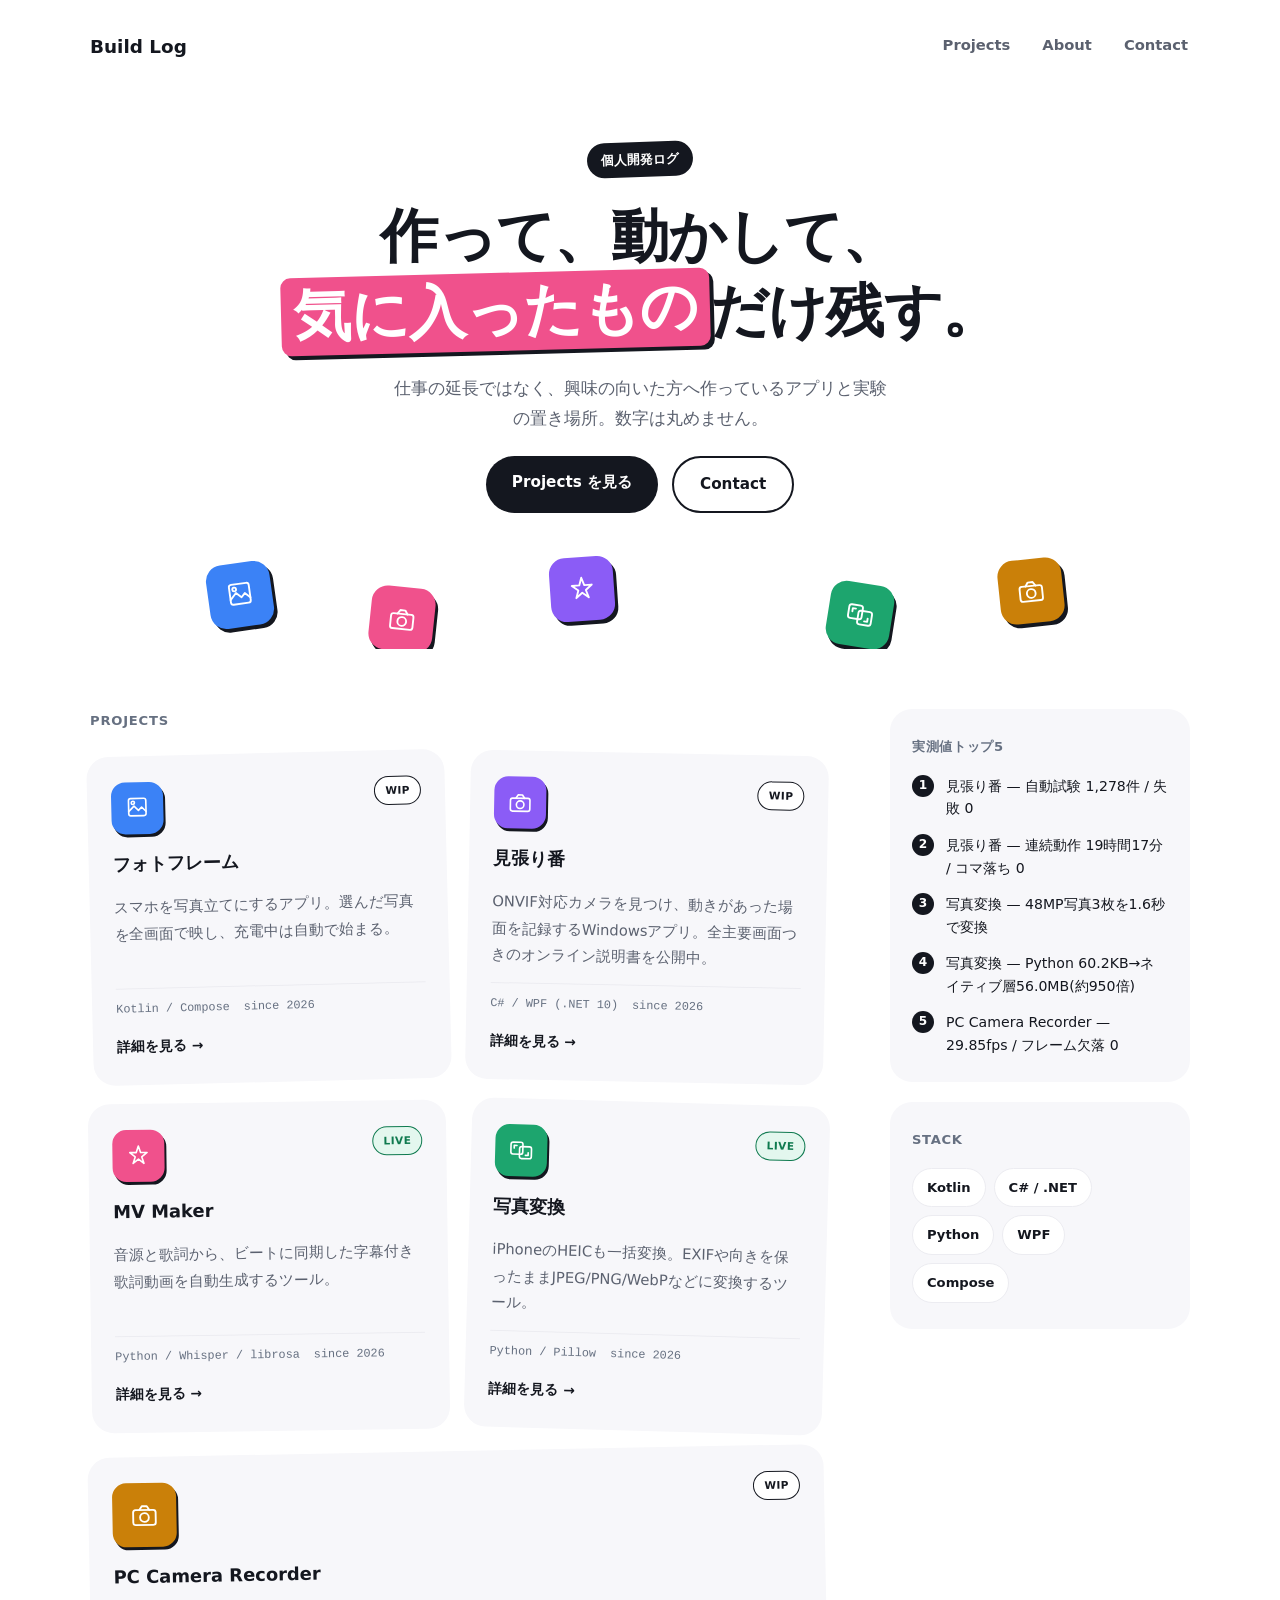
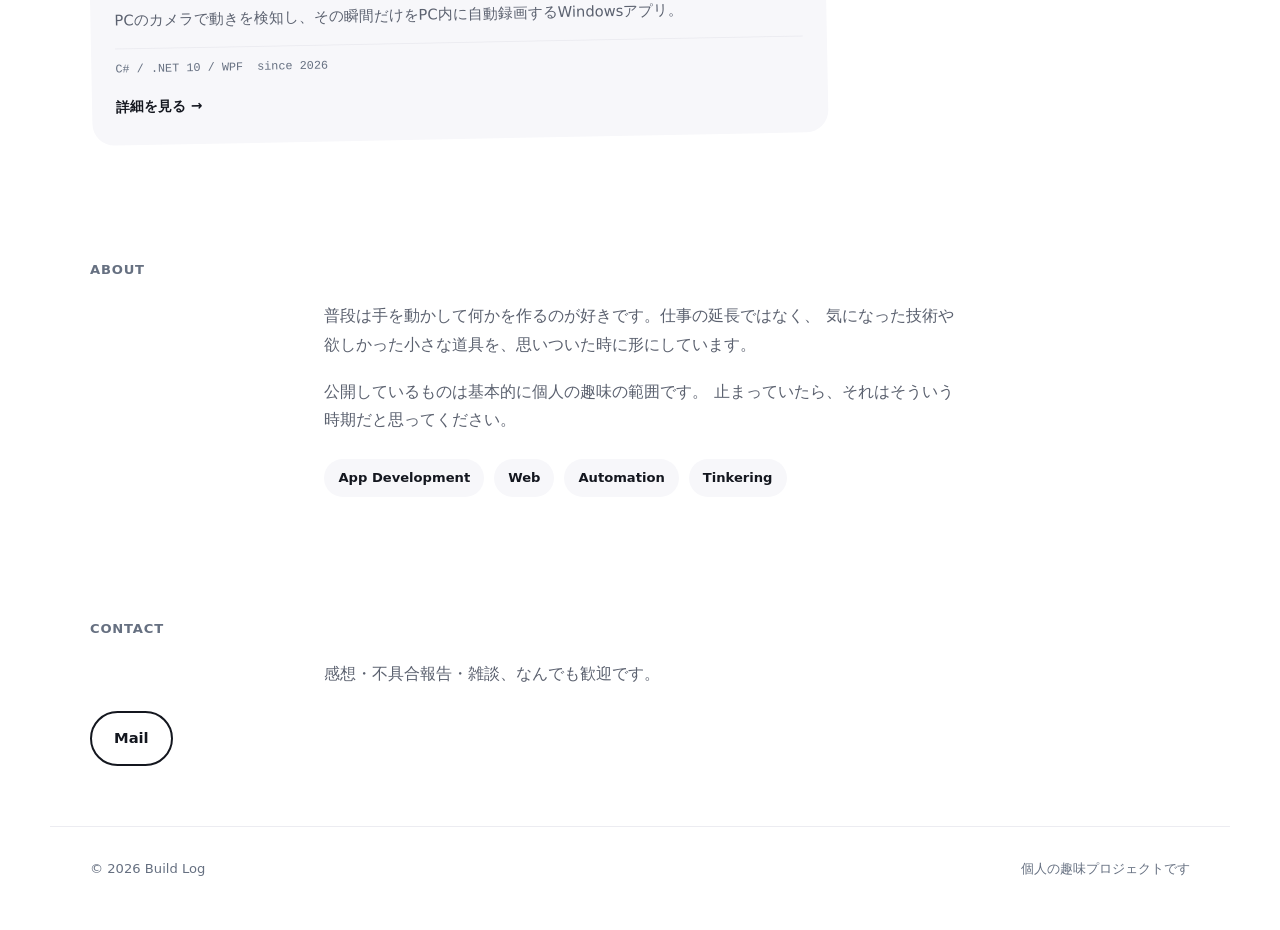
==== commit dda90d6a: "デザイン全面刷新 完了: 全15ページをSticker Sheet案へ統一、公開 案3(joshwcomeau.com参考、白地+カラフルな角丸ステッカー)への 全面置き換えが完了。pop/softテ" ====
--- a/index.html
+++ b/index.html
@@ -7,7 +7,7 @@
 <meta name="description" content="趣味で作っているアプリと実験の記録。個人開発のビルドログ。">
 <link rel="icon" href="data:image/svg+xml,%3Csvg xmlns='http://www.w3.org/2000/svg' viewBox='0 0 32 32'%3E%3Ccircle cx='16' cy='16' r='13' fill='%23f0518c'/%3E%3C/svg%3E">
 <meta name="theme-color" content="#ffffff">
-<link rel="stylesheet" href="styles.css">
+<link rel="stylesheet" href="styles.8eaa6892.css">
 </head>
 <body>
 
@@ -162,7 +162,7 @@
   <span>個人の趣味プロジェクトです</span>
 </footer>
 
-<script src="script.js"></script>
+<script src="script.ad246078.js"></script>
 <!-- Cloudflare Web Analytics -->
 <script type="module" src="https://static.cloudflareinsights.com/beacon.min.js" data-cf-beacon='{"token": "d1480199d24e4a1481ee43863bf0d8d2"}'></script>
 <!-- End Cloudflare Web Analytics -->
--- a/styles.8eaa6892.css
+++ b/styles.8eaa6892.css
@@ -0,0 +1,435 @@
+/* =====================================================================
+   Build Log — "Sticker Sheet" デザインシステム
+   2026-08-19、joshwcomeau.comを参考にした全面刷新。
+   pop/softのテーマ切替は廃止し、単一の視覚世界(白い紙+カラフルな
+   角丸ステッカー)に統一している。すべてのページはこのファイル1枚と
+   トップナビの共通シェルを使う。
+   ===================================================================== */
+
+:root {
+  --paper: #ffffff;
+  --ink:   #14171f;
+  --dim:   #5b616f;
+  --faint: #667081;  /* 元は#8891a1(白地3.18:1で4.5:1未達、クロ2の実測)。パンくず・footer・
+                         section-labelなど文字として読む箇所が22個あったため暗くした */
+  --line:  #ececf1;
+  --wash:  #f7f7fa;
+
+  --blue:   #3b82f6;
+  --pink:   #f0518c;
+  --green:  #1da56e;  /* 元は#1fae74。白アイコンが3:1を割るため微調整(クロ2実測、以下同) */
+  --amber:  #ca8009;  /* 元は#f5a524。同じ理由でやや落ち着いた山吹色に */
+  --purple: #8b5cf6;
+
+  /* 5色とも、白地の上で「文字・線・アイコン」として使うには
+     コントラスト比が足りない(クロ2が実測、2026-08-19。白地なら
+     blue 3.68:1 / pink 3.35:1 / green 2.85:1 / amber 2.04:1 / purple 4.23:1
+     で、5色とも文字用4.5:1未達。green/amberは非文字用3:1すら未達)。
+     色味を保ったまま暗く振った"文字・線"専用の対を用意する。 */
+  --blue-text:   #0a59db;
+  --pink-text:   #b0165a;
+  --green-text:  #0f7a4f;
+  --amber-text:  #8c5906;
+  --purple-text: #6b3fd4;
+
+  --ok:   #1fae74;
+  --warn: #f0518c;
+
+  --display: -apple-system, "Hiragino Maru Gothic ProN", "Yu Gothic UI", system-ui, sans-serif;
+  --sans: "Hiragino Sans", "Yu Gothic UI", system-ui, -apple-system, sans-serif;
+  --mono: ui-monospace, "SF Mono", Consolas, "Liberation Mono", monospace;
+
+  --measure: 62ch;
+  --radius: 22px;
+  --radius-sm: 14px;
+  --ease: cubic-bezier(0.22, 1, 0.36, 1);
+
+  /* 旧トークン名の互換エイリアス。project-photoconv-article.html の
+     ページ内スコープCSSがこの名前で9個読んでいる(クロ2からの指摘、
+     2026-08-19)。名前を変えると「宣言が黙って無効になる」形で静かに
+     壊れるため、値だけ新デザインに差し替えて名前は据え置く。 */
+  --panel: var(--wash);
+  --line-strong: #d7dae1;
+  --font-display: var(--display);
+  --font-body: var(--sans);
+  --ink-dim: var(--dim);
+  --ink-faint: var(--faint);
+}
+
+/* ---------------------------------------------------------
+   Reset
+   --------------------------------------------------------- */
+* { box-sizing: border-box; }
+html { -webkit-text-size-adjust: 100%; text-size-adjust: 100%; }
+body {
+  margin: 0;
+  background: var(--paper);
+  color: var(--ink);
+  font-family: var(--sans);
+  font-size: 16px;
+  line-height: 1.8;
+  -webkit-font-smoothing: antialiased;
+}
+h1, h2, h3 { margin: 0; font-family: var(--display); text-wrap: balance; }
+p { margin: 0; }
+ul, ol { list-style: none; margin: 0; padding: 0; }
+a { color: inherit; text-decoration: none; }
+img, svg, canvas { display: block; max-width: 100%; }
+code {
+  font-family: var(--mono);
+  font-size: 0.92em;
+  background: var(--wash);
+  padding: 0.1em 0.4em;
+  border-radius: 4px;
+}
+table { border-collapse: collapse; width: 100%; }
+
+.skip-link {
+  position: absolute;
+  left: -9999px;
+  top: 0;
+  background: var(--ink);
+  color: #fff;
+  padding: 12px 18px;
+  border-radius: 0 0 8px 0;
+  z-index: 100;
+  font-weight: 700;
+}
+.skip-link:focus { left: 0; }
+
+a:focus-visible, button:focus-visible, input:focus-visible {
+  outline: 2px solid var(--blue);
+  outline-offset: 3px;
+  border-radius: 4px;
+}
+@media (prefers-reduced-motion: reduce) {
+  *, *::before, *::after { animation-duration: 0.001ms !important; transition-duration: 0.001ms !important; }
+}
+
+/* ---------------------------------------------------------
+   Nav — 全ページ共通のトップナビ。旧デザインの固定サイドレールを
+   廃止した(joshwcomeau.com同様、上部の水平ナビに統一)。
+   --------------------------------------------------------- */
+.nav {
+  max-width: 1180px;
+  margin: 0 auto;
+  padding: 26px clamp(20px, 4vw, 40px) 0;
+  display: flex;
+  align-items: center;
+  justify-content: space-between;
+}
+.brand { font-family: var(--display); font-weight: 800; font-size: 1.15rem; }
+.nav-links { display: flex; gap: 28px; }
+.nav-links a {
+  font-size: 0.92rem; font-weight: 600; color: var(--dim);
+  padding: 6px 2px; border-bottom: 2px solid transparent;
+  transition: border-color 0.2s var(--ease), color 0.2s var(--ease);
+}
+.nav-links a:hover, .nav-links a:focus-visible { border-color: var(--ink); color: var(--ink); }
+
+/* ---------------------------------------------------------
+   Buttons
+   --------------------------------------------------------- */
+.actions, .hero-actions { display: flex; gap: 14px; flex-wrap: wrap; }
+.btn { font-weight: 800; font-size: 0.95rem; padding: 13px 26px; border-radius: 999px; transition: transform 0.2s var(--ease); display: inline-block; }
+.btn-primary { background: var(--ink); color: #fff; }
+.btn-primary:hover, .btn-primary:focus-visible { transform: translateY(-2px) rotate(-1deg); }
+.btn-line { color: var(--ink); border: 2px solid var(--ink); background: transparent; }
+.btn-line:hover, .btn-line:focus-visible { background: var(--wash); }
+
+/* ---------------------------------------------------------
+   Hero(トップページ) — 白い紙の上にステッカーを散らす。
+   --------------------------------------------------------- */
+.hero { position: relative; padding: 28px clamp(20px, 4vw, 40px) 0; overflow: hidden; }
+.hero-body {
+  position: relative; z-index: 2;
+  max-width: 720px; margin: 0 auto; padding: 48px 0 0;
+  text-align: center; display: flex; flex-direction: column; align-items: center; gap: 22px;
+}
+.eyebrow {
+  display: inline-block; font-size: 0.8rem; font-weight: 800; color: #fff; background: var(--ink);
+  padding: 6px 14px; border-radius: 999px; transform: rotate(-2deg);
+}
+.hero h1 { font-size: clamp(2.2rem, 5.4vw, 3.6rem); font-weight: 900; line-height: 1.28; letter-spacing: -0.015em; }
+.hero h1 .hl {
+  display: inline-block; background: var(--pink); color: #fff;
+  padding: 2px 12px; border-radius: 10px; transform: rotate(-1.5deg);
+  box-shadow: 4px 4px 0 var(--ink);
+}
+.hero p.lead, .hero-sub { color: var(--dim); font-size: 1.06rem; max-width: 46ch; }
+.hero .actions { justify-content: center; }
+
+.stickers { position: relative; max-width: 900px; margin: 44px auto 0; height: 92px; }
+.sticker {
+  position: absolute; width: 64px; height: 64px; border-radius: 16px;
+  display: grid; place-items: center; box-shadow: 3px 4px 0 var(--ink);
+  transition: transform 0.2s var(--ease);
+}
+.sticker svg { width: 30px; height: 30px; }
+.sticker:hover { transform: scale(1.12) rotate(0deg) !important; }
+.st1 { left: 2%;  top: 6px;  background: var(--blue);   transform: rotate(-8deg); }
+.st2 { left: 20%; top: 30px; background: var(--pink);   transform: rotate(6deg); }
+.st3 { left: 40%; top: 0;    background: var(--purple); transform: rotate(-4deg); }
+.st4 { right: 22%; top: 26px; background: var(--green); transform: rotate(9deg); }
+.st5 { right: 3%; top: 2px;  background: var(--amber);  transform: rotate(-6deg); }
+@media (max-width: 560px) { .stickers { display: none; } }
+
+/* ---------------------------------------------------------
+   セクション見出し(共通)
+   --------------------------------------------------------- */
+.section { max-width: 1180px; margin: 0 auto; padding: 60px clamp(20px, 4vw, 40px); }
+.section-label {
+  font-size: 0.82rem; font-weight: 800; letter-spacing: 0.06em; color: var(--faint);
+  text-transform: uppercase; margin-bottom: 20px;
+}
+
+/* ---------------------------------------------------------
+   Projects — 2カラム(カードグリッド + サイドバー)。
+   --------------------------------------------------------- */
+.layout { display: grid; grid-template-columns: 1fr 300px; gap: 64px; align-items: start; }
+
+.specimens { display: grid; grid-template-columns: repeat(2, 1fr); gap: 20px; }
+.specimens > .specimen:last-child { grid-column: 1 / -1; }
+.specimens > .specimen:last-child .specimen-icon { width: 64px; height: 64px; }
+.specimens > .specimen:last-child .specimen-icon svg { width: 30px; height: 30px; }
+
+.specimen {
+  background: var(--wash); border-radius: var(--radius); padding: 26px 24px;
+  display: flex; flex-direction: column; gap: 14px; position: relative;
+  transform: rotate(var(--rot, 0deg));
+  transition: transform 0.2s var(--ease), box-shadow 0.2s var(--ease);
+}
+.specimen:hover, .specimen:focus-within { transform: rotate(0deg) translateY(-4px); box-shadow: 0 10px 24px -8px rgba(20, 23, 31, 0.22); }
+
+/* クリックしたカードが、リンク先へ飛ぶ前に一瞬スピンする演出。
+   script.js の .is-launching 付与と対になっている。 */
+@keyframes card-launch-spin {
+  0% { transform: rotate(var(--rot, 0deg)) scale(1); }
+  85% { transform: rotate(calc(var(--rot, 0deg) + 1080deg)) scale(0.92); }
+  100% { transform: rotate(calc(var(--rot, 0deg) + 1080deg)) scale(0.92); opacity: 0; }
+}
+.specimen.is-launching {
+  animation: card-launch-spin 0.5s cubic-bezier(0.5, 0, 0.5, 1) forwards;
+  pointer-events: none;
+}
+
+.specimen-photoframe { --rot: -1.4deg; --tint: var(--blue); }
+.specimen-mihariban  { --rot: 1.1deg;  --tint: var(--purple); }
+.specimen-mvmaker    { --rot: -0.8deg; --tint: var(--pink); }
+.specimen-photoconv  { --rot: 1.6deg;  --tint: var(--green); }
+.specimen-pccamera   { --rot: -1.1deg; --tint: var(--amber); }
+.specimen-a          { --rot: 0.9deg;  --tint: var(--faint); }
+.specimen-b          { --rot: -1.2deg; --tint: var(--faint); }
+.specimen-c          { --rot: 1.3deg;  --tint: var(--faint); }
+
+.specimen-top { display: flex; justify-content: space-between; align-items: flex-start; }
+.specimen-icon {
+  width: 52px; height: 52px; border-radius: 14px; display: grid; place-items: center;
+  background: var(--tint, var(--blue)); box-shadow: 2px 3px 0 var(--ink);
+}
+.specimen-icon svg { width: 26px; height: 26px; stroke: #fff; }
+.specimen-tag { font-family: var(--mono); font-size: 0.72rem; color: var(--faint); }
+
+.tag-status, .stamp {
+  font-size: 0.66rem; font-weight: 800; letter-spacing: 0.04em; padding: 4px 10px;
+  border-radius: 999px; border: 1.5px solid var(--ink); display: inline-block;
+}
+.tag-status.is-live, .stamp-live { background: #e3f7ee; color: var(--green-text); border-color: var(--green-text); }
+.tag-status.is-wip, .stamp-wip { background: #fff; color: var(--ink); }
+.stamp-archive { background: var(--wash); color: var(--faint); border-color: var(--line); }
+
+.specimen-head { display: flex; align-items: center; gap: 12px; }
+.specimen h3 { font-size: 1.12rem; font-weight: 800; }
+.specimen p { color: var(--dim); font-size: 0.92rem; }
+.specimen-meta {
+  display: flex; gap: 14px; font-family: var(--mono); font-size: 0.74rem; color: var(--faint);
+  margin-top: auto; padding-top: 10px; border-top: 1px solid var(--line);
+}
+.specimen-meta dt { display: inline; }
+.specimen-meta dt::after { content: ": "; }
+.specimen-meta dd { display: inline; margin: 0; }
+.specimen-link { font-weight: 800; font-size: 0.86rem; color: var(--ink); align-self: flex-start; }
+.specimen-link::after { content: ""; position: absolute; inset: 0; border-radius: var(--radius); }
+
+@media (max-width: 900px) { .specimens { grid-template-columns: 1fr; } .specimens > .specimen:last-child { grid-column: auto; } }
+
+/* サイドバー(Projectsのfact-list) */
+.side-card { background: var(--wash); border-radius: var(--radius); padding: 26px 22px; }
+.side-card + .side-card { margin-top: 20px; }
+.side-title { font-size: 0.82rem; font-weight: 800; letter-spacing: 0.05em; color: var(--faint); text-transform: uppercase; margin-bottom: 16px; }
+.fact-list { display: flex; flex-direction: column; gap: 14px; counter-reset: fact; }
+.fact-list li { counter-increment: fact; display: flex; gap: 12px; font-size: 0.88rem; color: var(--ink); line-height: 1.6; }
+.fact-list li::before {
+  content: counter(fact); flex: none; width: 22px; height: 22px; border-radius: 50%;
+  background: var(--ink); color: #fff; font-weight: 800; font-size: 0.76rem; display: grid; place-items: center;
+}
+.tag-cloud { display: flex; flex-wrap: wrap; gap: 8px; }
+.tag-cloud a { font-size: 0.82rem; font-weight: 700; padding: 7px 14px; border-radius: 999px; background: #fff; border: 1.5px solid var(--line); color: var(--ink); transition: border-color 0.2s var(--ease); }
+.tag-cloud a:hover, .tag-cloud a:focus-visible { border-color: var(--ink); }
+
+/* ---------------------------------------------------------
+   About / Contact
+   --------------------------------------------------------- */
+.about-body, .contact-body {
+  display: flex; flex-direction: column; gap: 18px; max-width: var(--measure); margin-inline: auto;
+}
+.about-body p, .contact-lead { color: var(--dim); }
+.contact-lead { max-width: var(--measure); margin-inline: auto; margin-bottom: 22px; }
+.contact-links { display: flex; gap: 14px; flex-wrap: wrap; }
+.contact-link {
+  font-weight: 800; font-size: 0.92rem; padding: 12px 22px; border-radius: 999px;
+  border: 2px solid var(--ink); transition: background 0.2s var(--ease), color 0.2s var(--ease);
+}
+.contact-link:hover, .contact-link:focus-visible { background: var(--ink); color: #fff; }
+
+.tag-list { display: flex; flex-wrap: wrap; gap: 10px; margin-top: 6px; }
+.tag-list li { font-size: 0.82rem; font-weight: 700; padding: 7px 14px; border-radius: 999px; background: var(--wash); color: var(--ink); }
+
+/* ---------------------------------------------------------
+   Footer
+   --------------------------------------------------------- */
+.site-footer {
+  max-width: 1180px; margin: 0 auto; padding: 30px clamp(20px, 4vw, 40px) 50px;
+  display: flex; justify-content: space-between; flex-wrap: wrap; gap: 10px;
+  font-size: 0.82rem; color: var(--faint); border-top: 1px solid var(--line);
+}
+
+/* =====================================================================
+   詳細ページ(project-*.html共通)
+   ===================================================================== */
+.detail { max-width: 720px; margin: 0 auto; padding: 56px clamp(20px, 4vw, 40px) 90px; display: flex; flex-direction: column; gap: 22px; }
+.detail-breadcrumb, .detail-breadcrumb a { font-size: 0.85rem; color: var(--faint); }
+.detail-breadcrumb a:hover, .detail-breadcrumb a:focus-visible { color: var(--ink); }
+.breadcrumb-list { display: flex; gap: 6px; font-size: 0.85rem; color: var(--faint); }
+.breadcrumb-list a:hover, .breadcrumb-list a:focus-visible { color: var(--ink); }
+.breadcrumb-list li:not(:last-child)::after { content: "/"; margin-left: 6px; color: var(--line); }
+.breadcrumb-list li[aria-current] { color: var(--ink); }
+
+.detail-top { display: flex; align-items: center; gap: 10px; }
+.detail h1 { font-size: clamp(1.9rem, 4.4vw, 2.6rem); font-weight: 900; letter-spacing: -0.01em; }
+.detail-lead { color: var(--dim); font-size: 1.05rem; }
+.status-line { display: flex; flex-wrap: wrap; gap: 8px 14px; font-size: 0.86rem; color: var(--faint); list-style: none; padding: 0; margin: 0; }
+.status-line span { padding: 4px 12px; background: var(--wash); border-radius: 999px; }
+
+.detail-visual, .detail-product-shot {
+  border-radius: var(--radius); overflow: hidden; background: var(--wash);
+  border: 1px solid var(--line);
+}
+.detail-visual[aria-hidden] { display: grid; place-items: center; min-height: 220px; color: var(--faint); font-size: 0.9rem; }
+.detail-visual img, .detail-product-shot img { width: 100%; display: block; }
+.detail-product-shot figcaption, .detail-visual figcaption {
+  padding: 14px 18px; font-size: 0.8rem; color: var(--faint); border-top: 1px solid var(--line);
+}
+.has-shot img { width: 100%; }
+
+.detail-body { display: flex; flex-direction: column; gap: 18px; }
+.detail-body p { color: var(--dim); max-width: var(--measure); }
+.detail-body h2 { font-size: 1.4rem; font-weight: 800; margin-top: 8px; }
+.section-kicker { font-size: 0.8rem; font-weight: 800; letter-spacing: 0.06em; color: var(--faint); text-transform: uppercase; }
+
+.detail-proof { display: grid; grid-template-columns: repeat(4, minmax(0, 1fr)); gap: 12px; }
+.detail-proof div { background: var(--wash); border-radius: var(--radius-sm); padding: 16px 14px; min-width: 0; }
+.detail-proof strong, .detail-proof dt { display: block; font-family: var(--display); font-size: clamp(1rem, 2.2vw, 1.3rem); font-weight: 800; color: var(--ink); }
+.detail-proof span, .detail-proof dd { display: block; margin: 4px 0 0; font-size: 0.72rem; color: var(--faint); }
+@media (max-width: 700px) { .detail-proof { grid-template-columns: repeat(2, 1fr); } }
+
+.feature-grid { display: grid; grid-template-columns: repeat(2, 1fr); gap: 14px; }
+.feature-card {
+  background: var(--wash); border-radius: var(--radius-sm); padding: 18px 20px;
+  display: flex; flex-direction: column; gap: 6px;
+}
+.feature-card strong { font-weight: 800; }
+.feature-card span { color: var(--dim); font-size: 0.9rem; }
+.feature-card-wide { grid-column: 1 / -1; }
+@media (max-width: 560px) { .feature-grid { grid-template-columns: 1fr; } }
+
+.callout {
+  border-left: 4px solid var(--faint); background: var(--wash);
+  border-radius: 0 var(--radius-sm) var(--radius-sm) 0; padding: 16px 20px; color: var(--dim); font-size: 0.92rem;
+}
+.callout.warning { border-left-color: var(--warn); background: #fdeef4; }
+.callout.safe { border-left-color: var(--ok); background: #eaf9f2; }
+.callout strong { color: var(--ink); }
+
+.devlog-teaser { margin-top: 4px; padding-top: 16px; border-top: 1px solid var(--line); color: var(--faint); font-size: 0.92rem; }
+
+.guide-links { display: grid; grid-template-columns: repeat(2, 1fr); gap: 14px; }
+.guide-card {
+  background: var(--wash); border-radius: var(--radius-sm); padding: 18px 20px;
+  display: flex; flex-direction: column; gap: 6px; transition: transform 0.2s var(--ease), box-shadow 0.2s var(--ease);
+}
+.guide-card:hover, .guide-card:focus-visible { transform: translateY(-3px); box-shadow: 0 8px 20px -8px rgba(20,23,31,0.2); }
+.guide-card strong { font-weight: 800; }
+.guide-card span { color: var(--dim); font-size: 0.88rem; }
+@media (max-width: 560px) { .guide-links { grid-template-columns: 1fr; } }
+
+.steps { display: flex; flex-direction: column; gap: 10px; counter-reset: step; }
+.steps li {
+  counter-increment: step; display: flex; gap: 14px; align-items: flex-start;
+  background: var(--wash); border-radius: var(--radius-sm); padding: 14px 18px; color: var(--dim); font-size: 0.92rem;
+}
+.steps li::before {
+  content: counter(step); flex: none; width: 26px; height: 26px; border-radius: 50%;
+  background: var(--ink); color: #fff; font-weight: 800; font-size: 0.8rem; display: grid; place-items: center;
+}
+.steps li strong { color: var(--ink); }
+
+.specimen-meta.detail-meta { border-top: none; padding-top: 0; margin-top: 0; }
+
+/* ---------------------------------------------------------
+   見張り番: 製品タブ、マニュアルギャラリー
+   --------------------------------------------------------- */
+.product-nav { display: flex; flex-wrap: wrap; gap: 8px; padding: 6px; background: var(--wash); border-radius: 999px; }
+.product-nav a { font-size: 0.86rem; font-weight: 700; padding: 9px 16px; border-radius: 999px; color: var(--dim); transition: background 0.2s var(--ease), color 0.2s var(--ease); }
+.product-nav a:hover, .product-nav a:focus-visible { color: var(--ink); }
+.product-nav a[aria-current] { background: var(--ink); color: #fff; }
+
+.manual-page.detail { max-width: 900px; }
+.manual-layout { display: grid; grid-template-columns: 200px 1fr; gap: 40px; align-items: start; }
+.manual-toc { position: sticky; top: 24px; display: flex; flex-direction: column; gap: 10px; }
+.manual-toc a { font-size: 0.86rem; color: var(--faint); padding: 6px 0; border-left: 2px solid var(--line); padding-left: 12px; }
+.manual-toc a:hover, .manual-toc a:focus-visible, .manual-toc a[aria-current] { color: var(--ink); border-left-color: var(--ink); }
+@media (max-width: 860px) { .manual-layout { grid-template-columns: 1fr; } .manual-toc { position: static; flex-direction: row; flex-wrap: wrap; } }
+
+.screen-guide { display: flex; flex-direction: column; gap: 40px; }
+.screen-shot { border-radius: var(--radius); overflow: hidden; border: 1px solid var(--line); background: var(--wash); }
+.screen-shot img { width: 100%; display: block; }
+.screen-key { display: flex; flex-direction: column; gap: 10px; }
+.screen-key dt { font-family: var(--mono); font-size: 0.72rem; font-weight: 800; color: var(--faint); }
+.screen-key dd { margin: 2px 0 10px; color: var(--dim); font-size: 0.9rem; }
+
+.shot-gallery { display: grid; grid-template-columns: repeat(2, 1fr); gap: 16px; }
+.shot-link { display: block; border-radius: var(--radius-sm); overflow: hidden; border: 1px solid var(--line); }
+.shot-link img { width: 100%; display: block; }
+@media (max-width: 560px) { .shot-gallery { grid-template-columns: 1fr; } }
+
+.table-wrap, .manual-table-wrap { overflow-x: auto; }
+.manual-table, table.manual-table {
+  width: 100%; min-width: 480px; border-collapse: collapse; font-size: 0.88rem;
+  background: var(--wash); border-radius: var(--radius-sm); overflow: hidden;
+}
+.manual-table th, .manual-table td { text-align: left; padding: 10px 14px; border-bottom: 1px solid var(--line); vertical-align: top; }
+.manual-table thead th { font-family: var(--mono); font-size: 0.7rem; letter-spacing: 0.05em; color: var(--faint); text-transform: lowercase; }
+.manual-table tbody tr:last-child td { border-bottom: none; }
+.visually-hidden { position: absolute; width: 1px; height: 1px; margin: -1px; padding: 0; overflow: hidden; clip-path: inset(50%); white-space: nowrap; }
+
+.faq-list { display: flex; flex-direction: column; gap: 12px; }
+.faq-list dt { font-weight: 800; margin-bottom: 6px; }
+.faq-list dd { color: var(--dim); margin: 0; }
+.faq-list details {
+  background: var(--wash); border-radius: var(--radius-sm); padding: 16px 20px;
+}
+.faq-list summary { font-weight: 800; cursor: pointer; }
+.faq-list summary::marker { color: var(--faint); }
+.faq-list details > div { display: flex; flex-direction: column; gap: 10px; margin-top: 12px; color: var(--dim); }
+.faq-list details[open] summary { margin-bottom: 4px; }
+
+.manual-copy a:not(.btn):not(.shot-link):not(.guide-card) { color: var(--blue); text-decoration: underline; text-underline-offset: 2px; }
+
+.manual-next { display: flex; justify-content: space-between; gap: 14px; flex-wrap: wrap; }
+
+@media (max-width: 560px) {
+  .detail-proof { grid-template-columns: repeat(2, 1fr); }
+  .nav-links { gap: 16px; }
+  .layout { grid-template-columns: 1fr; }
+}
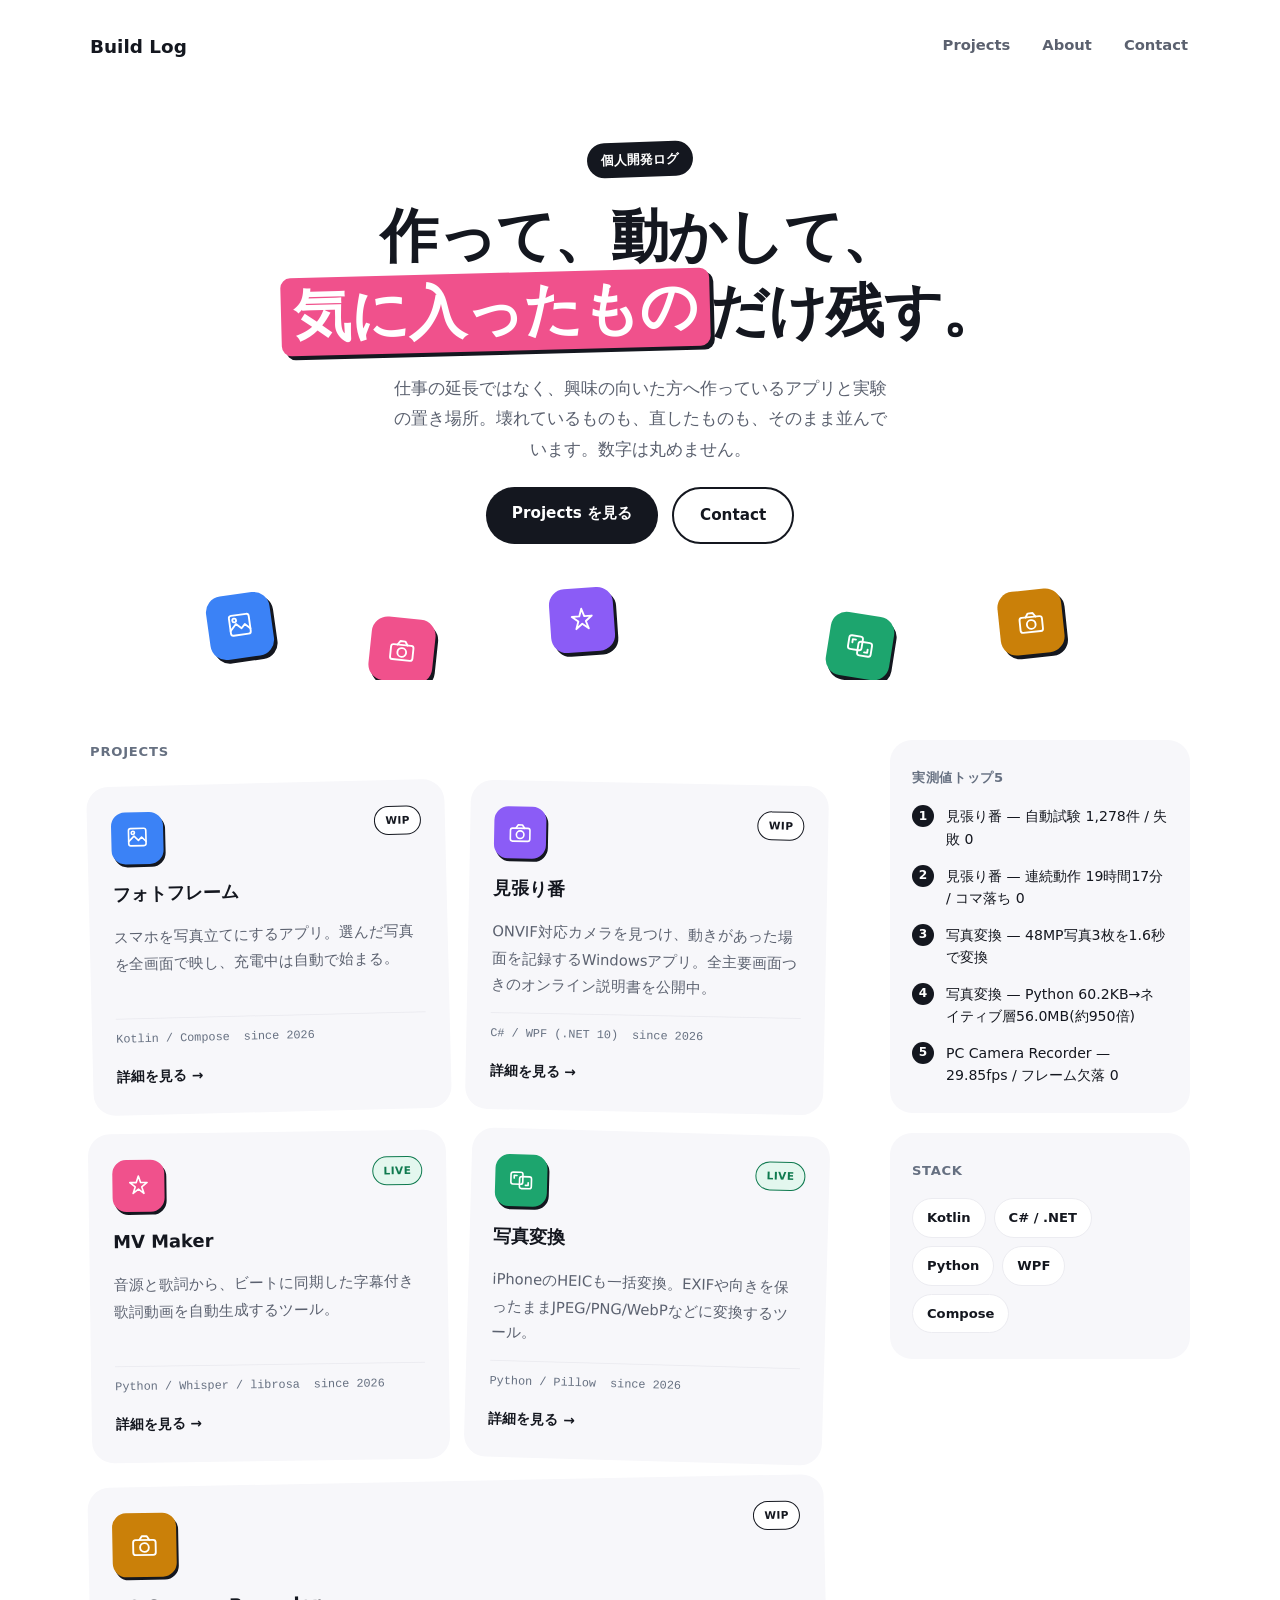
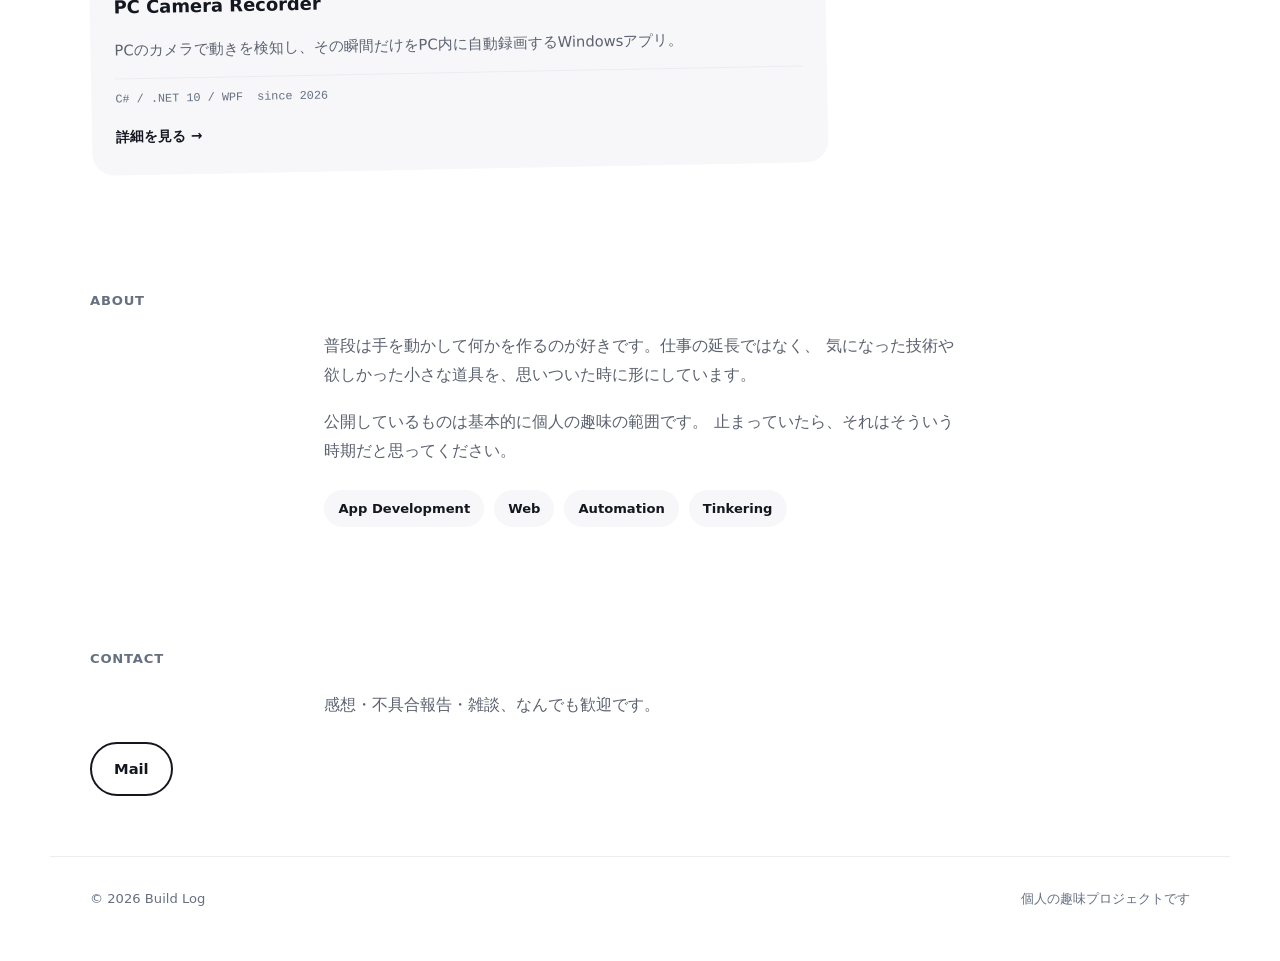
==== commit 63d97b49: "トップのリード文を修正(刷新時に一部消えていたのを復元) クロ2の独立検証で発覚。全面刷新の作業中、heroのリード文が 「壊れているものも、直したものも、そのまま並んでいます。」を 落として「数字は" ====
--- a/index.html
+++ b/index.html
@@ -26,7 +26,7 @@
   <div class="hero-body">
     <span class="eyebrow">個人開発ログ</span>
     <h1>作って、動かして、<br><span class="hl">気に入ったもの</span>だけ残す。</h1>
-    <p class="lead">仕事の延長ではなく、興味の向いた方へ作っているアプリと実験の置き場所。数字は丸めません。</p>
+    <p class="lead">仕事の延長ではなく、興味の向いた方へ作っているアプリと実験の置き場所。壊れているものも、直したものも、そのまま並んでいます。数字は丸めません。</p>
     <div class="actions">
       <a class="btn btn-primary" href="#projects">Projects を見る</a>
       <a class="btn btn-line" href="#contact">Contact</a>
